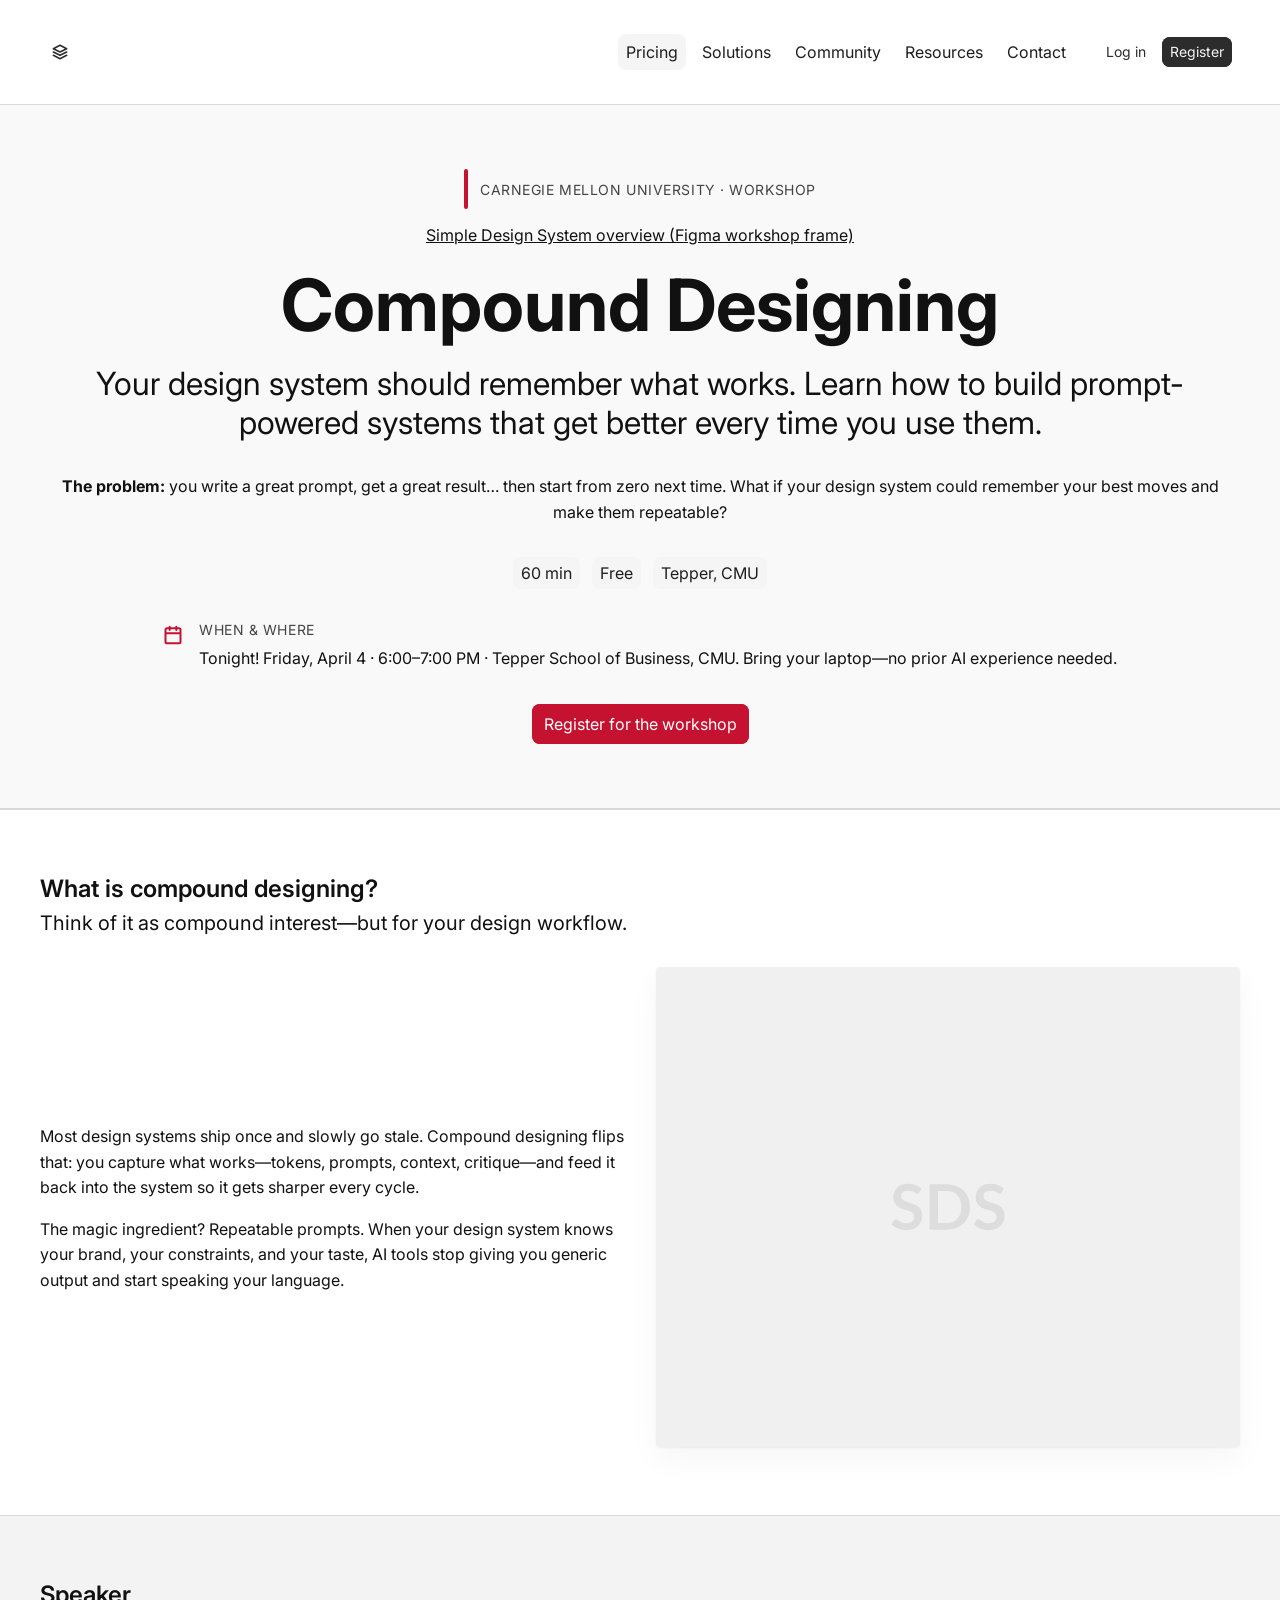
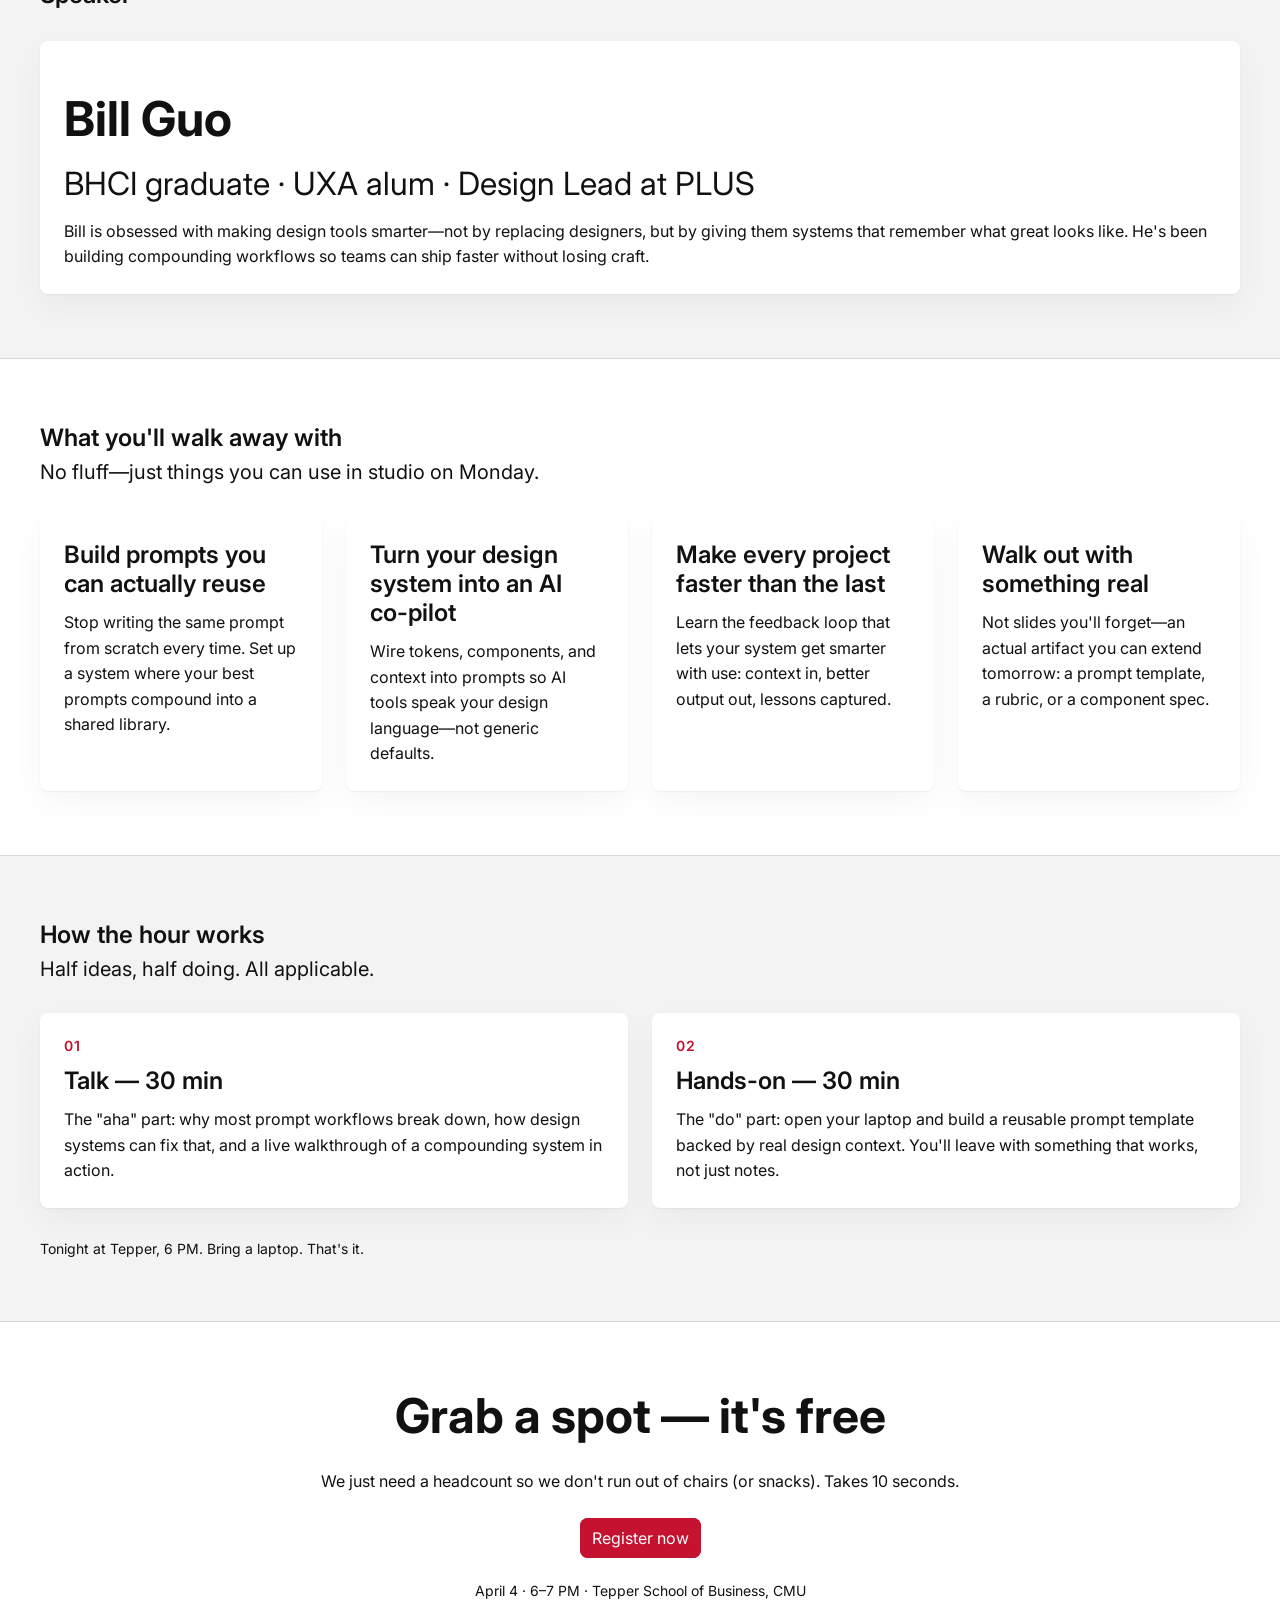
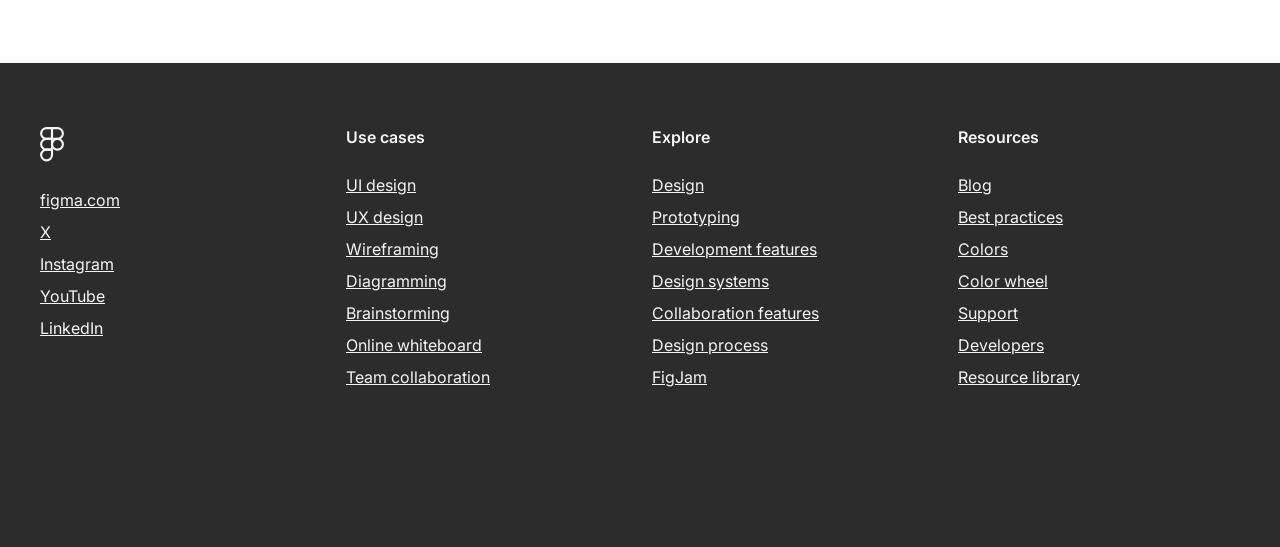
==== index.html @ cefb3abc "deploy: e1493a5af2d13c0c05afd12167829dee9ca23fb3" ====
<!doctype html>
<html lang="en">

<head>
  <meta charset="UTF-8" />
  <meta name="viewport" content="width=device-width, initial-scale=1.0" />
  <link rel="preconnect" href="https://fonts.googleapis.com">
  <link rel="preconnect" href="https://fonts.gstatic.com" crossorigin>
  <link
    href="https://fonts.googleapis.com/css2?family=Inter:wght@100..900&family=Noto+Serif:ital,wght@0,100..900;1,100..900&family=Roboto+Mono:ital,wght@0,100..700;1,100..700&display=swap"
    rel="stylesheet">
  <title>SDS</title>
  <script type="module" crossorigin src="./assets/index-C1PUJkPd.js"></script>
  <link rel="stylesheet" crossorigin href="./assets/index-gIJNWiWR.css">
</head>

<body>
  <div id="root"></div>
</body>

</html>
---- assets/index-gIJNWiWR.css ----
.accordion{display:flex;flex-direction:column;gap:var(--sds-size-space-400);width:100%}.accordion-item{--border-radius: var(--sds-size-radius-200);background:var(--sds-color-background-default-secondary);box-shadow:inset 0 0 0 var(--sds-size-stroke-border) var(--sds-color-border-default-default);border-radius:var(--border-radius);color:var(--sds-color-text-default-default);display:flex;flex-direction:column;line-height:var(--global-line-height-body);width:100%}.accordion-item:has(.accordion-item-title>button[data-hovered]){background:var(--sds-color-background-default-secondary-hover)}.accordion-item:has(.accordion-item-title>button[data-focus-visible]){outline:none;position:relative;--offset: calc(var(--sds-size-stroke-border) * 2)}.accordion-item:has(.accordion-item-title>button[data-focus-visible]):before{content:"";border-radius:calc(var(--border-radius) + var(--offset));bottom:calc(-1 * var(--offset));box-shadow:0 0 0 var(--global-focus-ring-size) var(--global-focus-ring-color);left:calc(-1 * var(--offset));position:absolute;right:calc(-1 * var(--offset));top:calc(-1 * var(--offset))}.accordion-item .accordion-item-title>button{align-items:center;color:var(--sds-color-text-default-default);cursor:pointer;display:flex;justify-content:space-between;padding:var(--sds-size-space-400);width:100%}.accordion-item .accordion-item-title,.accordion-item .accordion-item-title>button{font:var(--sds-font-body-strong)}.accordion-item .accordion-item-indicator{--icon-fill: var(--sds-color-icon-default-default)}.accordion-item .accordion-item-content{max-height:0;overflow-y:hidden}.accordion-item[data-expanded]{background:var(--sds-color-background-default-default)}.accordion-item[data-expanded]>.accordion-item-title>button{padding-bottom:var(--sds-size-space-200)}.accordion-item[data-expanded]>.accordion-item-title>button>.accordion-item-indicator{transform:scaleY(-1) translateY(2px)}.accordion-item[data-expanded]:has(.accordion-item-title>button[data-hovered]){background:var(--sds-color-background-default-default-hover)}.accordion-item[data-expanded]>.accordion-item-content{margin-left:auto;margin-right:auto;max-height:initial;padding-bottom:var(--sds-size-space-400);width:calc(100% - var(--sds-size-space-400) * 2)}.avatar-button{border-radius:var(--avatar-border-radius);cursor:pointer;height:var(--avatar-diameter);width:var(--avatar-diameter)}.avatar-button:focus-visible{outline:none;--offset: calc(var(--sds-size-stroke-border) * 2)}.avatar-button:focus-visible:before{content:"";border-radius:calc(var(--avatar-border-radius) + var(--offset));bottom:calc(-1 * var(--offset));box-shadow:0 0 0 var(--global-focus-ring-size) var(--global-focus-ring-color);left:calc(-1 * var(--offset));position:absolute;right:calc(-1 * var(--offset));top:calc(-1 * var(--offset))}.avatar{border-radius:var(--avatar-border-radius);position:relative;height:var(--avatar-diameter);width:var(--avatar-diameter)}.avatar>img,.avatar>svg{border-radius:var(--avatar-border-radius);height:auto;width:100%;position:absolute;top:0;left:0}.avatar>svg{background:var(--sds-color-background-brand-default)}.avatar>svg>text{fill:var(--sds-color-text-brand-on-brand);font-size:var(--sds-typography-scale-07)}.avatar-block{align-items:start;color:var(--sds-color-text-default-secondary);display:grid;grid-template-areas:"avatar title";grid-template-columns:auto 1fr;column-gap:var(--sds-size-space-200);row-gap:var(--sds-size-space-050)}.avatar-block:has(>.text-body-base){grid-template-areas:"avatar title" "avatar description"}.avatar-block>.avatar{grid-area:avatar}.avatar-block>.text-body-strong{grid-area:title}.avatar-block>.text-body-base{grid-area:description}.avatar-shape-circle{--avatar-border-radius: var(--sds-size-radius-full)}.avatar-shape-square{--avatar-border-radius: var(--sds-size-radius-200)}.avatar-size-small{--avatar-diameter: var(--sds-size-icon-small)}.avatar-size-medium{--avatar-diameter: var(--sds-size-icon-medium)}.avatar-size-large{--avatar-diameter: var(--sds-size-icon-large)}.avatar-group{align-items:center;display:flex;gap:var(--sds-size-space-300)}.avatar-group>.avatar+.avatar{margin-left:calc(var(--sds-size-space-300) * -1 + var(--avatar-group-gap))}.avatar-group>.avatar-group-overflow{align-items:center;background:var(--sds-color-background-default-secondary);border-radius:var(--sds-size-radius-200);color:var(--sds-color-text-default-secondary);display:flex;justify-content:center;font:var(--sds-font-body-small);font-weight:var(--sds-typography-body-weight-strong);height:var(--sds-typography-scale-05);width:var(--sds-typography-scale-05)}.avatar-group.avatar-group-spacing-100{--avatar-group-gap: var(--sds-size-space-100)}.avatar-group.avatar-group-spacing-200{--avatar-group-gap: var(--sds-size-space-200)}.avatar-group.avatar-group-spacing-300{--avatar-group-gap: var(--sds-size-space-300)}.avatar-group.avatar-group-spacing-negative-100>.avatar,.avatar-group.avatar-group-spacing-negative-200>.avatar,.avatar-group.avatar-group-spacing-negative-300>.avatar{box-shadow:var(--sds-effects-shadows-drop-shadow-200)}.avatar-group.avatar-group-spacing-negative-100{--avatar-group-gap: var(--sds-size-space-negative-100)}.avatar-group.avatar-group-spacing-negative-200{--avatar-group-gap: var(--sds-size-space-negative-200)}.avatar-group.avatar-group-spacing-negative-300{--avatar-group-gap: var(--sds-size-space-negative-300)}.button{--border-radius: var(--sds-size-radius-200);align-items:center;box-shadow:inset 0 0 0 var(--sds-size-stroke-border) var(--button-border-color);border-radius:var(--border-radius);background:var(--button-background-color);color:var(--button-color);cursor:pointer;display:inline-flex;font:var(--button-font);gap:var(--sds-size-space-200);justify-content:center;line-height:1;padding:var(--button-padding-y) var(--button-padding-x);position:relative;white-space:nowrap}.button>.icon{--icon-color: var(--button-color)}.button-size-small{--button-font: var(--sds-font-body-small);--button-padding-x: var(--sds-size-space-200);--button-padding-y: var(--sds-size-space-200)}.button-size-small>.icon{--icon-diameter: var(--sds-typography-scale-02)}.button-size-medium{--button-font: var(--sds-font-body-base);--button-padding-x: var(--sds-size-space-300);--button-padding-y: var(--sds-size-space-300)}.button-size-medium>.icon{--icon-diameter: var(--sds-typography-scale-03)}.button[data-focus-visible]{outline:none;--offset: calc(var(--sds-size-stroke-border) * 2)}.button[data-focus-visible]:before{content:"";border-radius:calc(var(--border-radius) + var(--offset));bottom:calc(-1 * var(--offset));box-shadow:0 0 0 var(--global-focus-ring-size) var(--global-focus-ring-color);left:calc(-1 * var(--offset));position:absolute;right:calc(-1 * var(--offset));top:calc(-1 * var(--offset))}.button-variant-primary{--button-background-color: var(--sds-color-background-brand-default);--button-border-color: var(--sds-color-border-brand-default);--button-color: var(--sds-color-text-brand-on-brand)}.button-variant-primary[data-hovered]:not([data-disabled]){--button-background-color: var(--sds-color-background-brand-hover);--button-border-color: var(--sds-color-border-brand-default)}.button-variant-neutral{--button-background-color: var(--sds-color-background-default-secondary);--button-border-color: var(--sds-color-border-default-default);--button-color: var(--sds-color-text-default-default)}.button-variant-neutral[data-hovered]:not([data-disabled]){--button-background-color: var( --sds-color-background-default-secondary-hover )}.button-variant-subtle{--button-background-color: transparent;--button-border-color: transparent;--button-color: var(--sds-color-text-brand-default)}.button-variant-subtle[data-hovered]:not([data-disabled]){--button-background-color: var( --sds-color-background-default-default-hover )}.button-variant-danger-primary{--button-background-color: var(--sds-color-background-danger-default);--button-border-color: var(--sds-color-border-danger-secondary);--button-color: var(--sds-color-text-danger-on-danger)}.button-variant-danger-primary[data-hovered]:not([data-disabled]){--button-background-color: var(--sds-color-background-danger-hover);--button-border-color: var(--sds-color-border-danger-default)}.button-variant-danger-subtle{--button-background-color: transparent;--button-border-color: transparent;--button-color: var(--sds-color-text-danger-default)}.button-variant-danger-subtle[data-hovered]:not([data-disabled]){--button-background-color: var( --sds-color-background-danger-tertiary-hover )}.button[data-disabled]{cursor:default;pointer-events:none;--button-background-color: var(--sds-color-background-disabled-default);--button-border-color: var(--sds-color-border-disabled-default);--button-color: var(--sds-color-text-disabled-default)}.button-group{align-items:center;display:flex;gap:var(--sds-size-space-300)}.button-group.button-group-align-start{justify-content:flex-start}.button-group.button-group-align-center{justify-content:center}.button-group.button-group-align-end{justify-content:flex-end}.button-group.button-group-align-justify>.button{flex:1}.button-group.button-group-align-stack{flex-direction:column}.button-group.button-group-align-stack>.button{width:100%}.checkbox{--checkbox-background: var(--sds-color-background-default-default);--checkbox-border: var(--sds-color-border-default-default);--checkbox-icon: var(--sds-color-icon-brand-on-brand);--checkbox-border-radius: var(--sds-size-radius-100);align-items:center;background:var(--checkbox-background);box-shadow:inset 0 0 0 var(--sds-size-stroke-border) var(--checkbox-border);box-sizing:border-box;border-radius:var(--checkbox-border-radius);display:flex;height:var(--sds-size-space-400);justify-content:center;position:relative;width:var(--sds-size-space-400)}.checkbox>.icon{--icon-color: var(--checkbox-icon);display:none}.checkbox[data-disabled],.checkbox[data-disabled][data-selected]{--checkbox-background: var(--sds-color-background-disabled-default);--checkbox-border: var(--sds-color-border-disabled-default)}.checkbox[data-selected],.checkbox-field[data-selected]>.checkbox{--checkbox-background: var(--sds-color-background-brand-default);--checkbox-border: var(--checkbox-background)}.checkbox-field[data-selected]:not([data-indeterminate])>.checkbox>.icon-selected,.checkbox[data-selected]:not([data-indeterminate])>.icon-selected{display:block}.checkbox-field[data-selected][data-indeterminate]>.checkbox>.icon-indeterminate,.checkbox[data-selected][data-indeterminate]>.icon-indeterminate{display:block}.checkbox[data-selected][data-disabled],.checkbox-field[data-selected][data-disabled]>.checkbox{--checkbox-icon: var(--sds-color-icon-disabled-default)}.checkbox-field[data-focus-visible] .checkbox:before{--offset: calc(var(--sds-size-stroke-border) * 2);content:"";border-radius:calc(var(--checkbox-border-radius) + var(--offset));bottom:calc(-1 * var(--offset));box-shadow:0 0 0 var(--global-focus-ring-size) var(--global-focus-ring-color);left:calc(-1 * var(--offset));position:absolute;right:calc(-1 * var(--offset));top:calc(-1 * var(--offset))}.checkbox-group{display:flex;flex-direction:column;gap:var(--sds-size-space-200)}.checkbox-field{--checkbox-field-label-color: var(--sds-color-text-default-default);--checkbox-field-description-color: var(--sds-color-text-default-secondary);align-items:center;column-gap:var(--sds-size-space-400);display:grid;grid-template-columns:var(--sds-size-space-300) 1fr;row-gap:var(--sds-size-space-100);width:100%}.checkbox-field>.checkbox{grid-row-start:1;grid-column-start:1}.checkbox-field>.label{color:var(--checkbox-field-label-color);grid-row-start:1;grid-column-start:2}.checkbox-field>.description{color:var(--checkbox-field-description-color);grid-row-start:2;grid-column-start:2}.checkbox-field[data-disabled]>.label{--checkbox-field-label-color: var(--sds-color-text-disabled-default)}.checkbox-field[data-disabled]>.description{--checkbox-field-description-color: var(--sds-color-text-disabled-default)}.checkbox-field[data-disabled] .checkbox,.checkbox-field[data-disabled][data-selected] .checkbox{--checkbox-background: var(--sds-color-background-disabled-default);--checkbox-border: var(--sds-color-border-disabled-default);--checkbox-icon: var(--sds-color-icon-disabled-on-disabled)}.dialog-container{align-items:center;bottom:0;display:flex;justify-content:center;left:0;position:fixed;right:0;top:0;z-index:var(--global-stack-dialog-container)}.dialog-backdrop{-webkit-backdrop-filter:var(--sds-effects-backdrop-filter-blur-overlay);backdrop-filter:var(--sds-effects-backdrop-filter-blur-overlay);background:var(--sds-color-background-utilities-scrim);bottom:0;left:0;position:fixed;right:0;top:0;z-index:var(--global-stack-dialog-backdrop)}.dialog{--dialog-padding-y: var(--sds-size-space-800);background:var(--sds-color-background-default-default);box-shadow:var(--sds-effects-shadows-drop-shadow-400);box-sizing:border-box;display:flex;flex-direction:column;padding-bottom:var(--dialog-padding-y);padding-top:var(--dialog-padding-y);position:relative}.dialog:focus{outline:none}.dialog .dialog-close{position:absolute;top:var(--sds-size-space-200);right:var(--sds-size-space-200)}.dialog-type-card{border-radius:var(--sds-size-radius-200);border:var(--sds-size-stroke-border) solid var(--sds-color-border-default-default);max-width:var(--global-dialog-max-width);width:calc(100% - var(--sds-size-space-400) * 2)}.dialog-type-sheet{align-self:flex-end;border-top:var(--sds-size-stroke-border) solid var(--sds-color-border-default-default);max-width:100%;width:100%;padding-left:calc((100% - min(var(--global-container-max-width),100%))/2);padding-right:calc((100% - min(var(--global-container-max-width),100%))/2)}.dialog-title,.dialog-description,.dialog .button-group,.dialog-body{padding-left:var(--sds-size-space-800);padding-right:var(--sds-size-space-800)}.dialog-body-bleed{margin-left:calc(-1 * var(--sds-size-space-800));margin-right:calc(-1 * var(--sds-size-space-800));--table-gutter-inset: var(--sds-size-space-800)}.dialog .button-group,.dialog-body{margin-top:var(--sds-size-space-600)}.dialog-description{margin-top:var(--sds-size-space-200)}.fieldset{border:none;display:flex;flex-direction:column;gap:var(--sds-size-space-600);width:100%}.fieldset.fieldset-disabled{--field-label-color: var(--sds-color-text-disabled-default);--field-description-color: var(--sds-color-text-disabled-default)}.fieldset.fieldset-disabled>*{color:var(--sds-color-text-disabled-default)}.field-group{display:flex;flex-direction:column;gap:var(--sds-size-space-600)}.field{--field-label-color: var(--sds-color-text-default-default);--field-description-color: var(--sds-color-text-default-secondary);--field-row-gap: var(--sds-size-space-200);display:grid;grid-template-areas:"field-label field-extra" "field-main field-main" "field-description field-description" "field-error field-error";width:100%}[data-disabled]>.field,.field[data-disabled]{--field-label-color: var(--sds-color-text-disabled-default);--field-description-color: var(--sds-color-text-disabled-default)}.field .select,.field .input,.field .text-area,.field .slider{grid-area:field-main}.field .label{grid-area:field-label;margin-bottom:var(--field-row-gap)}.field .description{grid-area:field-description;margin-top:var(--field-row-gap)}.field .error-message{grid-area:field-error;margin-top:var(--field-row-gap)}.form.form-single-line{align-items:center;display:flex;flex-direction:row;gap:var(--sds-size-space-300)}.legend{font:var(--sds-font-subheading)}.label{color:var(--field-label-color);font:var(--sds-font-body-base)}.description{color:var(--field-description-color);font:var(--sds-font-body-base)}.error-message{color:var(--sds-color-text-danger-default);font:var(--sds-font-body-base)}.icon-button{--border-radius: var(--sds-size-radius-full)}.image{max-width:100%;object-fit:cover;object-position:center;width:auto}.image-placeholder{background:var(--sds-color-background-default-secondary);display:block;width:100%}img.image-loading{display:none}.image-variant-rounded{border-radius:var(--sds-size-radius-100)}.image-aspect-ratio-1-1{aspect-ratio:1 / 1}.image-aspect-ratio-16-9{aspect-ratio:16 / 9}.image-aspect-ratio-4-3{aspect-ratio:4 / 3}.image-aspect-ratio-fill{width:100%}.image-aspect-ratio-natural{aspect-ratio:auto}.image-size-small{--image-size-height: 10rem;height:var(--image-size-height)}.image-size-medium{--image-size-height: 20rem;height:var(--image-size-height)}.image-size-large{--image-size-height: 30rem;height:var(--image-size-height)}.image-size-fill{--image-size-height: auto;height:var(--image-size-height);width:100%}.image-size-natural{--image-size-height: auto;height:var(--image-size-height)}.image-size .picture{display:flex;width:100%}.input{--input-background-color: var(--sds-color-background-default-default);--input-text-color: var(--sds-color-text-default-default);--input-border-color: var(--sds-color-border-default-default);--input-placeholder-color: var(--sds-color-text-default-tertiary);align-items:center;background-color:var(--input-background-color);box-shadow:inset 0 0 0 var(--sds-size-stroke-border) var(--input-border-color);border-radius:var(--sds-size-radius-200);color:var(--input-text-color);display:flex;line-height:1;padding:calc(var(--sds-size-space-300) - var(--sds-size-stroke-border) * 2) var(--sds-size-space-400);position:relative;width:100%}.input::placeholder{color:var(--input-placeholder-color)}.input[data-disabled]{--input-background-color: var(--sds-color-background-disabled-default);--input-text-color: var(--sds-color-text-disabled-default);--input-border-color: var(--sds-color-border-disabled-default)}.input[data-invalid]:not([data-disabled]){--input-border-color: var(--sds-color-border-danger-default)}.input[data-focus-visible]{--input-border-color: var(--sds-color-border-brand-secondary)}.link{text-decoration:none}.list-box{--list-box-item-template-areas: "label" "description";background:var(--sds-color-background-default-default);border-radius:var(--sds-size-radius-200);box-shadow:0 0 0 var(--sds-size-stroke-border) var(--sds-color-border-default-default),var(--sds-effects-shadows-drop-shadow-400);display:flex;flex-direction:column;outline:none;overflow-y:auto;padding:var(--sds-size-space-200)}.list-box[data-orientation=horizontal],.list-box[data-layout=grid]{align-items:center;flex-direction:row;width:fit-content;max-width:100%}.list-box .list-box-item:has([slot=image]):not(:has(:only-child)){--list-box-item-template-areas: "image ." "image label" "image description" "image ."}.list-box[data-layout=grid][data-orientation=vertical] .list-box-item:not(:has(:only-child)){--list-box-item-template-areas: "label" "description"}.list-box[data-layout=grid][data-orientation=vertical] .list-box-item:not(:has(:only-child)):has([slot=image]){--list-box-item-template-areas: "image" "label" "description"}.list-box .list-box-item:has(:only-child){--list-box-item-template-areas: "only-child"}.list-box .list-box-item:has(:only-child)>:only-child{grid-area:only-child}.list-box[data-layout=grid]{display:grid;grid-template-columns:auto auto;scrollbar-gutter:stable}.list-box[data-orientation=horizontal]{width:100%;max-width:none;grid-auto-flow:column;grid-template-rows:auto auto;grid-template-columns:none;grid-auto-columns:auto}.list-box-item{--list-box-label-color: var(--sds-color-text-default-default);--list-box-description-color: var(--sds-color-text-default-secondary);--list-box-icon-color: var(--sds-color-icon-default-default);align-items:center;background-color:transparent;border-radius:var(--sds-size-radius-200);color:var(--list-box-label-color);column-gap:var(--sds-size-space-200);cursor:pointer;display:grid;grid-template-areas:var(--list-box-item-template-areas);grid-template-columns:auto 1fr;padding:var(--sds-size-space-200) var(--sds-size-space-200)}.list-box-item>.icon{--icon-color: var(--list-box-icon-color);opacity:0}.list-box-item [slot=label]{grid-area:label;text-wrap:nowrap}.list-box-item [slot=description]{grid-area:description;text-wrap:nowrap}.list-box-item [slot=image]{grid-area:image;height:auto}.list-box-item[data-selected]>.icon{opacity:1}.list-box-item[data-disabled]{color:var(--sds-color-text-disabled-default)}.list-box-item[data-focused]{--list-box-label-color: var(--sds-color-text-brand-on-brand);--list-box-description-color: var(--sds-color-text-brand-on-brand);--list-box-icon-color: var(--sds-color-icon-brand-on-brand);background-color:var(--sds-color-background-brand-default);outline:none}.logo{--border-radius: var(--sds-size-radius-200);border-radius:var(--border-radius);position:relative}.logo[data-focus-visible]{outline:none;--offset: calc(var(--sds-size-stroke-border) * 2)}.logo[data-focus-visible]:before{content:"";border-radius:calc(var(--border-radius) + var(--offset));bottom:calc(-1 * var(--offset));box-shadow:0 0 0 var(--global-focus-ring-size) var(--global-focus-ring-color);left:calc(-1 * var(--offset));position:absolute;right:calc(-1 * var(--offset));top:calc(-1 * var(--offset))}.logo>svg{--logo-color: var(--sds-color-icon-default-default);height:auto;width:var(--sds-size-icon-small)}.menu{--menu-anchor-gap: var(--sds-size-space-300);--menu-anchor-offset: var(--sds-size-space-300);--menu-anchor-padding: var(--sds-size-space-300);background:var(--sds-color-background-default-default);border-radius:var(--sds-size-radius-200);box-shadow:inset 0 0 0 var(--sds-size-stroke-border) var(--sds-color-border-default-default),var(--sds-effects-shadows-drop-shadow-400);outline:none;overflow-y:auto;padding:var(--sds-size-space-200)}.menu-header{padding:var(--sds-size-space-200) var(--sds-size-space-400) var(--sds-size-space-100)}.menu-section{width:100%}.menu-heading{color:var(--sds-color-text-default-secondary);font:var(--sds-font-body-strong);padding:var(--sds-size-space-200) var(--sds-size-space-400) var(--sds-size-space-100)}.menu-separator{background-color:var(--sds-color-border-default-default);display:block;height:var(--sds-size-stroke-border);margin:var(--sds-size-space-100) var(--sds-size-space-400)}.menu-item{--menu-label-column-start: 1;--menu-label-column-span-a: 2;--menu-label-column-span-b: 1;--menu-description-column-start: 1;--menu-description-column-span: 3;--menu-item-background-color: transparent;--menu-item-icon-color: var(--sds-color-icon-default-default);--menu-item-label-color: var(--sds-color-text-default-default);--menu-item-description-color: var(--sds-color-text-default-secondary);background-color:var(--menu-item-background-color);border-radius:var(--sds-size-radius-200);color:var(--menu-item-label-color);column-gap:var(--sds-size-space-400);display:grid;font:var(--sds-font-body-base);grid-template-columns:1fr auto;padding:var(--sds-size-space-300) var(--sds-size-space-400);row-gap:var(--sds-size-space-100);width:100%}.menu-item[data-focused]{outline:none}.menu-item[data-focused],.menu-item[data-hovered]:not([data-disabled]){--menu-item-icon-color: var(--sds-color-icon-brand-on-brand);--menu-item-label-color: var(--sds-color-text-brand-on-brand);--menu-item-description-color: var(--sds-color-text-brand-on-brand);--menu-item-background-color: var(--sds-color-background-brand-default)}.menu-item[data-disabled]{--menu-item-icon-color: var(--sds-color-icon-disabled-default);--menu-item-label-color: var(--sds-color-text-disabled-default);--menu-item-description-color: var(--sds-color-text-disabled-default)}.menu-item:has(>.keyboard){--menu-label-column-span-b: 0}.menu-item:has(>.icon){--menu-label-column-start: 2;--menu-label-column-span-a: 1;--menu-description-column-start: 2;--menu-description-column-span: 2}.menu-item>.icon{--icon-color: var(--menu-item-icon-color)}.menu-label{color:var(--menu-item-label-color);grid-column:var(--menu-label-column-start) / span calc(var(--menu-label-column-span-a) + var(--menu-label-column-span-b));grid-row-start:1}.menu-description{color:var(--menu-item-description-color);grid-column:var(--menu-description-column-start) / span var(--menu-description-column-span);grid-row-start:2}.keyboard{align-items:center;color:var(--menu-item-description-color);display:flex;gap:var(--sds-size-space-100);text-transform:capitalize}.keyboard>kbd{display:flex;font:var(--sds-font-body-base);text-align:center}.navigation{display:flex;align-items:center;gap:var(--sds-size-space-200)}.navigation-direction-row{flex-direction:row}.navigation-direction-row>.navigation-button{height:100%;justify-content:center}.navigation-direction-column{flex-direction:column}.navigation-direction-column>.navigation-button{width:100%}.navigation-pill{--border-radius: var(--sds-size-radius-200);background:transparent;border-radius:var(--border-radius);color:var(--sds-color-text-default-default);cursor:pointer;padding:var(--sds-size-space-200);position:relative}.navigation-pill[data-hovered]{background:var(--sds-color-background-default-default-hover)}.navigation-pill[data-selected]{color:var(--sds-color-text-brand-on-brand-secondary);background:var(--sds-color-background-brand-tertiary)}.navigation-pill[data-focus-visible]{outline:none;--offset: calc(var(--sds-size-stroke-border) * 2)}.navigation-pill[data-focus-visible]:before{content:"";border-radius:calc(var(--border-radius) + var(--offset));bottom:calc(-1 * var(--offset));box-shadow:0 0 0 var(--global-focus-ring-size) var(--global-focus-ring-color);left:calc(-1 * var(--offset));position:absolute;right:calc(-1 * var(--offset));top:calc(-1 * var(--offset))}.navigation-button{--border-radius: 0px;align-items:center;background:transparent;border-radius:var(--border-radius);color:var(--sds-color-text-default-secondary);cursor:pointer;display:flex;gap:var(--sds-size-space-200);line-height:1;padding:var(--sds-size-space-200);position:relative}.navigation-button>.icon{--icon-color: var(--sds-color-icon-default-secondary)}.navigation-button[data-selected]{color:var(--sds-color-text-brand-default)}.navigation-button[data-selected]>.icon{--icon-color: var(--sds-color-icon-brand-default)}.navigation-button[data-hovered]{background:var(--sds-color-background-default-default-hover)}.navigation-button[data-focus-visible]{outline:none;--offset: calc(var(--sds-size-stroke-border) * 2)}.navigation-button[data-focus-visible]:before{content:"";border-radius:calc(var(--border-radius) + var(--offset));bottom:calc(-1 * var(--offset));box-shadow:0 0 0 var(--global-focus-ring-size) var(--global-focus-ring-color);left:calc(-1 * var(--offset));position:absolute;right:calc(-1 * var(--offset));top:calc(-1 * var(--offset))}.navigation-button.navigation-button-direction-column{flex-direction:column}.navigation-button.navigation-button-direction-row{flex-direction:row}.navigation-button.navigation-button-size-small{font:var(--sds-font-body-small-strong)}.navigation-button.navigation-button-size-medium{font:var(--sds-font-body-base)}.notification{--border-radius: var(--sds-size-radius-200);align-items:center;background-color:var(--notification-background-color);border-radius:var(--border-radius);box-shadow:inset 0 0 0 var(--sds-size-stroke-border) var(--notification-border-color);color:var(--notification-color);display:grid;grid-template-areas:"icon content" "icon content" "icon content";grid-template-columns:min-content 1fr;justify-content:center;padding:var(--sds-size-space-400) var(--sds-size-space-300) var(--sds-size-space-400) var(--sds-size-space-400);position:relative;width:100%}.notification>.notification-icon{align-self:flex-start;grid-area:icon}.notification>.notification-icon+.notification-content{margin-left:var(--sds-size-space-300)}.notification>.notification-content{grid-area:content}.notification>.notification-content>*+*{margin-top:var(--sds-size-space-100)}.notification>.notification-content>.button{margin-top:var(--sds-size-space-300)}.notification>.notification-icon>.icon{--icon-color: var(--notification-icon)}.notification>.icon-button{position:absolute;right:var(--sds-size-space-200);top:var(--sds-size-space-200)}.notification-variant-message{--notification-color: var(--sds-color-text-default-default);--notification-icon: var(--sds-color-icon-default-default);--notification-border-color: var(--sds-color-border-default-default);--notification-background-color: var(--sds-color-background-default-default)}.notification-variant-alert{--notification-color: var(--sds-color-text-danger-on-danger-tertiary);--notification-icon: var(--sds-color-icon-danger-on-danger-tertiary);--notification-border-color: var(--sds-color-border-danger-default);--notification-background-color: var(--sds-color-background-danger-tertiary)}.pagination{display:flex;align-items:center;justify-content:space-between;width:100%}.pagination-list{align-items:center;display:flex;gap:var(--sds-size-space-200)}.radio{--radio-background: var(--sds-color-background-default-default);--radio-border: var(--sds-color-border-default-default);--radio-icon: var(--sds-color-icon-brand-on-brand);--radio-border-radius: var(--sds-size-space-400);background:var(--radio-background);box-shadow:inset 0 0 0 var(--sds-size-stroke-border) var(--radio-border);border-radius:var(--radio-border-radius);height:var(--sds-size-space-400);position:relative;width:var(--sds-size-space-400)}.radio>.radio-check{background:var(--radio-icon);border-radius:var(--sds-size-space-200);display:none;left:50%;position:absolute;top:50%;transform:translate(-50%,-50%);height:var(--sds-size-space-200);width:var(--sds-size-space-200)}.radio-field[data-selected] .radio{--radio-background: var(--sds-color-background-brand-default);--radio-border: var(--radio-background)}.radio-field[data-selected] .radio>.radio-check{display:block}.radio-field[data-focus-visible] .radio:before{--offset: calc(var(--sds-size-stroke-border) * 2);content:"";border-radius:calc(var(--radio-border-radius) + var(--offset));bottom:calc(-1 * var(--offset));box-shadow:0 0 0 var(--global-focus-ring-size) var(--global-focus-ring-color);left:calc(-1 * var(--offset));position:absolute;right:calc(-1 * var(--offset));top:calc(-1 * var(--offset))}.radio-group{display:flex;flex-direction:column;gap:var(--sds-size-space-200)}.radio-field{--radio-field-label-color: var(--sds-color-text-default-default);--radio-field-description-color: var(--sds-color-text-default-secondary);align-items:center;column-gap:var(--sds-size-space-400);display:grid;grid-template-columns:var(--sds-size-space-300) 1fr;row-gap:var(--sds-size-space-100);width:100%}.radio-field>.radio{grid-row-start:1;grid-column-start:1}.radio-field>.label{color:var(--radio-field-label-color);grid-row-start:1;grid-column-start:2}.radio-field>.description{color:var(--radio-field-description-color);grid-row-start:2;grid-column-start:2}.radio-field[data-disabled]>.label{--radio-field-label-color: var(--sds-color-text-disabled-default)}.radio-field[data-disabled]>.description{--radio-field-description-color: var(--sds-color-text-disabled-default)}.radio-field[data-disabled] .radio,.radio-field[data-disabled][data-selected] .radio{--radio-background: var(--sds-color-background-disabled-default);--radio-border: var(--sds-color-border-disabled-default);--radio-icon: var(--sds-color-icon-disabled-on-disabled)}.search-input::-ms-clear{display:none;width:0;height:0}.search-input::-ms-reveal{display:none;width:0;height:0}.search-input::-webkit-search-decoration,.search-input::-webkit-search-cancel-button,.search-input::-webkit-search-results-button,.search-input::-webkit-search-results-decoration{display:none}.search-input-container{position:relative}.search-input{border-radius:var(--sds-size-radius-full);padding-right:calc(var(--sds-size-space-800) + var(--sds-size-space-100))}.search-icon{position:absolute;top:50%;right:var(--sds-size-space-100);transform:translateY(-50%)}.select-container{width:100%}.select{--select-background-color: var(--sds-color-background-default-default);--select-text-color: var(--sds-color-text-default-default);--select-border-color: var(--sds-color-border-default-default);align-items:center;background-color:var(--select-background-color);box-shadow:inset 0 0 0 var(--sds-size-stroke-border) var(--select-border-color);border-radius:var(--sds-size-radius-200);color:var(--select-text-color);display:flex;gap:var(--sds-size-space-200);padding:calc(var(--sds-size-space-300) - var(--sds-size-stroke-border) * 2) var(--sds-size-space-300) calc(var(--sds-size-space-300) - var(--sds-size-stroke-border) * 2) var(--sds-size-space-400);position:relative;justify-content:space-between;width:100%}.select>.icon{--icon-color: var(--sds-color-icon-default-default)}.select>.select-value{align-items:center;color:var(--select-text-color);display:flex;gap:var(--sds-size-space-200)}.select>.select-value[data-placeholder]{--select-text-color: var(--sds-color-text-default-tertiary)}.select>.select-value .select-item-check{display:none}.select[data-disabled]{--select-background-color: var(--sds-color-background-disabled-default);--select-text-color: var(--sds-color-text-disabled-default);--select-border-color: var(--sds-color-border-disabled-default)}.select[data-disabled]>.icon{--icon-color: var(--sds-color-icon-disabled-on-disabled)}.select:has(~.error-message):not([data-disabled]),.select[data-invalid]:not([data-disabled]){--select-border-color: var(--sds-color-border-danger-default)}.select[data-focus-visible]{--select-border-color: var(--sds-color-border-brand-secondary)}.select-item{gap:var(--sds-size-space-200);min-width:calc(var(--sds-size-space-400) * 10);padding-left:var(--sds-size-space-100)}.select-item .select-item-check{opacity:0}.select-item[data-selected] .select-item-check{opacity:1}.slider-field{--slider-thumb-background-color: var(--sds-color-background-brand-default);--slider-thumb-border-color: var(--sds-color-background-brand-default);--slider-track-background-color: var(--sds-color-background-brand-secondary);font:var(--sds-font-body-base);width:100%}.slider-field[data-disabled]{--slider-thumb-background-color: var( --sds-color-background-disabled-default );--slider-thumb-border-color: var(--sds-color-border-disabled-default);--slider-track-background-color: var( --sds-color-background-disabled-default )}.slider-field .slider{height:var(--sds-size-space-400);width:100%}.slider-field .slider:before{height:var(--sds-size-space-200);top:50%;width:100%;transform:translateY(-50%)}.slider-field .slider-thumb{top:50%}.slider-output{align-self:flex-end;justify-self:flex-end;font:var(--sds-font-body-small);grid-area:field-extra;margin-bottom:var(--sds-size-space-200)}.slider-thumb{--border-radius: var(--sds-size-radius-full);background:var(--slider-thumb-background-color);border-radius:var(--border-radius);box-shadow:inset 0 0 0 var(--sds-size-stroke-border) var(--slider-thumb-border-color);height:var(--sds-size-space-400);width:var(--sds-size-space-400);forced-color-adjust:none}.slider-thumb[data-focus-visible]{outline:none;--offset: calc(var(--sds-size-stroke-border) * 2)}.slider-thumb[data-focus-visible]:before{content:"";border-radius:calc(var(--border-radius) + var(--offset));bottom:calc(-1 * var(--offset));box-shadow:0 0 0 var(--global-focus-ring-size) var(--global-focus-ring-color);left:calc(-1 * var(--offset));position:absolute;right:calc(-1 * var(--offset));top:calc(-1 * var(--offset))}.slider{position:relative}.slider:before{content:"";background:var(--slider-track-background-color);border-radius:var(--sds-size-radius-full);display:block;position:absolute}.switch{--switch-background: var(--sds-color-background-default-secondary);--switch-border: var(--sds-color-border-default-default);--switch-icon: var(--sds-color-icon-default-secondary);--switch-padding: var(--sds-size-space-100);--switch-width: calc(var(--sds-size-space-400) + var(--sds-size-space-600));--switch-icon-diameter: var(--sds-size-space-400);--switch-icon-x: calc(var(--switch-padding));--switch-border-radius: var(--sds-size-space-600);background:var(--switch-background);box-shadow:inset 0 0 0 var(--sds-size-stroke-border) var(--switch-border);border-radius:var(--switch-border-radius);height:var(--sds-size-space-600);padding:var(--switch-padding);position:relative;width:var(--switch-width)}.switch>.switch-icon{background:var(--switch-icon);border-radius:var(--switch-icon-diameter);display:block;left:0;position:absolute;top:50%;transform:translateY(-50%) translate(var(--switch-icon-x));height:var(--switch-icon-diameter);width:var(--switch-icon-diameter)}.switch-group{display:flex;flex-direction:column;gap:var(--sds-size-space-300)}.switch-field[data-selected] .switch{--switch-background: var(--sds-color-background-brand-default);--switch-border: var(--switch-background);--switch-icon: var(--sds-color-icon-brand-on-brand);--switch-icon-x: calc( var(--switch-width) - var(--switch-padding) - var(--switch-icon-diameter) )}.switch-field[data-focus-visible] .switch:before{--offset: calc(var(--sds-size-stroke-border) * 2);content:"";border-radius:calc(var(--switch-border-radius) + var(--offset));bottom:calc(-1 * var(--offset));box-shadow:0 0 0 var(--global-focus-ring-size) var(--global-focus-ring-color);left:calc(-1 * var(--offset));position:absolute;right:calc(-1 * var(--offset));top:calc(-1 * var(--offset))}.switch-field{--switch-field-label-color: var(--sds-color-text-default-default);--switch-field-description-color: var(--sds-color-text-default-secondary);align-items:center;column-gap:var(--sds-size-space-300);display:grid;grid-template-columns:1fr auto;row-gap:var(--sds-size-space-100)}.switch-field>.switch{grid-row-start:1;grid-column-start:2}.switch-field>.label{color:var(--switch-field-label-color);grid-row-start:1;grid-column-start:1}.switch-field>.description{color:var(--switch-field-description-color);grid-row-start:2;grid-column-start:1}.switch-field[data-disabled]>.label{--switch-field-label-color: var(--sds-color-text-disabled-default)}.switch-field[data-disabled]>.description{--switch-field-description-color: var(--sds-color-text-disabled-default)}.switch-field[data-disabled] .switch,.switch-field[data-disabled][data-selected] .switch{--switch-background: var(--sds-color-background-disabled-default);--switch-border: var(--sds-color-border-disabled-default);--switch-icon: var(--sds-color-icon-disabled-default)}.tab{--color: var(--sds-color-text-default-secondary);--border-color: var(--sds-color-border-default-default);--border-radius: var(--sds-size-radius-100);padding:var(--sds-size-space-100) var(--sds-size-space-300);border-bottom:solid var(--sds-size-stroke-border) var(--border-color);border-radius:var(--border-radius) var(--border-radius) 0 0;box-sizing:border-box;color:var(--color);cursor:pointer;outline:none;position:relative}.tab[data-selected]{--color: var(--sds-color-text-default-default);--border-color: var(--sds-color-border-default-secondary);position:relative;z-index:1}.tab[data-hovered]:not([data-selected]){background:var(--sds-color-background-default-default-hover)}.tab[data-focus-visible]{--offset: calc(var(--sds-size-stroke-border) * 0)}.tab[data-focus-visible]:before{content:"";border-radius:calc(var(--border-radius) + var(--offset)) calc(var(--border-radius) + var(--offset)) 0 0;bottom:calc(-1 * var(--offset));box-shadow:0 0 0 var(--global-focus-ring-size) var(--global-focus-ring-color);left:calc(-1 * var(--offset));position:absolute;right:calc(-1 * var(--offset));top:calc(-1 * var(--offset))}.tab-list{display:flex}.tab-panel{outline:none;padding:var(--sds-size-space-300)}.table{--table-cell-border-right-thickness: 0;--table-cell-padding-x: var(--sds-size-space-200);--table-cell-padding-y: var(--sds-size-space-400);border-collapse:collapse;border-spacing:0;width:100%}.table-bleed{border-radius:0;border-right-width:0;border-left-width:0}.table-dense{--table-cell-padding-x: var(--sds-size-space-200);--table-cell-padding-y: var(--sds-size-space-200)}.table-grid{--table-cell-border-right-thickness: var(--sds-size-stroke-border)}.table-striped .table-row:nth-child(2n){--table-row-background: var(--sds-color-background-default-secondary)}.table-row{background-color:var(--table-row-background)}.table-row-interactive.table-row-interactive:hover{--table-row-background: var(--sds-color-background-default-hover)}.table-cell,.table-column{border-left-width:0;border-bottom:var(--sds-size-stroke-border) solid var(--sds-color-border-default-default);padding:var(--table-cell-padding-y) var(--table-cell-padding-x);text-align:var(--cell-text-align)}.table-cell:first-child,.table-column:first-child{padding-left:var(--table-gutter-inset, var(--table-cell-padding-x))}.table-cell:last-child,.table-column:last-child{padding-right:var(--table-gutter-inset, var(--table-cell-padding-x))}.table-striped .table-row>.table-cell:not(.table-column),.table-striped .table-row>.table-column:not(.table-column){border-bottom-width:0}.table-cell:not(:last-child),.table-column:not(:last-child){border-right:var(--table-cell-border-right-thickness) solid var(--sds-color-border-default-default)}.table-column{color:var(--sds-color-text-default-secondary);font:var(--sds-font-body-small);font-weight:var(--sds-typography-weight-bold)}.table-column-inner{align-items:center;display:flex;justify-content:space-between}.table-align-start{--cell-text-align: left}.table-align-end{--cell-text-align: right}.table-align-center{--cell-text-align: center}.table-cell{font:var(--sds-font-body-small);position:relative}.table-cell-link{bottom:0;left:0;position:absolute;right:0;top:0}.tag-button{cursor:pointer}.tag:has(.tag-remove-button[data-focus-visible]),.tag-toggle[data-focus-visible],.tag-button[data-focus-visible]{outline:none;position:relative;--offset: calc(var(--sds-size-stroke-border) * 2)}.tag:has(.tag-remove-button[data-focus-visible]):before,.tag-toggle[data-focus-visible]:before,.tag-button[data-focus-visible]:before{content:"";border-radius:calc(var(--border-radius) + var(--offset));bottom:calc(-1 * var(--offset));box-shadow:0 0 0 var(--global-focus-ring-size) var(--global-focus-ring-color);left:calc(-1 * var(--offset));position:absolute;right:calc(-1 * var(--offset));top:calc(-1 * var(--offset))}.tag-remove-button{border-radius:var(--border-radius);cursor:pointer;display:flex;padding:0}.tag{--border-radius: var(--sds-size-radius-200);align-items:center;background-color:var(--tag-background-color);border-radius:var(--border-radius);color:var(--tag-color);display:inline-flex;font:var(--sds-font-body-base);gap:var(--sds-size-space-300);justify-content:center;line-height:1;padding:var(--sds-size-space-200) var(--sds-size-space-200);white-space:nowrap}.tag .icon{--icon-color: var(--tag-icon)}.tag-scheme-brand.tag-variant-secondary{--tag-color: var(--sds-color-text-brand-on-brand-tertiary);--tag-icon: var(--sds-color-icon-brand-on-brand-tertiary);--tag-background-color: var(--sds-color-background-brand-tertiary)}.tag-scheme-brand.tag-variant-secondary[data-hovered],.tag-scheme-brand.tag-variant-secondary:has(.tag-remove-button[data-hovered]){--tag-background-color: var( --sds-color-background-default-tertiary-hover )}.tag-scheme-danger{--tag-color: var(--sds-color-text-danger-on-danger);--tag-icon: var(--sds-color-icon-danger-on-danger);--tag-background-color: var(--sds-color-background-danger-default)}.tag-scheme-danger[data-hovered],.tag-scheme-danger:has(.tag-remove-button[data-hovered]){--tag-background-color: var(--sds-color-background-danger-hover)}.tag-scheme-danger.tag-variant-secondary{--tag-color: var(--sds-color-text-danger-on-danger-secondary);--tag-icon: var(--sds-color-icon-danger-on-danger-secondary);--tag-background-color: var(--sds-color-background-danger-secondary)}.tag-scheme-danger.tag-variant-secondary[data-hovered],.tag-scheme-danger.tag-variant-secondary:has(.tag-remove-button[data-hovered]){--tag-background-color: var( --sds-color-background-danger-secondary-hover )}.tag-scheme-positive{--tag-color: var(--sds-color-text-positive-on-positive);--tag-icon: var(--sds-color-icon-positive-on-positive);--tag-background-color: var(--sds-color-background-positive-default)}.tag-scheme-positive[data-hovered],.tag-scheme-positive:has(.tag-remove-button[data-hovered]){--tag-background-color: var(--sds-color-background-positive-hover)}.tag-scheme-positive.tag-variant-secondary{--tag-color: var(--sds-color-text-positive-on-positive-secondary);--tag-icon: var(--sds-color-icon-positive-on-positive-secondary);--tag-background-color: var(--sds-color-background-positive-secondary)}.tag-scheme-positive.tag-variant-secondary[data-hovered],.tag-scheme-positive.tag-variant-secondary:has(.tag-remove-button[data-hovered]){--tag-background-color: var( --sds-color-background-positive-secondary-hover )}.tag-scheme-warning{--tag-color: var(--sds-color-text-warning-on-warning);--tag-icon: var(--sds-color-icon-warning-on-warning);--tag-background-color: var(--sds-color-background-warning-default)}.tag-scheme-warning[data-hovered],.tag-scheme-warning:has(.tag-remove-button[data-hovered]){--tag-background-color: var(--sds-color-background-warning-hover)}.tag-scheme-warning.tag-variant-secondary{--tag-color: var(--sds-color-text-warning-on-warning-secondary);--tag-icon: var(--sds-color-icon-warning-on-warning-secondary);--tag-background-color: var(--sds-color-background-warning-secondary)}.tag-scheme-warning.tag-variant-secondary[data-hovered],.tag-scheme-warning.tag-variant-secondary:has(.tag-remove-button[data-hovered]){--tag-background-color: var( --sds-color-background-warning-secondary-hover )}.tag-scheme-brand{--tag-color: var(--sds-color-text-brand-on-brand);--tag-icon: var(--sds-color-icon-brand-on-brand);--tag-background-color: var(--sds-color-background-brand-default)}.tag-scheme-brand[data-hovered],.tag-scheme-brand:has(.tag-remove-button[data-hovered]){--tag-background-color: var(--sds-color-background-brand-hover)}.tag-scheme-brand.tag-variant-secondary{--tag-color: var(--sds-color-text-brand-on-brand-secondary);--tag-icon: var(--sds-color-icon-brand-on-brand-secondary);--tag-background-color: var(--sds-color-background-brand-secondary)}.tag-scheme-brand.tag-variant-secondary[data-hovered],.tag-scheme-brand.tag-variant-secondary:has(.tag-remove-button[data-hovered]){--tag-background-color: var(--sds-color-background-brand-secondary-hover)}.tag-scheme-neutral{--tag-color: var(--sds-color-text-default-default);--tag-icon: var(--sds-color-icon-default-default);--tag-background-color: var(--sds-color-background-default-tertiary)}.tag-scheme-neutral[data-hovered],.tag-scheme-neutral:has(.tag-remove-button[data-hovered]){--tag-background-color: var(--sds-color-background-default-tertiary-hover)}.tag-scheme-neutral.tag-variant-secondary{--tag-background-color: var(--sds-color-background-default-secondary)}.tag-scheme-neutral.tag-variant-secondary[data-hovered],.tag-scheme-neutral.tag-variant-secondary:has(.tag-remove-button[data-hovered]){--tag-background-color: var( --sds-color-background-default-secondary-hover )}.tag-toggle{--tag-color: var(--sds-color-text-brand-tertiary);--tag-icon: var(--sds-color-icon-brand-tertiary);--tag-background-color: var(--sds-color-background-brand-tertiary);cursor:pointer;gap:var(--sds-size-space-200);outline:none}.tag-toggle[data-selected]{--tag-color: var(--sds-color-text-brand-on-brand);--tag-icon: var(--sds-color-icon-brand-on-brand);--tag-background-color: var(--sds-color-background-brand-default)}.tag-toggle-list{display:flex;gap:var(--sds-size-space-200)}.tag-toggle-group{display:flex;flex-direction:column;gap:var(--sds-size-space-200)}.flex-container{margin:0 auto;max-width:var(--global-container-max-width);width:100%}.flex{--flex-gap: 0px;align-items:var(--flex-align-secondary, "start");display:flex;flex-direction:var(--flex-direction, "row");gap:var(--flex-gap);justify-content:var(--flex-align-primary, "start")}.flex.flex-type-half{--column-major: calc(var(--sds-responsive-ratio-column-half) / 2);--column-minor: calc(var(--sds-responsive-ratio-column-half) / 2)}.flex.flex-type-quarter{--column-major: calc(var(--sds-responsive-ratio-column-quarter-major) / 4);--column-minor: calc(var(--sds-responsive-ratio-column-quarter-minor) / 4)}.flex.flex-type-third{--column-major: calc(var(--sds-responsive-ratio-column-third-major) / 3);--column-minor: calc(var(--sds-responsive-ratio-column-third-minor) / 3)}.flex.flex-direction-column.flex-align-secondary-stretch>*,.flex.flex-direction-column-reverse.flex-align-secondary-stretch>*{width:100%}.flex.flex-type-half>.flex-item-size-full,.flex.flex-type-quarter>.flex-item-size-full,.flex.flex-type-third>.flex-item-size-full{--column-ratio: calc(var(--sds-responsive-ratio-column-full) / 1)}.flex.flex-type-half>.flex-item-size-half,.flex.flex-type-quarter>.flex-item-size-half,.flex.flex-type-third>.flex-item-size-half{--column-ratio: calc(var(--sds-responsive-ratio-column-half) / 2)}.flex.flex-type-half>.flex-item-size-major,.flex.flex-type-quarter>.flex-item-size-major,.flex.flex-type-third>.flex-item-size-major{--column-ratio: var(--column-major)}.flex.flex-type-half>.flex-item-size-minor,.flex.flex-type-quarter>.flex-item-size-minor,.flex.flex-type-third>.flex-item-size-minor{--column-ratio: var(--column-minor)}.flex.flex-type-half>*,.flex.flex-type-quarter>*,.flex.flex-type-third>*{--column-count: calc(1 / var(--column-ratio));--base-width: calc( (100% / var(--column-count)) - (((var(--column-count) - 1) / var(--column-count)) * var(--flex-gap)) );--column-span: calc(var(--column-ratio) * var(--column-count));flex-basis:calc(var(--column-span) * var(--base-width));max-width:calc(var(--column-span) * var(--base-width))}.flex.flex-direction-row>:not(.flex-item),.flex.flex-direction-row-reverse>:not(.flex-item){--column-ratio: var(--column-minor)}.flex.flex-direction-row.flex-type-auto.flex-align-primary-stretch>*,.flex.flex-direction-row-reverse.flex-type-auto.flex-align-primary-stretch>*{flex:1}.flex .flex-item-size-fill{flex-grow:1}.flex.flex-wrap{flex-wrap:wrap}.flex.flex-gap-100{--flex-gap: var(--sds-size-space-100)}.flex.flex-gap-200{--flex-gap: var(--sds-size-space-200)}.flex.flex-gap-300{--flex-gap: var(--sds-size-space-300)}.flex.flex-gap-400{--flex-gap: var(--sds-size-space-400)}.flex.flex-gap-600{--flex-gap: var(--sds-size-space-600)}.flex.flex-gap-800{--flex-gap: var(--sds-size-space-800)}.flex.flex-gap-1200{--flex-gap: var(--sds-size-space-1200)}.flex.flex-gap-1600{--flex-gap: var(--sds-size-space-1600)}.section{box-sizing:border-box;padding:var(--padding-y-top) var(--sds-size-space-600) var(--padding-y-bottom);position:relative;width:100%}.section-padding-bottom-600{--padding-y-bottom: var(--sds-size-space-600)}.section-padding-top-600{--padding-y-top: var(--sds-size-space-600)}.section-padding-bottom-800{--padding-y-bottom: var(--sds-size-space-800)}.section-padding-top-800{--padding-y-top: var(--sds-size-space-800)}.section-padding-bottom-1200{--padding-y-bottom: var(--sds-size-space-1200)}.section-padding-top-1200{--padding-y-top: var(--sds-size-space-1200)}.section-padding-bottom-1600{--padding-y-bottom: var(--sds-size-space-1600)}.section-padding-top-1600{--padding-y-top: var(--sds-size-space-1600)}.section-padding-bottom-4000{--padding-y-bottom: var(--sds-size-space-4000)}.section-padding-top-4000{--padding-y-top: var(--sds-size-space-4000)}.section-variant-image{overflow:hidden}.section-variant-image:before{content:"";background-color:var(--sds-color-background-utilities-scrim);z-index:-1}.section-variant-image .section-image{height:100%;width:100%;object-position:center;z-index:-2}.section-variant-image:before,.section-variant-image .section-image{bottom:0;left:0;position:absolute;right:0;top:0}.section-variant-brand{background:var(--sds-color-background-brand-default);color:var(--sds-color-text-brand-on-brand)}.section-variant-brand .logo svg{--logo-color: var(--sds-color-icon-brand-on-brand)}.section-variant-brand .icon svg{--icon-color: var(--sds-color-icon-brand-on-brand)}.section-variant-neutral{background:var(--sds-color-background-default-tertiary)}.section-variant-stroke:not(:last-child){border-bottom:var(--sds-size-stroke-border) solid var(--sds-color-border-default-default)}.section-variant-stroke:not(:first-child){border-top:var(--sds-size-stroke-border) solid var(--sds-color-border-default-default)}.section-variant-stroke+.section-variant-stroke{border-top:none}.section-variant-subtle{background:transparent}.grid-container{margin:0 auto;max-width:var(--global-container-max-width);width:100%}.grid{--grid-gap: 0px;--grid-column-gap: var(--grid-gap);--grid-row-gap: var(--grid-gap);display:grid;column-gap:var(--grid-column-gap);row-gap:var(--grid-row-gap)}.grid.grid-template-columns-1{grid-template-columns:1fr}.grid.grid-template-columns-2{grid-template-columns:repeat(2,1fr)}.grid.grid-template-columns-3{grid-template-columns:repeat(3,1fr)}.grid.grid-template-columns-4{grid-template-columns:repeat(4,1fr)}.grid.grid-template-columns-5{grid-template-columns:repeat(5,1fr)}.grid.grid-template-columns-auto{grid-template-columns:auto}.grid.grid-template-rows-1{grid-template-rows:1fr}.grid.grid-template-rows-2{grid-template-rows:repeat(2,1fr)}.grid.grid-template-rows-3{grid-template-rows:repeat(3,1fr)}.grid.grid-template-rows-auto{grid-template-rows:auto}.grid.grid-flow-row{grid-auto-flow:row}.grid.grid-flow-column{grid-auto-flow:column}.grid.grid-flow-row-dense{grid-auto-flow:row dense}.grid.grid-flow-column-dense{grid-auto-flow:column dense}.grid.grid-justify-items-start{justify-items:start}.grid.grid-justify-items-end{justify-items:end}.grid.grid-justify-items-center{justify-items:center}.grid.grid-justify-items-stretch{justify-items:stretch}.grid.grid-align-items-start{align-items:start}.grid.grid-align-items-end{align-items:end}.grid.grid-align-items-center{align-items:center}.grid.grid-align-items-stretch{align-items:stretch}.grid.grid-gap-100{--grid-gap: var(--sds-size-space-100)}.grid.grid-gap-200{--grid-gap: var(--sds-size-space-200)}.grid.grid-gap-300{--grid-gap: var(--sds-size-space-300)}.grid.grid-gap-400{--grid-gap: var(--sds-size-space-400)}.grid.grid-gap-600{--grid-gap: var(--sds-size-space-600)}.grid.grid-gap-800{--grid-gap: var(--sds-size-space-800)}.grid.grid-gap-1200{--grid-gap: var(--sds-size-space-1200)}.grid.grid-gap-1600{--grid-gap: var(--sds-size-space-1600)}.grid.grid-column-gap-100{--grid-column-gap: var(--sds-size-space-100)}.grid.grid-column-gap-200{--grid-column-gap: var(--sds-size-space-200)}.grid.grid-column-gap-300{--grid-column-gap: var(--sds-size-space-300)}.grid.grid-column-gap-400{--grid-column-gap: var(--sds-size-space-400)}.grid.grid-column-gap-600{--grid-column-gap: var(--sds-size-space-600)}.grid.grid-column-gap-800{--grid-column-gap: var(--sds-size-space-800)}.grid.grid-column-gap-1200{--grid-column-gap: var(--sds-size-space-1200)}.grid.grid-column-gap-1600{--grid-column-gap: var(--sds-size-space-1600)}.grid.grid-row-gap-100{--grid-row-gap: var(--sds-size-space-100)}.grid.grid-row-gap-200{--grid-row-gap: var(--sds-size-space-200)}.grid.grid-row-gap-300{--grid-row-gap: var(--sds-size-space-300)}.grid.grid-row-gap-400{--grid-row-gap: var(--sds-size-space-400)}.grid.grid-row-gap-600{--grid-row-gap: var(--sds-size-space-600)}.grid.grid-row-gap-800{--grid-row-gap: var(--sds-size-space-800)}.grid.grid-row-gap-1200{--grid-row-gap: var(--sds-size-space-1200)}.grid.grid-row-gap-1600{--grid-row-gap: var(--sds-size-space-1600)}.text-body-base{font:var(--sds-font-body-base)}.text-line-height-single{line-height:1}.text-line-height-body{line-height:var(--global-line-height-body)}.text-body-small{font:var(--sds-font-body-small)}.text-body-small-strong{font:var(--sds-font-body-small-strong)}.text-body-strong{font:var(--sds-font-body-strong)}.text-body-emphasis{font:var(--sds-font-body-emphasis)}.text-body-link{--border-radius: var(--sds-size-radius-100);color:inherit;cursor:pointer;font:var(--sds-font-body-link);position:relative}.text-body-link.link{text-decoration:underline}.text-body-link:focus-visible{outline:none;--offset: calc(var(--sds-size-stroke-border) * 2)}.text-body-link:focus-visible:before{content:"";border-radius:calc(var(--border-radius) + var(--offset));bottom:calc(-1 * var(--offset));box-shadow:0 0 0 var(--global-focus-ring-size) var(--global-focus-ring-color);left:calc(-1 * var(--offset));position:absolute;right:calc(-1 * var(--offset));top:calc(-1 * var(--offset));z-index:var(--global-stack-focus)}.text-input{font:var(--sds-font-input)}.text-body-code{font:var(--sds-font-body-code)}.text-subtitle{font:var(--sds-font-subtitle)}.text-subheading{font:var(--sds-font-subheading)}.text-heading{font:var(--sds-font-heading)}.text-title-hero{font:var(--sds-font-title-hero)}.text-title-page{font:var(--sds-font-title-page)}.text-list{display:flex;flex-direction:column;margin:0}.text-list.text-list-density-default{gap:var(--sds-size-space-300)}.text-list.text-list-density-default .text-list-title{margin-bottom:var(--sds-size-space-400)}.text-list.text-list-density-tight{gap:var(--sds-size-space-200)}.text-list.text-list-density-tight .text-list-title{margin-bottom:var(--sds-size-space-100)}.text-list.text-link-list{list-style:none;padding:0}.text-list:not(.text-link-list){color:var(--sds-color-text-default-secondary);padding-left:1rem}.text-list-item{font:var(--sds-font-body)}.text-price{align-items:end;display:flex}.text-price.text-price-size-small{gap:var(--sds-size-space-100)}.text-price.text-price-size-small>.text-body-small{margin-bottom:var(--sds-size-space-100)}.text-price.text-price-size-large{gap:var(--sds-size-space-200)}.text-price.text-price-size-large>.text-body-small{margin-bottom:var(--sds-size-space-300)}.text-price .text-price-currency{font-size:.6em;margin-right:var(--sds-size-space-050)}.text-align-center{text-align:center}.text-align-start{text-align:left}.text-align-end{text-align:right}.text-content-title>*,.text-content-heading>*{width:100%}.text-truncate{overflow:hidden;text-overflow:ellipsis;display:-webkit-box;-webkit-box-orient:vertical;-webkit-line-clamp:var(--text-truncate-line-clamp, 9999);line-clamp:var(--text-truncate-line-clamp, 9999)}.text-area{--text-area-background-color: var(--sds-color-background-default-default);--text-area-text-color: var(--sds-color-text-default-default);--text-area-border-color: var(--sds-color-border-default-default);--text-area-placeholder-color: var(--sds-color-text-default-tertiary);align-items:center;background-color:var(--text-area-background-color);border-radius:var(--sds-size-radius-200);box-shadow:inset 0 0 0 var(--sds-size-stroke-border) var(--text-area-border-color);color:var(--text-area-text-color);display:flex;line-height:var(--global-line-height-paragraph);padding:var(--sds-size-space-300) var(--sds-size-space-400);position:relative;width:100%}.text-area::placeholder{color:var(--text-area-placeholder-color)}.text-area.text-area-resizable{resize:vertical}.text-area[data-disabled]{--text-area-background-color: var(--sds-color-background-disabled-default);--text-area-text-color: var(--sds-color-text-disabled-default);--text-area-border-color: var(--sds-color-border-disabled-default);resize:none}.text-area[data-invalid]:not([data-disabled]){--text-area-border-color: var(--sds-color-border-danger-default)}.text-area[data-focus-visible]{--text-area-border-color: var(--sds-color-border-brand-secondary)}.tooltip .tooltip-overlay-arrow{--offset-x: 0px;--offset-y: 0px;--offset-border-x: 0px;--offset-border-y: 0px;display:flex;position:relative;width:var(--sds-typography-scale-04);z-index:9}.tooltip .tooltip-overlay-arrow svg{--rotation: 0deg;--width: var(--sds-typography-scale-04);display:block;height:calc(.5 * var(--sds-typography-scale-04));width:var(--width)}.tooltip .tooltip-overlay-arrow svg:first-child{fill:var(--sds-color-border-default-default);left:0;position:absolute;transform:translate(var(--offset-x),var(--offset-y)) rotate(var(--rotation))}.tooltip .tooltip-overlay-arrow svg:last-child{fill:var(--sds-color-background-default-default);transform:translate(calc(var(--offset-x) + var(--offset-border-x)),calc(var(--offset-y) + var(--offset-border-y))) rotate(var(--rotation))}.tooltip[data-placement=top],.tooltip[data-placement=bottom]{text-align:center}.tooltip[data-placement=top] .tooltip-overlay-arrow svg{--offset-border-y: calc(-1.5 * var(--sds-size-stroke-border))}.tooltip[data-placement=bottom] .tooltip-overlay-arrow svg{--offset-border-y: calc(1.5 * var(--sds-size-stroke-border));--rotation: 180deg}.tooltip[data-placement=right] .tooltip-overlay-arrow svg{--offset-x: calc(.25 * var(--width));--offset-border-x: calc(1.5 * var(--sds-size-stroke-border));--rotation: 90deg}.tooltip[data-placement=left] .tooltip-overlay-arrow svg{--offset-x: calc(-.25 * var(--width));--offset-border-x: calc(-1.5 * var(--sds-size-stroke-border));--rotation: -90deg}.tooltip>.dialog{--dialog-padding-y: var(--sds-size-space-200);box-shadow:var(--sds-effects-shadows-drop-shadow-200);gap:var(--sds-size-space-100);padding-left:var(--sds-size-space-300);padding-right:var(--sds-size-space-300);max-width:var(--global-tooltip-max-width);width:100%}.card{--border-radius: var(--sds-size-radius-200);background:var(--sds-color-background-default-default);border-radius:var(--border-radius);gap:var(--sds-size-space-600);display:flex;position:relative}.card.card-direction-vertical{flex-direction:column}.card.card-direction-horizontal{flex-direction:row}.card.card-variant-stroke{box-shadow:inset 0 0 0 var(--sds-size-stroke-border) var(--sds-color-border-default-default),var(--sds-effects-shadows-drop-shadow-300)}.card.card-variant-brand{background:var(--sds-color-background-brand-default);box-shadow:inset 0 0 0 var(--sds-size-stroke-brand) var(--sds-color-border-default-default),var(--sds-effects-shadows-drop-shadow-300);color:var(--sds-color-text-brand-on-brand)}.card.card-variant-brand .text-list{color:inherit}.card.card-padding-600{padding:var(--sds-size-space-600)}.card.card-padding-800{padding:var(--sds-size-space-800)}.card:has(.card-interaction[data-hovered]:not([data-focus-visible])){background:var(--sds-color-background-default-default-hover)}.card .card-asset{display:flex;grid-area:asset}.card .card-asset .icon{--icon-color: var(--sds-color-icon-default-default)}.card.card-align-start{--content-align: start}.card.card-align-center{--content-align: center}.card.card-align-end{--content-align: end}.card .card-content{align-items:var(--content-align, start);display:flex;flex-direction:column;gap:var(--sds-size-space-600);grid-area:content}.card .card-content>*{width:100%}.card-interaction{border-radius:var(--border-radius);bottom:0;cursor:pointer;left:0;position:absolute;right:0;top:0;z-index:1}.card-interaction[data-focus-visible]{outline:none;--offset: calc(var(--sds-size-stroke-border) * 2)}.card-interaction[data-focus-visible]:before{content:"";border-radius:calc(var(--border-radius) + var(--offset));bottom:calc(-1 * var(--offset));box-shadow:0 0 0 var(--global-focus-ring-size) var(--global-focus-ring-color);left:calc(-1 * var(--offset));position:absolute;right:calc(-1 * var(--offset));top:calc(-1 * var(--offset))}.form-box{align-items:flex-start;background:var(--sds-color-bg-default-default);border:var(--sds-size-stroke-border) solid var(--sds-color-border-default-default);border-radius:var(--sds-size-radius-200);display:flex;flex-direction:column;gap:var(--sds-size-space-600);padding:var(--sds-size-space-600)}.form-box>*{width:100%}.header{background:var(--sds-color-background-default-default);left:0;position:sticky;top:0;z-index:var(--global-stack-top)}.header-auth-avatar-button{--border-radius: var(--sds-size-radius-200);align-items:center;border-radius:var(--border-radius);cursor:pointer;display:flex;gap:var(--sds-size-space-200);padding:var(--sds-size-space-100) var(--sds-size-space-200);position:relative}.header-auth-avatar-button[data-hovered]{background-color:var(--sds-color-background-default-default-hover)}.header-auth-avatar-button[data-focus-visible]{outline:none;--offset: calc(var(--sds-size-stroke-border) * 2)}.header-auth-avatar-button[data-focus-visible]:before{content:"";border-radius:calc(var(--border-radius) + var(--offset));bottom:calc(-1 * var(--offset));box-shadow:0 0 0 var(--global-focus-ring-size) var(--global-focus-ring-color);left:calc(-1 * var(--offset));position:absolute;right:calc(-1 * var(--offset));top:calc(-1 * var(--offset))}.header-auth-avatar-button>.logo{--icon-color: var(--sds-color-icon-default-default)}.navigation-dialog{border:none;border-radius:0;display:flex;flex-direction:column;height:100%;padding-left:var(--sds-size-space-400);padding-right:var(--sds-size-space-400);max-width:100%;width:100%}.navigation-dialog>.flex{flex:1}.navigation-dialog .navigation{flex:1;justify-content:center}.navigation-dialog-close{position:absolute;right:var(--sds-size-space-300);top:var(--sds-size-space-300)}.claim-annotation-card{--sds-color-text-default-default: #050500;--sds-color-text-default-secondary: #666661;--sds-color-icon-danger-default: #ae0d00;--sds-color-icon-positive-default: #00803e;--sds-color-background-default-default: #ffffff;--sds-color-background-default-secondary: #fafaf7;--sds-color-border-default-default: #d8d9d4;background:#fafaf7;border:1px solid #d8d9d4;border-radius:16px;box-shadow:0 0 15px #05050029;max-width:520px;width:100%;padding:var(--sds-size-space-600, 24px);display:flex;flex-direction:column;gap:var(--sds-size-space-400, 16px)}.cac-icon--danger{--icon-color: #ae0d00}.cac-icon--positive{--icon-color: #00803e}.cac-icon--secondary{--icon-color: #666661}.cac-verdict-title{font-size:18px;font-weight:600;line-height:22px;letter-spacing:-.25px;color:var(--sds-color-text-default-default, #050500);margin:0}.cac-subtitle{font-size:14px!important;font-weight:400!important;line-height:20px!important;color:var(--sds-color-text-default-secondary, #666661)}.cac-evidence-card{background:var(--sds-color-background-default-default, #ffffff);border:1px solid var(--sds-color-border-default-default, #d8d9d4);border-radius:8px;padding:var(--sds-size-space-400, 16px);display:flex;flex-direction:column;gap:var(--sds-size-space-200, 8px)}.cac-source-eyebrow{font-size:12px!important;font-weight:600!important;line-height:16px!important;letter-spacing:.04em;text-transform:uppercase;color:var(--sds-color-text-default-secondary, #666661)}.cac-quote{font-size:14px!important;line-height:20px!important;color:var(--sds-color-text-default-default, #050500)}.cac-source-chip{align-self:flex-start;display:inline-flex!important;align-items:center;gap:4px;font-size:12px!important}.cac-close-btn{flex-shrink:0}.cac-add-sources-btn{border-radius:48px!important;align-self:flex-start}@media(max-width:600px){.claim-annotation-card{max-width:100%}.cac-evidence-grid{grid-template-columns:1fr!important}}.compound-designing-workshop{--cdw-cardinal: #c41230;--cdw-cardinal-hover: #9a0021;--cdw-surface-page: #f9f9f9;--cdw-surface-muted: #f3f3f3;--cdw-surface-raised: #ffffff;--cdw-text: var(--sds-color-gray-1000);--cdw-text-muted: var(--sds-color-gray-600);--cdw-shadow-card: 0 1px 2px rgba(26, 28, 28, .06), 0 12px 32px rgba(26, 28, 28, .04);color:var(--cdw-text)}.compound-designing-workshop .cdw-hero{background:var(--cdw-surface-page);border-bottom:var(--sds-size-stroke-border) solid var(--sds-color-border-default-default)}.compound-designing-workshop .cdw-inline-illustration{box-shadow:var(--cdw-shadow-card);width:100%}.compound-designing-workshop .cdw-hero-kicker-row{align-items:center}.compound-designing-workshop .cdw-accent-bar{background:var(--cdw-cardinal);border-radius:var(--sds-size-radius-100);flex-shrink:0;height:2.5rem;width:var(--sds-size-space-100)}.compound-designing-workshop .cdw-when-icon.icon{--icon-color: var(--cdw-cardinal);flex-shrink:0;margin-top:var(--sds-size-space-100)}.compound-designing-workshop .cdw-kicker{color:var(--cdw-text-muted);letter-spacing:.04em;text-transform:uppercase}.compound-designing-workshop .cdw-section-muted{background:var(--cdw-surface-muted)}.compound-designing-workshop .cdw-card{background:var(--cdw-surface-raised);border-radius:var(--sds-size-radius-200);box-shadow:var(--cdw-shadow-card);padding:var(--sds-size-space-600)}.compound-designing-workshop .cdw-step-label{color:var(--cdw-cardinal);font-weight:600;letter-spacing:.06em}.compound-designing-workshop .cdw-cta{background:var(--cdw-surface-raised);border-top:var(--sds-size-stroke-border) solid var(--sds-color-border-default-default)}.compound-designing-workshop .cdw-btn-primary.button-variant-primary{--button-background-color: var(--cdw-cardinal);--button-border-color: var(--cdw-cardinal);--button-color: var(--sds-color-white-1000)}.compound-designing-workshop .cdw-btn-primary.button-variant-primary[data-hovered]:not([data-disabled]){--button-background-color: var(--cdw-cardinal-hover);--button-border-color: var(--cdw-cardinal-hover)}.compound-designing-workshop .cdw-tag-cardinal.tag-scheme-neutral.tag-variant-secondary{--tag-background-color: rgba(196, 18, 48, .1);--tag-color: var(--cdw-cardinal);--tag-icon: var(--cdw-cardinal)}.connie-stage-wrapper{display:flex;justify-content:center;align-items:center;background:#f0f0ed;width:100vw;height:100vh;overflow:hidden;padding:0}.connie-stage{position:relative;width:1440px;height:900px;flex-shrink:0;overflow:hidden;background:#fff;border:1px solid #a7a7a7}.cs-bg{position:absolute;top:0;right:0;bottom:0;left:0;pointer-events:none}.cs-bg-img{position:absolute;top:-1px;left:-1px;width:109.38%;height:calc(100% + 2px);object-fit:cover;display:block}.cs-bg-scrim{position:absolute;top:0;right:0;bottom:0;left:0;background:#0000001a}.cs-highlight{position:absolute;height:21px;border-radius:4px;border:none;padding:0}.cs-highlight--green{left:530px;top:173px;width:521px;background:#00803e;opacity:.2;cursor:pointer;transition:opacity .15s ease}.cs-highlight--green:hover{opacity:.35}.cs-highlight--green:focus-visible{outline:2px solid #00803e;outline-offset:2px;opacity:.35}.cs-highlight--red{left:536px;top:315px;width:325px;background:#ae0d00;opacity:.3;cursor:pointer;transition:opacity .15s ease}.cs-highlight--red:hover{opacity:.45}.cs-highlight--red:focus-visible{outline:2px solid #ae0d00;outline-offset:2px;opacity:.45}.cs-navibar{position:absolute;left:34px;top:316px;background:#fff;border:.5px solid #d8d9d4;border-radius:8px;box-shadow:0 0 7.5px #05050029;padding:10px;display:flex;flex-direction:column;gap:16px;align-items:flex-start}.cs-navibar-group{display:flex;flex-direction:column;gap:16px}.cs-navibar-divider{width:40px;height:1px;opacity:.3}.cs-c-button{position:absolute;left:34px;top:584px;width:60px;height:60px}.cs-c-bg{position:absolute;top:0;right:0;bottom:0;left:0;width:60px;height:60px}.cs-c-letter{position:absolute;left:15px;top:0;font-family:Besley,Georgia,serif;font-weight:800;font-size:36px;line-height:60px;color:#16120f;pointer-events:none;-webkit-user-select:none;user-select:none}.cs-c-star{position:absolute;left:11px;top:15px;width:16px;height:16px}.cs-c-dot{position:absolute;left:46px;top:1px;width:14px;height:14px}.cs-card-anchor{position:absolute;left:647px;top:361px;width:520px}.cs-card-anchor--verified{left:862px;top:215px}.cs-card{background:#fafaf7;border:.5px solid #c5c5c5;border-radius:16px;box-shadow:0 0 15px #05050029;padding:24px;display:flex;flex-direction:column;gap:12px;position:relative;overflow:hidden}.cs-card-header{display:flex;align-items:flex-start;justify-content:space-between;gap:8px}.cs-card-verdict-row{display:flex;align-items:center;gap:6px}.cs-verdict-icon{flex-shrink:0;display:block}.cs-verdict-title{font-family:CR-Averta,system-ui,-apple-system,sans-serif;font-size:18px;font-weight:600;line-height:22px;letter-spacing:-.25px;color:#050500;white-space:nowrap}.cs-close-btn{flex-shrink:0;width:36px;height:36px;display:flex;align-items:center;justify-content:center;background:none;border:none;border-radius:4px;cursor:pointer;padding:0;margin-top:-8px;margin-right:-8px;color:inherit}.cs-close-btn:hover{background:#0505000f}.cs-close-btn:focus-visible{outline:2px solid var(--sds-color-border-brand-default, #111);outline-offset:1px}.cs-subtitle{font-family:CR-Averta,system-ui,-apple-system,sans-serif;font-size:14px;font-weight:400;line-height:20px;color:#050500;margin:0}.cs-evidence-row{display:flex;gap:12px;padding:8px;border-radius:8px}.cs-evidence-card{width:220px;flex-shrink:0;background:#fff;border:.5px solid #d8d9d4;border-radius:8px;padding:17px 16px 20px;display:flex;flex-direction:column;gap:12px}.cs-source-row{display:flex;align-items:center;gap:6px}.cs-source-avatar{width:16px;height:16px;border-radius:50%;border:.5px solid white;object-fit:cover;flex-shrink:0}.cs-source-name{font-family:CR-Averta,system-ui,-apple-system,sans-serif;font-size:12px;font-weight:600;line-height:16px;color:#050500;white-space:nowrap}.cs-quote{font-family:CR-Averta,system-ui,-apple-system,sans-serif;font-size:12px;font-weight:400;line-height:17px;color:#050500;margin:0}.cs-disclaimer{position:absolute;bottom:0;left:0;right:0;padding:6px 16px;background:#ffffffb8;font-family:CR-Averta,system-ui,-apple-system,sans-serif;font-size:11px;font-weight:400;line-height:16px;color:#666661;text-align:center;pointer-events:none}.cs-source-chip{display:inline-flex;align-items:center;gap:4px;background:#fff;border:.5px solid #d8d9d4;border-radius:80px;padding:2px 12px 2px 8px;text-decoration:none;color:#222;font-family:CR-Averta,system-ui,-apple-system,sans-serif;font-size:10px;font-weight:400;line-height:20px;letter-spacing:.1px;white-space:nowrap;align-self:flex-start}.cs-source-chip:hover{background:#f5f5f3}.cs-source-chip:focus-visible{outline:2px solid var(--sds-color-border-brand-default, #111);outline-offset:1px}a,button,legend,fieldset,select,input,textarea{all:unset;line-height:1}div,button,select,input,textarea,span{box-sizing:border-box}:root{--sds-responsive-display-flex-to-none: flex;--sds-responsive-display-none-to-flex: none;--sds-responsive-ratio-column-full: 1;--sds-responsive-ratio-column-half: 2;--sds-responsive-ratio-column-quarter-major: 4;--sds-responsive-ratio-column-quarter-minor: 4;--sds-responsive-ratio-column-third-major: 3;--sds-responsive-ratio-column-third-minor: 3}@media(min-width:600px){:root{--sds-responsive-display-flex-to-none: flex;--sds-responsive-display-none-to-flex: none;--sds-responsive-ratio-column-full: 1;--sds-responsive-ratio-column-half: 1;--sds-responsive-ratio-column-quarter-major: 2;--sds-responsive-ratio-column-quarter-minor: 2;--sds-responsive-ratio-column-third-major: 3;--sds-responsive-ratio-column-third-minor: 3}}@media(min-width:1024px){:root{--sds-responsive-display-flex-to-none: none;--sds-responsive-display-none-to-flex: flex;--sds-responsive-ratio-column-full: 1;--sds-responsive-ratio-column-half: 1;--sds-responsive-ratio-column-quarter-major: 3;--sds-responsive-ratio-column-quarter-minor: 1;--sds-responsive-ratio-column-third-major: 2;--sds-responsive-ratio-column-third-minor: 1}}:root{--sds-color-black-100: #0c0c0d0d;--sds-color-black-1000: #0c0c0d;--sds-color-black-200: #0c0c0d1a;--sds-color-black-300: #0c0c0d33;--sds-color-black-400: #0c0c0d66;--sds-color-black-500: #0c0c0db2;--sds-color-black-600: #0c0c0dcc;--sds-color-black-700: #0c0c0dd9;--sds-color-black-800: #0c0c0de5;--sds-color-black-900: #0c0c0df2;--sds-color-brand-100: #f5f5f5;--sds-color-brand-1000: #111111;--sds-color-brand-200: #e6e6e6;--sds-color-brand-300: #d9d9d9;--sds-color-brand-400: #b3b3b3;--sds-color-brand-500: #757575;--sds-color-brand-600: #444444;--sds-color-brand-700: #383838;--sds-color-brand-800: #2c2c2c;--sds-color-brand-900: #1e1e1e;--sds-color-gray-100: #f5f5f5;--sds-color-gray-1000: #111111;--sds-color-gray-200: #e6e6e6;--sds-color-gray-300: #d9d9d9;--sds-color-gray-400: #b3b3b3;--sds-color-gray-500: #757575;--sds-color-gray-600: #444444;--sds-color-gray-700: #383838;--sds-color-gray-800: #2c2c2c;--sds-color-gray-900: #1e1e1e;--sds-color-green-100: #ebffee;--sds-color-green-1000: #062d1b;--sds-color-green-200: #cff7d3;--sds-color-green-300: #aff4c6;--sds-color-green-400: #85e0a3;--sds-color-green-500: #14ae5c;--sds-color-green-600: #009951;--sds-color-green-700: #008043;--sds-color-green-800: #02542d;--sds-color-green-900: #024023;--sds-color-pink-100: #fcf1fd;--sds-color-pink-1000: #3f1536;--sds-color-pink-200: #fae1fa;--sds-color-pink-300: #f5c0ef;--sds-color-pink-400: #f19edc;--sds-color-pink-500: #ea3fb8;--sds-color-pink-600: #d732a8;--sds-color-pink-700: #ba2a92;--sds-color-pink-800: #8a226f;--sds-color-pink-900: #57184a;--sds-color-red-100: #fee9e7;--sds-color-red-1000: #300603;--sds-color-red-200: #fdd3d0;--sds-color-red-300: #fcb3ad;--sds-color-red-400: #f4776a;--sds-color-red-500: #ec221f;--sds-color-red-600: #c00f0c;--sds-color-red-700: #900b09;--sds-color-red-800: #690807;--sds-color-red-900: #4d0b0a;--sds-color-slate-100: #f3f3f3;--sds-color-slate-1000: #242424;--sds-color-slate-200: #e3e3e3;--sds-color-slate-300: #cdcdcd;--sds-color-slate-400: #b2b2b2;--sds-color-slate-500: #949494;--sds-color-slate-600: #767676;--sds-color-slate-700: #5a5a5a;--sds-color-slate-800: #434343;--sds-color-slate-900: #303030;--sds-color-white-100: #ffffff0d;--sds-color-white-1000: #ffffff;--sds-color-white-200: #ffffff1a;--sds-color-white-300: #ffffff33;--sds-color-white-400: #ffffff66;--sds-color-white-500: #ffffffb2;--sds-color-white-600: #ffffffcc;--sds-color-white-700: #ffffffd9;--sds-color-white-800: #ffffffe5;--sds-color-white-900: #fffffff2;--sds-color-yellow-100: #fffbeb;--sds-color-yellow-1000: #401b01;--sds-color-yellow-200: #fff1c2;--sds-color-yellow-300: #ffe8a3;--sds-color-yellow-400: #e8b931;--sds-color-yellow-500: #e5a000;--sds-color-yellow-600: #bf6a02;--sds-color-yellow-700: #975102;--sds-color-yellow-800: #682d03;--sds-color-yellow-900: #522504}:root{--sds-color-background-brand-default: var(--sds-color-brand-800);--sds-color-background-brand-hover: var(--sds-color-brand-900);--sds-color-background-brand-secondary: var(--sds-color-brand-200);--sds-color-background-brand-secondary-hover: var(--sds-color-brand-300);--sds-color-background-brand-tertiary: var(--sds-color-brand-100);--sds-color-background-brand-tertiary-hover: var(--sds-color-brand-200);--sds-color-background-danger-default: var(--sds-color-red-500);--sds-color-background-danger-hover: var(--sds-color-red-600);--sds-color-background-danger-secondary: var(--sds-color-red-200);--sds-color-background-danger-secondary-hover: var(--sds-color-red-300);--sds-color-background-danger-tertiary: var(--sds-color-red-100);--sds-color-background-danger-tertiary-hover: var(--sds-color-red-200);--sds-color-background-default-default: var(--sds-color-white-1000);--sds-color-background-default-default-hover: var(--sds-color-gray-100);--sds-color-background-default-secondary: var(--sds-color-gray-100);--sds-color-background-default-secondary-hover: var(--sds-color-gray-200);--sds-color-background-default-tertiary: var(--sds-color-gray-300);--sds-color-background-default-tertiary-hover: var(--sds-color-gray-400);--sds-color-background-disabled-default: var(--sds-color-brand-300);--sds-color-background-neutral-default: var(--sds-color-slate-700);--sds-color-background-neutral-hover: var(--sds-color-slate-800);--sds-color-background-neutral-secondary: var(--sds-color-slate-300);--sds-color-background-neutral-secondary-hover: var(--sds-color-slate-400);--sds-color-background-neutral-tertiary: var(--sds-color-slate-200);--sds-color-background-neutral-tertiary-hover: var(--sds-color-slate-300);--sds-color-background-positive-default: var(--sds-color-green-500);--sds-color-background-positive-hover: var(--sds-color-green-600);--sds-color-background-positive-secondary: var(--sds-color-green-200);--sds-color-background-positive-secondary-hover: var(--sds-color-green-300);--sds-color-background-positive-tertiary: var(--sds-color-green-100);--sds-color-background-positive-tertiary-hover: var(--sds-color-green-200);--sds-color-background-utilities-blanket: #000000b2;--sds-color-background-utilities-measurement: var(--sds-color-pink-200);--sds-color-background-utilities-overlay: #00000080;--sds-color-background-utilities-scrim: #ffffffcc;--sds-color-background-warning-default: var(--sds-color-yellow-400);--sds-color-background-warning-hover: var(--sds-color-yellow-500);--sds-color-background-warning-secondary: var(--sds-color-yellow-200);--sds-color-background-warning-secondary-hover: var(--sds-color-yellow-300);--sds-color-background-warning-tertiary: var(--sds-color-yellow-100);--sds-color-background-warning-tertiary-hover: var(--sds-color-yellow-200);--sds-color-border-brand-default: var(--sds-color-brand-800);--sds-color-border-brand-secondary: var(--sds-color-brand-600);--sds-color-border-brand-tertiary: var(--sds-color-brand-500);--sds-color-border-danger-default: var(--sds-color-red-700);--sds-color-border-danger-secondary: var(--sds-color-red-600);--sds-color-border-danger-tertiary: var(--sds-color-red-500);--sds-color-border-default-default: var(--sds-color-gray-300);--sds-color-border-default-secondary: var(--sds-color-gray-500);--sds-color-border-default-tertiary: var(--sds-color-gray-700);--sds-color-border-disabled-default: var(--sds-color-brand-400);--sds-color-border-neutral-default: var(--sds-color-slate-900);--sds-color-border-neutral-secondary: var(--sds-color-slate-600);--sds-color-border-neutral-tertiary: var(--sds-color-slate-400);--sds-color-border-positive-default: var(--sds-color-green-800);--sds-color-border-positive-secondary: var(--sds-color-green-600);--sds-color-border-positive-tertiary: var(--sds-color-green-500);--sds-color-border-utilities-measurement: var(--sds-color-pink-400);--sds-color-border-utilities-swatch: #0000003d;--sds-color-border-warning-default: var(--sds-color-yellow-900);--sds-color-border-warning-secondary: var(--sds-color-yellow-700);--sds-color-border-warning-tertiary: var(--sds-color-yellow-600);--sds-color-icon-brand-default: var(--sds-color-brand-800);--sds-color-icon-brand-on-brand: var(--sds-color-brand-100);--sds-color-icon-brand-on-brand-secondary: var(--sds-color-brand-900);--sds-color-icon-brand-on-brand-tertiary: var(--sds-color-brand-800);--sds-color-icon-brand-secondary: var(--sds-color-brand-600);--sds-color-icon-brand-tertiary: var(--sds-color-brand-500);--sds-color-icon-danger-default: var(--sds-color-red-700);--sds-color-icon-danger-on-danger: var(--sds-color-red-100);--sds-color-icon-danger-on-danger-secondary: var(--sds-color-red-700);--sds-color-icon-danger-on-danger-tertiary: var(--sds-color-red-700);--sds-color-icon-danger-secondary: var(--sds-color-red-600);--sds-color-icon-danger-tertiary: var(--sds-color-red-500);--sds-color-icon-default-default: var(--sds-color-gray-900);--sds-color-icon-default-secondary: var(--sds-color-gray-500);--sds-color-icon-default-tertiary: var(--sds-color-gray-400);--sds-color-icon-disabled-default: var(--sds-color-brand-400);--sds-color-icon-disabled-on-disabled: var(--sds-color-brand-400);--sds-color-icon-neutral-default: var(--sds-color-slate-900);--sds-color-icon-neutral-on-neutral: var(--sds-color-slate-100);--sds-color-icon-neutral-on-neutral-secondary: var(--sds-color-slate-900);--sds-color-icon-neutral-on-neutral-tertiary: var(--sds-color-slate-800);--sds-color-icon-neutral-secondary: var(--sds-color-slate-700);--sds-color-icon-neutral-tertiary: var(--sds-color-slate-600);--sds-color-icon-positive-default: var(--sds-color-green-800);--sds-color-icon-positive-on-positive: var(--sds-color-green-100);--sds-color-icon-positive-on-positive-secondary: var(--sds-color-green-800);--sds-color-icon-positive-on-positive-tertiary: var(--sds-color-green-900);--sds-color-icon-positive-secondary: var(--sds-color-green-600);--sds-color-icon-positive-tertiary: var(--sds-color-green-500);--sds-color-icon-utilities-icon: var(--sds-color-pink-600);--sds-color-icon-utilities-icon-on-measurement: var(--sds-color-pink-800);--sds-color-icon-warning-default: var(--sds-color-yellow-900);--sds-color-icon-warning-on-warning: var(--sds-color-yellow-1000);--sds-color-icon-warning-on-warning-secondary: var(--sds-color-yellow-800);--sds-color-icon-warning-on-warning-tertiary: var(--sds-color-yellow-900);--sds-color-icon-warning-secondary: var(--sds-color-yellow-700);--sds-color-icon-warning-tertiary: var(--sds-color-yellow-600);--sds-color-text-brand-default: var(--sds-color-brand-800);--sds-color-text-brand-on-brand: var(--sds-color-brand-100);--sds-color-text-brand-on-brand-secondary: var(--sds-color-brand-900);--sds-color-text-brand-on-brand-tertiary: var(--sds-color-brand-800);--sds-color-text-brand-secondary: var(--sds-color-brand-600);--sds-color-text-brand-tertiary: var(--sds-color-brand-500);--sds-color-text-danger-default: var(--sds-color-red-700);--sds-color-text-danger-on-danger: var(--sds-color-red-100);--sds-color-text-danger-on-danger-secondary: var(--sds-color-red-700);--sds-color-text-danger-on-danger-tertiary: var(--sds-color-red-700);--sds-color-text-danger-secondary: var(--sds-color-red-600);--sds-color-text-danger-tertiary: var(--sds-color-red-500);--sds-color-text-default-default: var(--sds-color-gray-900);--sds-color-text-default-secondary: var(--sds-color-gray-500);--sds-color-text-default-tertiary: var(--sds-color-gray-400);--sds-color-text-disabled-default: var(--sds-color-brand-400);--sds-color-text-disabled-on-disabled: var(--sds-color-brand-400);--sds-color-text-neutral-default: var(--sds-color-slate-900);--sds-color-text-neutral-on-neutral: var(--sds-color-slate-100);--sds-color-text-neutral-on-neutral-secondary: var(--sds-color-slate-900);--sds-color-text-neutral-on-neutral-tertiary: var(--sds-color-slate-800);--sds-color-text-neutral-secondary: var(--sds-color-slate-700);--sds-color-text-neutral-tertiary: var(--sds-color-slate-600);--sds-color-text-positive-default: var(--sds-color-green-800);--sds-color-text-positive-on-positive: var(--sds-color-green-100);--sds-color-text-positive-on-positive-secondary: var(--sds-color-green-800);--sds-color-text-positive-on-positive-tertiary: var(--sds-color-green-800);--sds-color-text-positive-secondary: var(--sds-color-green-600);--sds-color-text-positive-tertiary: var(--sds-color-green-500);--sds-color-text-utilities-text-on-measurement: var(--sds-color-pink-800);--sds-color-text-utilities-text-on-overlay: var(--sds-color-black-1000);--sds-color-text-warning-default: var(--sds-color-yellow-900);--sds-color-text-warning-on-warning: var(--sds-color-yellow-1000);--sds-color-text-warning-on-warning-secondary: var(--sds-color-yellow-800);--sds-color-text-warning-on-warning-tertiary: var(--sds-color-yellow-900);--sds-color-text-warning-secondary: var(--sds-color-yellow-700);--sds-color-text-warning-tertiary: var(--sds-color-yellow-600)}@media(prefers-color-scheme:dark){:root{--sds-color-background-brand-default: var(--sds-color-brand-100);--sds-color-background-brand-hover: var(--sds-color-brand-300);--sds-color-background-brand-secondary: var(--sds-color-brand-600);--sds-color-background-brand-secondary-hover: var(--sds-color-brand-500);--sds-color-background-brand-tertiary: var(--sds-color-brand-600);--sds-color-background-brand-tertiary-hover: var(--sds-color-brand-800);--sds-color-background-danger-default: var(--sds-color-red-600);--sds-color-background-danger-hover: var(--sds-color-red-700);--sds-color-background-danger-secondary: var(--sds-color-red-800);--sds-color-background-danger-secondary-hover: var(--sds-color-red-900);--sds-color-background-danger-tertiary: var(--sds-color-red-900);--sds-color-background-danger-tertiary-hover: var(--sds-color-red-1000);--sds-color-background-default-default: var(--sds-color-gray-900);--sds-color-background-default-default-hover: var(--sds-color-gray-700);--sds-color-background-default-secondary: var(--sds-color-gray-800);--sds-color-background-default-secondary-hover: var(--sds-color-gray-900);--sds-color-background-default-tertiary: var(--sds-color-gray-600);--sds-color-background-default-tertiary-hover: var(--sds-color-gray-700);--sds-color-background-disabled-default: var(--sds-color-brand-700);--sds-color-background-neutral-default: var(--sds-color-slate-400);--sds-color-background-neutral-hover: var(--sds-color-slate-500);--sds-color-background-neutral-secondary: var(--sds-color-slate-900);--sds-color-background-neutral-secondary-hover: var(--sds-color-slate-1000);--sds-color-background-neutral-tertiary: var(--sds-color-slate-900);--sds-color-background-neutral-tertiary-hover: var(--sds-color-slate-1000);--sds-color-background-positive-default: var(--sds-color-green-700);--sds-color-background-positive-hover: var(--sds-color-green-800);--sds-color-background-positive-secondary: var(--sds-color-green-800);--sds-color-background-positive-secondary-hover: var(--sds-color-green-900);--sds-color-background-positive-tertiary: var(--sds-color-green-900);--sds-color-background-positive-tertiary-hover: var(--sds-color-green-1000);--sds-color-background-utilities-blanket: #000000b2;--sds-color-background-utilities-measurement: var(--sds-color-pink-800);--sds-color-background-utilities-overlay: #00000080;--sds-color-background-utilities-scrim: #000000cc;--sds-color-background-warning-default: var(--sds-color-yellow-400);--sds-color-background-warning-hover: var(--sds-color-yellow-500);--sds-color-background-warning-secondary: var(--sds-color-yellow-800);--sds-color-background-warning-secondary-hover: var(--sds-color-yellow-900);--sds-color-background-warning-tertiary: var(--sds-color-yellow-900);--sds-color-background-warning-tertiary-hover: var(--sds-color-yellow-1000);--sds-color-border-brand-default: var(--sds-color-brand-100);--sds-color-border-brand-secondary: var(--sds-color-brand-300);--sds-color-border-brand-tertiary: var(--sds-color-brand-400);--sds-color-border-danger-default: var(--sds-color-red-200);--sds-color-border-danger-secondary: var(--sds-color-red-400);--sds-color-border-danger-tertiary: var(--sds-color-red-500);--sds-color-border-default-default: var(--sds-color-gray-600);--sds-color-border-default-secondary: var(--sds-color-gray-500);--sds-color-border-default-tertiary: var(--sds-color-gray-400);--sds-color-border-disabled-default: var(--sds-color-brand-600);--sds-color-border-neutral-default: var(--sds-color-slate-100);--sds-color-border-neutral-secondary: var(--sds-color-slate-500);--sds-color-border-neutral-tertiary: var(--sds-color-slate-600);--sds-color-border-positive-default: var(--sds-color-green-200);--sds-color-border-positive-secondary: var(--sds-color-green-400);--sds-color-border-positive-tertiary: var(--sds-color-green-600);--sds-color-border-utilities-measurement: var(--sds-color-pink-600);--sds-color-border-utilities-swatch: #ffffff3d;--sds-color-border-warning-default: var(--sds-color-yellow-200);--sds-color-border-warning-secondary: var(--sds-color-yellow-400);--sds-color-border-warning-tertiary: var(--sds-color-yellow-600);--sds-color-icon-brand-default: var(--sds-color-brand-100);--sds-color-icon-brand-on-brand: var(--sds-color-brand-900);--sds-color-icon-brand-on-brand-secondary: var(--sds-color-brand-100);--sds-color-icon-brand-on-brand-tertiary: var(--sds-color-brand-100);--sds-color-icon-brand-secondary: var(--sds-color-brand-300);--sds-color-icon-brand-tertiary: var(--sds-color-brand-400);--sds-color-icon-danger-default: var(--sds-color-red-200);--sds-color-icon-danger-on-danger: var(--sds-color-red-100);--sds-color-icon-danger-on-danger-secondary: var(--sds-color-red-100);--sds-color-icon-danger-on-danger-tertiary: var(--sds-color-red-100);--sds-color-icon-danger-secondary: var(--sds-color-red-400);--sds-color-icon-danger-tertiary: var(--sds-color-red-500);--sds-color-icon-default-default: var(--sds-color-white-1000);--sds-color-icon-default-secondary: var(--sds-color-white-500);--sds-color-icon-default-tertiary: var(--sds-color-white-400);--sds-color-icon-disabled-default: var(--sds-color-brand-500);--sds-color-icon-disabled-on-disabled: var(--sds-color-brand-400);--sds-color-icon-neutral-default: var(--sds-color-slate-200);--sds-color-icon-neutral-on-neutral: var(--sds-color-slate-1000);--sds-color-icon-neutral-on-neutral-secondary: var(--sds-color-slate-100);--sds-color-icon-neutral-on-neutral-tertiary: var(--sds-color-slate-100);--sds-color-icon-neutral-secondary: var(--sds-color-slate-300);--sds-color-icon-neutral-tertiary: var(--sds-color-slate-400);--sds-color-icon-positive-default: var(--sds-color-green-200);--sds-color-icon-positive-on-positive: var(--sds-color-green-100);--sds-color-icon-positive-on-positive-secondary: var(--sds-color-green-100);--sds-color-icon-positive-on-positive-tertiary: var(--sds-color-green-100);--sds-color-icon-positive-secondary: var(--sds-color-green-400);--sds-color-icon-positive-tertiary: var(--sds-color-green-600);--sds-color-icon-utilities-icon: var(--sds-color-pink-400);--sds-color-icon-utilities-icon-on-measurement: var(--sds-color-pink-200);--sds-color-icon-warning-default: var(--sds-color-yellow-200);--sds-color-icon-warning-on-warning: var(--sds-color-yellow-1000);--sds-color-icon-warning-on-warning-secondary: var(--sds-color-yellow-100);--sds-color-icon-warning-on-warning-tertiary: var(--sds-color-yellow-100);--sds-color-icon-warning-secondary: var(--sds-color-yellow-400);--sds-color-icon-warning-tertiary: var(--sds-color-yellow-600);--sds-color-text-brand-default: var(--sds-color-brand-100);--sds-color-text-brand-on-brand: var(--sds-color-brand-900);--sds-color-text-brand-on-brand-secondary: var(--sds-color-brand-100);--sds-color-text-brand-on-brand-tertiary: var(--sds-color-brand-100);--sds-color-text-brand-secondary: var(--sds-color-brand-300);--sds-color-text-brand-tertiary: var(--sds-color-brand-400);--sds-color-text-danger-default: var(--sds-color-red-200);--sds-color-text-danger-on-danger: var(--sds-color-red-100);--sds-color-text-danger-on-danger-secondary: var(--sds-color-red-100);--sds-color-text-danger-on-danger-tertiary: var(--sds-color-red-100);--sds-color-text-danger-secondary: var(--sds-color-red-400);--sds-color-text-danger-tertiary: var(--sds-color-red-500);--sds-color-text-default-default: var(--sds-color-white-1000);--sds-color-text-default-secondary: var(--sds-color-white-500);--sds-color-text-default-tertiary: var(--sds-color-white-400);--sds-color-text-disabled-default: var(--sds-color-brand-500);--sds-color-text-disabled-on-disabled: var(--sds-color-brand-400);--sds-color-text-neutral-default: var(--sds-color-slate-200);--sds-color-text-neutral-on-neutral: var(--sds-color-slate-1000);--sds-color-text-neutral-on-neutral-secondary: var(--sds-color-slate-100);--sds-color-text-neutral-on-neutral-tertiary: var(--sds-color-slate-100);--sds-color-text-neutral-secondary: var(--sds-color-slate-300);--sds-color-text-neutral-tertiary: var(--sds-color-slate-400);--sds-color-text-positive-default: var(--sds-color-green-200);--sds-color-text-positive-on-positive: var(--sds-color-green-100);--sds-color-text-positive-on-positive-secondary: var(--sds-color-green-100);--sds-color-text-positive-on-positive-tertiary: var(--sds-color-green-100);--sds-color-text-positive-secondary: var(--sds-color-green-400);--sds-color-text-positive-tertiary: var(--sds-color-green-600);--sds-color-text-utilities-text-on-measurement: var(--sds-color-pink-200);--sds-color-text-utilities-text-on-overlay: var(--sds-color-white-1000);--sds-color-text-warning-default: var(--sds-color-yellow-200);--sds-color-text-warning-on-warning: var(--sds-color-yellow-1000);--sds-color-text-warning-on-warning-secondary: var(--sds-color-yellow-100);--sds-color-text-warning-on-warning-tertiary: var(--sds-color-yellow-100);--sds-color-text-warning-secondary: var(--sds-color-yellow-400);--sds-color-text-warning-tertiary: var(--sds-color-yellow-600)}}:root{--sds-size-blur-100: .25rem;--sds-size-depth-0: 0rem;--sds-size-depth-025: .0625rem;--sds-size-depth-100: .25rem;--sds-size-depth-1200: 3rem;--sds-size-depth-200: .5rem;--sds-size-depth-400: 1rem;--sds-size-depth-800: 2rem;--sds-size-depth-negative-025: -.0625rem;--sds-size-depth-negative-100: -.25rem;--sds-size-depth-negative-1200: -3rem;--sds-size-depth-negative-200: -.5rem;--sds-size-depth-negative-400: -1rem;--sds-size-depth-negative-800: -2rem;--sds-size-icon-large: 2.5rem;--sds-size-icon-medium: 2rem;--sds-size-icon-small: 1.5rem;--sds-size-radius-100: .25rem;--sds-size-radius-200: .5rem;--sds-size-radius-400: 1rem;--sds-size-radius-full: 624.9375rem;--sds-size-space-0: 0rem;--sds-size-space-050: .125rem;--sds-size-space-100: .25rem;--sds-size-space-1200: 3rem;--sds-size-space-150: .375rem;--sds-size-space-1600: 4rem;--sds-size-space-200: .5rem;--sds-size-space-2400: 6rem;--sds-size-space-300: .75rem;--sds-size-space-400: 1rem;--sds-size-space-4000: 10rem;--sds-size-space-600: 1.5rem;--sds-size-space-800: 2rem;--sds-size-space-negative-100: -.25rem;--sds-size-space-negative-200: -.5rem;--sds-size-space-negative-300: -.75rem;--sds-size-space-negative-400: -1rem;--sds-size-space-negative-600: -1.5rem;--sds-size-stroke-border: .0625rem;--sds-size-stroke-focus-ring: .125rem}:root{--sds-typography-family-mono: "roboto mono", monospace;--sds-typography-family-sans: "inter", sans-serif;--sds-typography-family-serif: "noto serif", serif;--sds-typography-scale-01: .75rem;--sds-typography-scale-02: .875rem;--sds-typography-scale-03: 1rem;--sds-typography-scale-04: 1.25rem;--sds-typography-scale-05: 1.5rem;--sds-typography-scale-06: 2rem;--sds-typography-scale-07: 2.5rem;--sds-typography-scale-08: 3rem;--sds-typography-scale-09: 4rem;--sds-typography-scale-10: 4.5rem;--sds-typography-weight-black: 900;--sds-typography-weight-black-italic: 900 italic;--sds-typography-weight-bold: 700;--sds-typography-weight-bold-italic: 700 italic;--sds-typography-weight-extra-bold: 800;--sds-typography-weight-extra-bold-italic: 800 italic;--sds-typography-weight-extra-light: 200;--sds-typography-weight-extralight-italic: 200 italic;--sds-typography-weight-light: 300;--sds-typography-weight-light-italic: 300 italic;--sds-typography-weight-medium: 500;--sds-typography-weight-medium-italic: 500 italic;--sds-typography-weight-regular: 400;--sds-typography-weight-regular-italic: italic;--sds-typography-weight-semibold: 600;--sds-typography-weight-semibold-italic: 600 italic;--sds-typography-weight-thin: 100;--sds-typography-weight-thin-italic: 100 italic}:root{--sds-typography-body-font-family: var(--sds-typography-family-sans);--sds-typography-body-font-style-italic: var(--sds-typography-weight-regular-italic);--sds-typography-body-font-weight-regular: var(--sds-typography-weight-regular);--sds-typography-body-font-weight-strong: var(--sds-typography-weight-semibold);--sds-typography-body-size-large: var(--sds-typography-scale-04);--sds-typography-body-size-medium: var(--sds-typography-scale-03);--sds-typography-body-size-small: var(--sds-typography-scale-02);--sds-typography-code-font-family: var(--sds-typography-family-mono);--sds-typography-code-font-weight: var(--sds-typography-body-font-weight-regular);--sds-typography-code-size-base: var(--sds-typography-body-size-medium);--sds-typography-code-size-large: var(--sds-typography-body-size-large);--sds-typography-code-size-small: var(--sds-typography-body-size-small);--sds-typography-heading-font-family: var(--sds-typography-family-sans);--sds-typography-heading-font-weight: var(--sds-typography-weight-semibold);--sds-typography-heading-size-base: var(--sds-typography-scale-05);--sds-typography-heading-size-large: var(--sds-typography-scale-06);--sds-typography-heading-size-small: var(--sds-typography-scale-04);--sds-typography-subheading-font-family: var(--sds-typography-family-sans);--sds-typography-subheading-font-weight: var(--sds-typography-weight-regular);--sds-typography-subheading-size-large: var(--sds-typography-scale-05);--sds-typography-subheading-size-medium: var(--sds-typography-scale-04);--sds-typography-subheading-size-small: var(--sds-typography-scale-03);--sds-typography-subtitle-font-family: var(--sds-typography-family-sans);--sds-typography-subtitle-font-weight: var(--sds-typography-weight-regular);--sds-typography-subtitle-size-base: var(--sds-typography-scale-06);--sds-typography-subtitle-size-large: var(--sds-typography-scale-07);--sds-typography-subtitle-size-small: var(--sds-typography-scale-05);--sds-typography-title-hero-font-family: var(--sds-typography-family-sans);--sds-typography-title-hero-font-weight: var(--sds-typography-weight-bold);--sds-typography-title-hero-size: var(--sds-typography-scale-10);--sds-typography-title-page-font-family: var(--sds-typography-family-sans);--sds-typography-title-page-font-weight: var(--sds-typography-weight-bold);--sds-typography-title-page-size-base: var(--sds-typography-scale-08);--sds-typography-title-page-size-large: var(--sds-typography-scale-09);--sds-typography-title-page-size-small: var(--sds-typography-scale-07)}:root{--sds-font-title-hero: normal var(--sds-typography-title-hero-font-weight) var(--sds-typography-title-hero-size) var(--sds-typography-title-hero-font-family);--sds-font-title-page: normal var(--sds-typography-title-page-font-weight) var(--sds-typography-title-page-size-base) var(--sds-typography-title-page-font-family);--sds-font-subtitle: normal var(--sds-typography-subtitle-font-weight) var(--sds-typography-subtitle-size-base) var(--sds-typography-subtitle-font-family);--sds-font-heading: normal var(--sds-typography-heading-font-weight) var(--sds-typography-heading-size-base) var(--sds-typography-heading-font-family);--sds-font-subheading: normal var(--sds-typography-subheading-font-weight) var(--sds-typography-subheading-size-medium) var(--sds-typography-subheading-font-family);--sds-font-body-base: normal var(--sds-typography-body-font-weight-regular) var(--sds-typography-body-size-medium) var(--sds-typography-body-font-family);--sds-font-body-strong: normal var(--sds-typography-body-font-weight-strong) var(--sds-typography-body-size-medium) var(--sds-typography-body-font-family);--sds-font-body-emphasis: var(--sds-typography-body-font-style-italic) var(--sds-typography-body-size-medium) var(--sds-typography-body-font-family);--sds-font-body-link: normal var(--sds-typography-body-font-weight-regular) var(--sds-typography-body-size-medium) var(--sds-typography-body-font-family);--sds-font-body-small: normal var(--sds-typography-body-font-weight-regular) var(--sds-typography-body-size-small) var(--sds-typography-body-font-family);--sds-font-body-small-strong: normal var(--sds-typography-body-font-weight-strong) var(--sds-typography-body-size-small) var(--sds-typography-body-font-family);--sds-font-single-line-body-base: normal var(--sds-typography-body-font-weight-regular) var(--sds-typography-body-size-medium) var(--sds-typography-body-font-family);--sds-font-body-code: normal var(--sds-typography-code-font-weight) var(--sds-typography-code-size-base) var(--sds-typography-code-font-family);--sds-font-single-line-body-small-strong: normal var(--sds-typography-body-font-weight-strong) var(--sds-typography-body-size-small) var(--sds-typography-body-font-family);--sds-font-utilities-component-notes-regular: normal var(--sds-typography-weight-regular) var(--sds-typography-scale-03) var(--sds-typography-family-mono);--sds-font-utilities-component-notes-bold: normal var(--sds-typography-weight-bold) var(--sds-typography-scale-03) var(--sds-typography-family-mono);--sds-effects-shadows-drop-shadow-300: var(--sds-size-depth-0) var(--sds-size-depth-100) var(--sds-size-depth-100) var(--sds-size-depth-negative-025) var(--sds-color-black-100), var(--sds-size-depth-0) var(--sds-size-depth-100) var(--sds-size-depth-100) var(--sds-size-depth-negative-025) var(--sds-color-black-200);--sds-effects-shadows-drop-shadow-200: var(--sds-size-depth-0) var(--sds-size-depth-025) var(--sds-size-depth-100) var(--sds-size-depth-0) var(--sds-color-black-100), var(--sds-size-depth-0) var(--sds-size-depth-025) var(--sds-size-depth-100) var(--sds-size-depth-0) var(--sds-color-black-200);--sds-effects-shadows-drop-shadow-100: var(--sds-size-depth-0) var(--sds-size-depth-025) var(--sds-size-depth-100) var(--sds-size-depth-0) var(--sds-color-black-100);--sds-effects-shadows-drop-shadow-400: var(--sds-size-depth-0) var(--sds-size-depth-100) var(--sds-size-depth-100) var(--sds-size-depth-negative-100) var(--sds-color-black-100), var(--sds-size-depth-0) var(--sds-size-depth-400) var(--sds-size-depth-800) var(--sds-size-depth-negative-100) var(--sds-color-black-200);--sds-effects-shadows-drop-shadow-500: var(--sds-size-depth-0) var(--sds-size-depth-100) var(--sds-size-depth-100) var(--sds-size-depth-negative-100) var(--sds-color-black-100), var(--sds-size-depth-0) var(--sds-size-depth-400) var(--sds-size-depth-400) var(--sds-size-depth-negative-200) var(--sds-color-black-200);--sds-effects-shadows-drop-shadow-600: var(--sds-size-depth-0) var(--sds-size-depth-400) var(--sds-size-depth-800) var(--sds-size-depth-negative-200) var(--sds-color-black-400);--sds-effects-shadows-inner-shadow-100: inset var(--sds-size-depth-0) var(--sds-size-depth-025) var(--sds-size-blur-100) var(--sds-size-depth-0) var(--sds-color-black-100);--sds-effects-shadows-inner-shadow-200: inset var(--sds-size-depth-0) var(--sds-size-depth-025) var(--sds-size-depth-100) var(--sds-size-depth-0) var(--sds-color-black-100);--sds-effects-shadows-inner-shadow-300: inset var(--sds-size-depth-0) var(--sds-size-depth-100) var(--sds-size-depth-100) var(--sds-size-depth-negative-025) var(--sds-color-black-100);--sds-effects-shadows-inner-shadow-400: inset var(--sds-size-depth-0) var(--sds-size-depth-400) var(--sds-size-depth-800) var(--sds-size-depth-negative-100) var(--sds-color-black-200);--sds-effects-shadows-inner-shadow-500: inset var(--sds-size-depth-0) var(--sds-size-depth-400) var(--sds-size-depth-400) var(--sds-size-depth-negative-200) var(--sds-color-black-200);--sds-effects-shadows-inner-shadow-600: inset var(--sds-size-depth-0) var(--sds-size-depth-400) var(--sds-size-depth-800) var(--sds-size-depth-negative-200) var(--sds-color-black-400);--sds-effects-backdrop-filter-blur-overlay: blur(var(--sds-size-blur-100));--sds-effects-filter-blur-layer: blur(var(--sds-size-blur-100));--sds-effects-backdrop-filter-blur-glass: blur(var(--sds-size-blur-100))}.icon{--icon-color: var(--sds-color-icon-brand-default);--svg-stroke-color: var(--icon-color);--svg-fill-color: var(--icon-color);height:var(--icon-diameter);width:var(--icon-diameter)}.icon-size-14{--icon-diameter: var(--sds-typography-scale-02)}.icon-size-16{--icon-diameter: var(--sds-typography-scale-03)}.icon-size-20{--icon-diameter: var(--sds-typography-scale-04)}.icon-size-24{--icon-diameter: var(--sds-size-icon-small)}.icon-size-32{--icon-diameter: var(--sds-size-icon-medium)}.icon-size-40{--icon-diameter: var(--sds-size-icon-large)}.icon-size-48{--icon-diameter: var(--sds-typography-scale-08)}:root{--global-focus-ring-size: var(--sds-size-stroke-focus-ring);--global-focus-ring-color: rgb(0, 106, 255);--global-line-height-paragraph: 1.4;--global-stack-top: 999;--global-stack-focus: 999;--global-stack-dialog-backdrop: 9999;--global-stack-dialog-container: 99999;--global-container-max-width: 75rem;--global-dialog-max-width: 32rem;--global-tooltip-max-width: calc(var(--global-dialog-max-width) / 2);--global-line-height-body: 1.6}.display-none-to-flex{display:var(--sds-responsive-display-none-to-flex)!important}.display-flex-to-none{display:var(--sds-responsive-display-flex-to-none)!important}@media(prefers-color-scheme:dark){:root{--global-focus-ring-color: rgb(0, 106, 255)}}html{font-size:16px}body{background:var(--sds-color-background-default-default);color:var(--sds-color-text-default-default);margin:0}html,body{height:100%}#root{min-height:100%;width:100%}body,button,textarea,input,select{font:var(--sds-font-body-base)}pre,code{font:var(--sds-font-body-code)}h1,h2,h3,h4,h5,h6{font:var(--sds-font-heading)}h1,h2,h3,h4,h5,h6,p{margin:0}
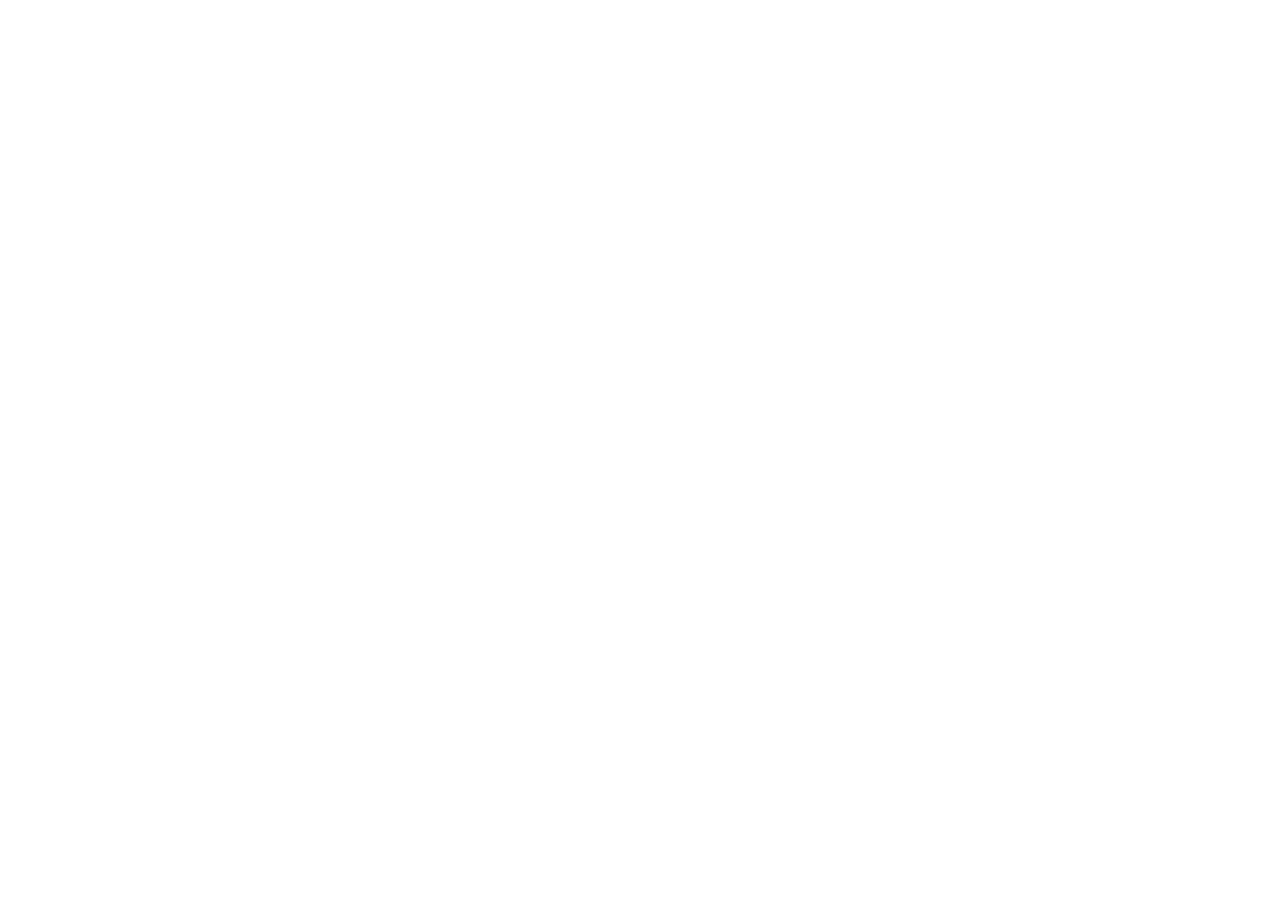
==== commit bb1554e1: "feat: make ConnieStage the default page - Default route (no hash or #connie) → ConnieStage, no Heade" ====
--- a/index.html
+++ b/index.html
@@ -9,13 +9,12 @@
   <link
     href="https://fonts.googleapis.com/css2?family=Inter:wght@100..900&family=Noto+Serif:ital,wght@0,100..900;1,100..900&family=Roboto+Mono:ital,wght@0,100..700;1,100..700&display=swap"
     rel="stylesheet">
-  <title>SDS</title>
-  <script type="module" crossorigin src="./assets/index-C1PUJkPd.js"></script>
-  <link rel="stylesheet" crossorigin href="./assets/index-gIJNWiWR.css">
+  <title>Connie Claim Checks</title>
 </head>
 
 <body>
   <div id="root"></div>
+  <script type="module" src="/src/main.tsx"></script>
 </body>
 
 </html>
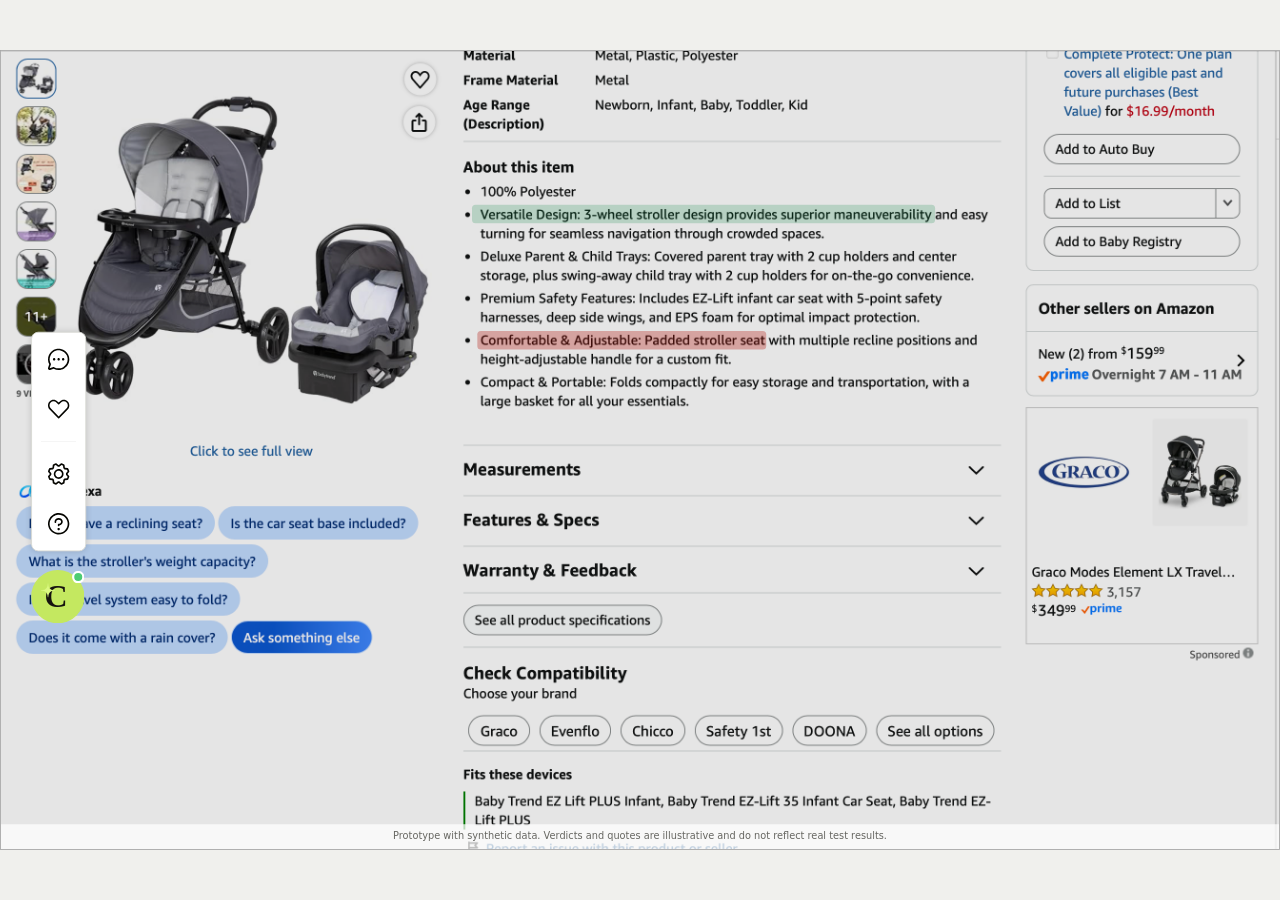
==== commit 2e10e78b: "deploy: bb1554e12c0da0b21ed3a32ed6ede49840ef1dd8" ====
--- a/index.html
+++ b/index.html
@@ -10,11 +10,12 @@
     href="https://fonts.googleapis.com/css2?family=Inter:wght@100..900&family=Noto+Serif:ital,wght@0,100..900;1,100..900&family=Roboto+Mono:ital,wght@0,100..700;1,100..700&display=swap"
     rel="stylesheet">
   <title>Connie Claim Checks</title>
+  <script type="module" crossorigin src="./assets/index-DvTKghMW.js"></script>
+  <link rel="stylesheet" crossorigin href="./assets/index-DNU2w5Lz.css">
 </head>
 
 <body>
   <div id="root"></div>
-  <script type="module" src="/src/main.tsx"></script>
 </body>
 
 </html>
--- a/assets/index-DNU2w5Lz.css
+++ b/assets/index-DNU2w5Lz.css
@@ -0,0 +1 @@
+.accordion{display:flex;flex-direction:column;gap:var(--sds-size-space-400);width:100%}.accordion-item{--border-radius: var(--sds-size-radius-200);background:var(--sds-color-background-default-secondary);box-shadow:inset 0 0 0 var(--sds-size-stroke-border) var(--sds-color-border-default-default);border-radius:var(--border-radius);color:var(--sds-color-text-default-default);display:flex;flex-direction:column;line-height:var(--global-line-height-body);width:100%}.accordion-item:has(.accordion-item-title>button[data-hovered]){background:var(--sds-color-background-default-secondary-hover)}.accordion-item:has(.accordion-item-title>button[data-focus-visible]){outline:none;position:relative;--offset: calc(var(--sds-size-stroke-border) * 2)}.accordion-item:has(.accordion-item-title>button[data-focus-visible]):before{content:"";border-radius:calc(var(--border-radius) + var(--offset));bottom:calc(-1 * var(--offset));box-shadow:0 0 0 var(--global-focus-ring-size) var(--global-focus-ring-color);left:calc(-1 * var(--offset));position:absolute;right:calc(-1 * var(--offset));top:calc(-1 * var(--offset))}.accordion-item .accordion-item-title>button{align-items:center;color:var(--sds-color-text-default-default);cursor:pointer;display:flex;justify-content:space-between;padding:var(--sds-size-space-400);width:100%}.accordion-item .accordion-item-title,.accordion-item .accordion-item-title>button{font:var(--sds-font-body-strong)}.accordion-item .accordion-item-indicator{--icon-fill: var(--sds-color-icon-default-default)}.accordion-item .accordion-item-content{max-height:0;overflow-y:hidden}.accordion-item[data-expanded]{background:var(--sds-color-background-default-default)}.accordion-item[data-expanded]>.accordion-item-title>button{padding-bottom:var(--sds-size-space-200)}.accordion-item[data-expanded]>.accordion-item-title>button>.accordion-item-indicator{transform:scaleY(-1) translateY(2px)}.accordion-item[data-expanded]:has(.accordion-item-title>button[data-hovered]){background:var(--sds-color-background-default-default-hover)}.accordion-item[data-expanded]>.accordion-item-content{margin-left:auto;margin-right:auto;max-height:initial;padding-bottom:var(--sds-size-space-400);width:calc(100% - var(--sds-size-space-400) * 2)}.avatar-button{border-radius:var(--avatar-border-radius);cursor:pointer;height:var(--avatar-diameter);width:var(--avatar-diameter)}.avatar-button:focus-visible{outline:none;--offset: calc(var(--sds-size-stroke-border) * 2)}.avatar-button:focus-visible:before{content:"";border-radius:calc(var(--avatar-border-radius) + var(--offset));bottom:calc(-1 * var(--offset));box-shadow:0 0 0 var(--global-focus-ring-size) var(--global-focus-ring-color);left:calc(-1 * var(--offset));position:absolute;right:calc(-1 * var(--offset));top:calc(-1 * var(--offset))}.avatar{border-radius:var(--avatar-border-radius);position:relative;height:var(--avatar-diameter);width:var(--avatar-diameter)}.avatar>img,.avatar>svg{border-radius:var(--avatar-border-radius);height:auto;width:100%;position:absolute;top:0;left:0}.avatar>svg{background:var(--sds-color-background-brand-default)}.avatar>svg>text{fill:var(--sds-color-text-brand-on-brand);font-size:var(--sds-typography-scale-07)}.avatar-block{align-items:start;color:var(--sds-color-text-default-secondary);display:grid;grid-template-areas:"avatar title";grid-template-columns:auto 1fr;column-gap:var(--sds-size-space-200);row-gap:var(--sds-size-space-050)}.avatar-block:has(>.text-body-base){grid-template-areas:"avatar title" "avatar description"}.avatar-block>.avatar{grid-area:avatar}.avatar-block>.text-body-strong{grid-area:title}.avatar-block>.text-body-base{grid-area:description}.avatar-shape-circle{--avatar-border-radius: var(--sds-size-radius-full)}.avatar-shape-square{--avatar-border-radius: var(--sds-size-radius-200)}.avatar-size-small{--avatar-diameter: var(--sds-size-icon-small)}.avatar-size-medium{--avatar-diameter: var(--sds-size-icon-medium)}.avatar-size-large{--avatar-diameter: var(--sds-size-icon-large)}.avatar-group{align-items:center;display:flex;gap:var(--sds-size-space-300)}.avatar-group>.avatar+.avatar{margin-left:calc(var(--sds-size-space-300) * -1 + var(--avatar-group-gap))}.avatar-group>.avatar-group-overflow{align-items:center;background:var(--sds-color-background-default-secondary);border-radius:var(--sds-size-radius-200);color:var(--sds-color-text-default-secondary);display:flex;justify-content:center;font:var(--sds-font-body-small);font-weight:var(--sds-typography-body-weight-strong);height:var(--sds-typography-scale-05);width:var(--sds-typography-scale-05)}.avatar-group.avatar-group-spacing-100{--avatar-group-gap: var(--sds-size-space-100)}.avatar-group.avatar-group-spacing-200{--avatar-group-gap: var(--sds-size-space-200)}.avatar-group.avatar-group-spacing-300{--avatar-group-gap: var(--sds-size-space-300)}.avatar-group.avatar-group-spacing-negative-100>.avatar,.avatar-group.avatar-group-spacing-negative-200>.avatar,.avatar-group.avatar-group-spacing-negative-300>.avatar{box-shadow:var(--sds-effects-shadows-drop-shadow-200)}.avatar-group.avatar-group-spacing-negative-100{--avatar-group-gap: var(--sds-size-space-negative-100)}.avatar-group.avatar-group-spacing-negative-200{--avatar-group-gap: var(--sds-size-space-negative-200)}.avatar-group.avatar-group-spacing-negative-300{--avatar-group-gap: var(--sds-size-space-negative-300)}.button{--border-radius: var(--sds-size-radius-200);align-items:center;box-shadow:inset 0 0 0 var(--sds-size-stroke-border) var(--button-border-color);border-radius:var(--border-radius);background:var(--button-background-color);color:var(--button-color);cursor:pointer;display:inline-flex;font:var(--button-font);gap:var(--sds-size-space-200);justify-content:center;line-height:1;padding:var(--button-padding-y) var(--button-padding-x);position:relative;white-space:nowrap}.button>.icon{--icon-color: var(--button-color)}.button-size-small{--button-font: var(--sds-font-body-small);--button-padding-x: var(--sds-size-space-200);--button-padding-y: var(--sds-size-space-200)}.button-size-small>.icon{--icon-diameter: var(--sds-typography-scale-02)}.button-size-medium{--button-font: var(--sds-font-body-base);--button-padding-x: var(--sds-size-space-300);--button-padding-y: var(--sds-size-space-300)}.button-size-medium>.icon{--icon-diameter: var(--sds-typography-scale-03)}.button[data-focus-visible]{outline:none;--offset: calc(var(--sds-size-stroke-border) * 2)}.button[data-focus-visible]:before{content:"";border-radius:calc(var(--border-radius) + var(--offset));bottom:calc(-1 * var(--offset));box-shadow:0 0 0 var(--global-focus-ring-size) var(--global-focus-ring-color);left:calc(-1 * var(--offset));position:absolute;right:calc(-1 * var(--offset));top:calc(-1 * var(--offset))}.button-variant-primary{--button-background-color: var(--sds-color-background-brand-default);--button-border-color: var(--sds-color-border-brand-default);--button-color: var(--sds-color-text-brand-on-brand)}.button-variant-primary[data-hovered]:not([data-disabled]){--button-background-color: var(--sds-color-background-brand-hover);--button-border-color: var(--sds-color-border-brand-default)}.button-variant-neutral{--button-background-color: var(--sds-color-background-default-secondary);--button-border-color: var(--sds-color-border-default-default);--button-color: var(--sds-color-text-default-default)}.button-variant-neutral[data-hovered]:not([data-disabled]){--button-background-color: var( --sds-color-background-default-secondary-hover )}.button-variant-subtle{--button-background-color: transparent;--button-border-color: transparent;--button-color: var(--sds-color-text-brand-default)}.button-variant-subtle[data-hovered]:not([data-disabled]){--button-background-color: var( --sds-color-background-default-default-hover )}.button-variant-danger-primary{--button-background-color: var(--sds-color-background-danger-default);--button-border-color: var(--sds-color-border-danger-secondary);--button-color: var(--sds-color-text-danger-on-danger)}.button-variant-danger-primary[data-hovered]:not([data-disabled]){--button-background-color: var(--sds-color-background-danger-hover);--button-border-color: var(--sds-color-border-danger-default)}.button-variant-danger-subtle{--button-background-color: transparent;--button-border-color: transparent;--button-color: var(--sds-color-text-danger-default)}.button-variant-danger-subtle[data-hovered]:not([data-disabled]){--button-background-color: var( --sds-color-background-danger-tertiary-hover )}.button[data-disabled]{cursor:default;pointer-events:none;--button-background-color: var(--sds-color-background-disabled-default);--button-border-color: var(--sds-color-border-disabled-default);--button-color: var(--sds-color-text-disabled-default)}.button-group{align-items:center;display:flex;gap:var(--sds-size-space-300)}.button-group.button-group-align-start{justify-content:flex-start}.button-group.button-group-align-center{justify-content:center}.button-group.button-group-align-end{justify-content:flex-end}.button-group.button-group-align-justify>.button{flex:1}.button-group.button-group-align-stack{flex-direction:column}.button-group.button-group-align-stack>.button{width:100%}.checkbox{--checkbox-background: var(--sds-color-background-default-default);--checkbox-border: var(--sds-color-border-default-default);--checkbox-icon: var(--sds-color-icon-brand-on-brand);--checkbox-border-radius: var(--sds-size-radius-100);align-items:center;background:var(--checkbox-background);box-shadow:inset 0 0 0 var(--sds-size-stroke-border) var(--checkbox-border);box-sizing:border-box;border-radius:var(--checkbox-border-radius);display:flex;height:var(--sds-size-space-400);justify-content:center;position:relative;width:var(--sds-size-space-400)}.checkbox>.icon{--icon-color: var(--checkbox-icon);display:none}.checkbox[data-disabled],.checkbox[data-disabled][data-selected]{--checkbox-background: var(--sds-color-background-disabled-default);--checkbox-border: var(--sds-color-border-disabled-default)}.checkbox[data-selected],.checkbox-field[data-selected]>.checkbox{--checkbox-background: var(--sds-color-background-brand-default);--checkbox-border: var(--checkbox-background)}.checkbox-field[data-selected]:not([data-indeterminate])>.checkbox>.icon-selected,.checkbox[data-selected]:not([data-indeterminate])>.icon-selected{display:block}.checkbox-field[data-selected][data-indeterminate]>.checkbox>.icon-indeterminate,.checkbox[data-selected][data-indeterminate]>.icon-indeterminate{display:block}.checkbox[data-selected][data-disabled],.checkbox-field[data-selected][data-disabled]>.checkbox{--checkbox-icon: var(--sds-color-icon-disabled-default)}.checkbox-field[data-focus-visible] .checkbox:before{--offset: calc(var(--sds-size-stroke-border) * 2);content:"";border-radius:calc(var(--checkbox-border-radius) + var(--offset));bottom:calc(-1 * var(--offset));box-shadow:0 0 0 var(--global-focus-ring-size) var(--global-focus-ring-color);left:calc(-1 * var(--offset));position:absolute;right:calc(-1 * var(--offset));top:calc(-1 * var(--offset))}.checkbox-group{display:flex;flex-direction:column;gap:var(--sds-size-space-200)}.checkbox-field{--checkbox-field-label-color: var(--sds-color-text-default-default);--checkbox-field-description-color: var(--sds-color-text-default-secondary);align-items:center;column-gap:var(--sds-size-space-400);display:grid;grid-template-columns:var(--sds-size-space-300) 1fr;row-gap:var(--sds-size-space-100);width:100%}.checkbox-field>.checkbox{grid-row-start:1;grid-column-start:1}.checkbox-field>.label{color:var(--checkbox-field-label-color);grid-row-start:1;grid-column-start:2}.checkbox-field>.description{color:var(--checkbox-field-description-color);grid-row-start:2;grid-column-start:2}.checkbox-field[data-disabled]>.label{--checkbox-field-label-color: var(--sds-color-text-disabled-default)}.checkbox-field[data-disabled]>.description{--checkbox-field-description-color: var(--sds-color-text-disabled-default)}.checkbox-field[data-disabled] .checkbox,.checkbox-field[data-disabled][data-selected] .checkbox{--checkbox-background: var(--sds-color-background-disabled-default);--checkbox-border: var(--sds-color-border-disabled-default);--checkbox-icon: var(--sds-color-icon-disabled-on-disabled)}.dialog-container{align-items:center;bottom:0;display:flex;justify-content:center;left:0;position:fixed;right:0;top:0;z-index:var(--global-stack-dialog-container)}.dialog-backdrop{-webkit-backdrop-filter:var(--sds-effects-backdrop-filter-blur-overlay);backdrop-filter:var(--sds-effects-backdrop-filter-blur-overlay);background:var(--sds-color-background-utilities-scrim);bottom:0;left:0;position:fixed;right:0;top:0;z-index:var(--global-stack-dialog-backdrop)}.dialog{--dialog-padding-y: var(--sds-size-space-800);background:var(--sds-color-background-default-default);box-shadow:var(--sds-effects-shadows-drop-shadow-400);box-sizing:border-box;display:flex;flex-direction:column;padding-bottom:var(--dialog-padding-y);padding-top:var(--dialog-padding-y);position:relative}.dialog:focus{outline:none}.dialog .dialog-close{position:absolute;top:var(--sds-size-space-200);right:var(--sds-size-space-200)}.dialog-type-card{border-radius:var(--sds-size-radius-200);border:var(--sds-size-stroke-border) solid var(--sds-color-border-default-default);max-width:var(--global-dialog-max-width);width:calc(100% - var(--sds-size-space-400) * 2)}.dialog-type-sheet{align-self:flex-end;border-top:var(--sds-size-stroke-border) solid var(--sds-color-border-default-default);max-width:100%;width:100%;padding-left:calc((100% - min(var(--global-container-max-width),100%))/2);padding-right:calc((100% - min(var(--global-container-max-width),100%))/2)}.dialog-title,.dialog-description,.dialog .button-group,.dialog-body{padding-left:var(--sds-size-space-800);padding-right:var(--sds-size-space-800)}.dialog-body-bleed{margin-left:calc(-1 * var(--sds-size-space-800));margin-right:calc(-1 * var(--sds-size-space-800));--table-gutter-inset: var(--sds-size-space-800)}.dialog .button-group,.dialog-body{margin-top:var(--sds-size-space-600)}.dialog-description{margin-top:var(--sds-size-space-200)}.fieldset{border:none;display:flex;flex-direction:column;gap:var(--sds-size-space-600);width:100%}.fieldset.fieldset-disabled{--field-label-color: var(--sds-color-text-disabled-default);--field-description-color: var(--sds-color-text-disabled-default)}.fieldset.fieldset-disabled>*{color:var(--sds-color-text-disabled-default)}.field-group{display:flex;flex-direction:column;gap:var(--sds-size-space-600)}.field{--field-label-color: var(--sds-color-text-default-default);--field-description-color: var(--sds-color-text-default-secondary);--field-row-gap: var(--sds-size-space-200);display:grid;grid-template-areas:"field-label field-extra" "field-main field-main" "field-description field-description" "field-error field-error";width:100%}[data-disabled]>.field,.field[data-disabled]{--field-label-color: var(--sds-color-text-disabled-default);--field-description-color: var(--sds-color-text-disabled-default)}.field .select,.field .input,.field .text-area,.field .slider{grid-area:field-main}.field .label{grid-area:field-label;margin-bottom:var(--field-row-gap)}.field .description{grid-area:field-description;margin-top:var(--field-row-gap)}.field .error-message{grid-area:field-error;margin-top:var(--field-row-gap)}.form.form-single-line{align-items:center;display:flex;flex-direction:row;gap:var(--sds-size-space-300)}.legend{font:var(--sds-font-subheading)}.label{color:var(--field-label-color);font:var(--sds-font-body-base)}.description{color:var(--field-description-color);font:var(--sds-font-body-base)}.error-message{color:var(--sds-color-text-danger-default);font:var(--sds-font-body-base)}.icon-button{--border-radius: var(--sds-size-radius-full)}.image{max-width:100%;object-fit:cover;object-position:center;width:auto}.image-placeholder{background:var(--sds-color-background-default-secondary);display:block;width:100%}img.image-loading{display:none}.image-variant-rounded{border-radius:var(--sds-size-radius-100)}.image-aspect-ratio-1-1{aspect-ratio:1 / 1}.image-aspect-ratio-16-9{aspect-ratio:16 / 9}.image-aspect-ratio-4-3{aspect-ratio:4 / 3}.image-aspect-ratio-fill{width:100%}.image-aspect-ratio-natural{aspect-ratio:auto}.image-size-small{--image-size-height: 10rem;height:var(--image-size-height)}.image-size-medium{--image-size-height: 20rem;height:var(--image-size-height)}.image-size-large{--image-size-height: 30rem;height:var(--image-size-height)}.image-size-fill{--image-size-height: auto;height:var(--image-size-height);width:100%}.image-size-natural{--image-size-height: auto;height:var(--image-size-height)}.image-size .picture{display:flex;width:100%}.input{--input-background-color: var(--sds-color-background-default-default);--input-text-color: var(--sds-color-text-default-default);--input-border-color: var(--sds-color-border-default-default);--input-placeholder-color: var(--sds-color-text-default-tertiary);align-items:center;background-color:var(--input-background-color);box-shadow:inset 0 0 0 var(--sds-size-stroke-border) var(--input-border-color);border-radius:var(--sds-size-radius-200);color:var(--input-text-color);display:flex;line-height:1;padding:calc(var(--sds-size-space-300) - var(--sds-size-stroke-border) * 2) var(--sds-size-space-400);position:relative;width:100%}.input::placeholder{color:var(--input-placeholder-color)}.input[data-disabled]{--input-background-color: var(--sds-color-background-disabled-default);--input-text-color: var(--sds-color-text-disabled-default);--input-border-color: var(--sds-color-border-disabled-default)}.input[data-invalid]:not([data-disabled]){--input-border-color: var(--sds-color-border-danger-default)}.input[data-focus-visible]{--input-border-color: var(--sds-color-border-brand-secondary)}.link{text-decoration:none}.list-box{--list-box-item-template-areas: "label" "description";background:var(--sds-color-background-default-default);border-radius:var(--sds-size-radius-200);box-shadow:0 0 0 var(--sds-size-stroke-border) var(--sds-color-border-default-default),var(--sds-effects-shadows-drop-shadow-400);display:flex;flex-direction:column;outline:none;overflow-y:auto;padding:var(--sds-size-space-200)}.list-box[data-orientation=horizontal],.list-box[data-layout=grid]{align-items:center;flex-direction:row;width:fit-content;max-width:100%}.list-box .list-box-item:has([slot=image]):not(:has(:only-child)){--list-box-item-template-areas: "image ." "image label" "image description" "image ."}.list-box[data-layout=grid][data-orientation=vertical] .list-box-item:not(:has(:only-child)){--list-box-item-template-areas: "label" "description"}.list-box[data-layout=grid][data-orientation=vertical] .list-box-item:not(:has(:only-child)):has([slot=image]){--list-box-item-template-areas: "image" "label" "description"}.list-box .list-box-item:has(:only-child){--list-box-item-template-areas: "only-child"}.list-box .list-box-item:has(:only-child)>:only-child{grid-area:only-child}.list-box[data-layout=grid]{display:grid;grid-template-columns:auto auto;scrollbar-gutter:stable}.list-box[data-orientation=horizontal]{width:100%;max-width:none;grid-auto-flow:column;grid-template-rows:auto auto;grid-template-columns:none;grid-auto-columns:auto}.list-box-item{--list-box-label-color: var(--sds-color-text-default-default);--list-box-description-color: var(--sds-color-text-default-secondary);--list-box-icon-color: var(--sds-color-icon-default-default);align-items:center;background-color:transparent;border-radius:var(--sds-size-radius-200);color:var(--list-box-label-color);column-gap:var(--sds-size-space-200);cursor:pointer;display:grid;grid-template-areas:var(--list-box-item-template-areas);grid-template-columns:auto 1fr;padding:var(--sds-size-space-200) var(--sds-size-space-200)}.list-box-item>.icon{--icon-color: var(--list-box-icon-color);opacity:0}.list-box-item [slot=label]{grid-area:label;text-wrap:nowrap}.list-box-item [slot=description]{grid-area:description;text-wrap:nowrap}.list-box-item [slot=image]{grid-area:image;height:auto}.list-box-item[data-selected]>.icon{opacity:1}.list-box-item[data-disabled]{color:var(--sds-color-text-disabled-default)}.list-box-item[data-focused]{--list-box-label-color: var(--sds-color-text-brand-on-brand);--list-box-description-color: var(--sds-color-text-brand-on-brand);--list-box-icon-color: var(--sds-color-icon-brand-on-brand);background-color:var(--sds-color-background-brand-default);outline:none}.logo{--border-radius: var(--sds-size-radius-200);border-radius:var(--border-radius);position:relative}.logo[data-focus-visible]{outline:none;--offset: calc(var(--sds-size-stroke-border) * 2)}.logo[data-focus-visible]:before{content:"";border-radius:calc(var(--border-radius) + var(--offset));bottom:calc(-1 * var(--offset));box-shadow:0 0 0 var(--global-focus-ring-size) var(--global-focus-ring-color);left:calc(-1 * var(--offset));position:absolute;right:calc(-1 * var(--offset));top:calc(-1 * var(--offset))}.logo>svg{--logo-color: var(--sds-color-icon-default-default);height:auto;width:var(--sds-size-icon-small)}.menu{--menu-anchor-gap: var(--sds-size-space-300);--menu-anchor-offset: var(--sds-size-space-300);--menu-anchor-padding: var(--sds-size-space-300);background:var(--sds-color-background-default-default);border-radius:var(--sds-size-radius-200);box-shadow:inset 0 0 0 var(--sds-size-stroke-border) var(--sds-color-border-default-default),var(--sds-effects-shadows-drop-shadow-400);outline:none;overflow-y:auto;padding:var(--sds-size-space-200)}.menu-header{padding:var(--sds-size-space-200) var(--sds-size-space-400) var(--sds-size-space-100)}.menu-section{width:100%}.menu-heading{color:var(--sds-color-text-default-secondary);font:var(--sds-font-body-strong);padding:var(--sds-size-space-200) var(--sds-size-space-400) var(--sds-size-space-100)}.menu-separator{background-color:var(--sds-color-border-default-default);display:block;height:var(--sds-size-stroke-border);margin:var(--sds-size-space-100) var(--sds-size-space-400)}.menu-item{--menu-label-column-start: 1;--menu-label-column-span-a: 2;--menu-label-column-span-b: 1;--menu-description-column-start: 1;--menu-description-column-span: 3;--menu-item-background-color: transparent;--menu-item-icon-color: var(--sds-color-icon-default-default);--menu-item-label-color: var(--sds-color-text-default-default);--menu-item-description-color: var(--sds-color-text-default-secondary);background-color:var(--menu-item-background-color);border-radius:var(--sds-size-radius-200);color:var(--menu-item-label-color);column-gap:var(--sds-size-space-400);display:grid;font:var(--sds-font-body-base);grid-template-columns:1fr auto;padding:var(--sds-size-space-300) var(--sds-size-space-400);row-gap:var(--sds-size-space-100);width:100%}.menu-item[data-focused]{outline:none}.menu-item[data-focused],.menu-item[data-hovered]:not([data-disabled]){--menu-item-icon-color: var(--sds-color-icon-brand-on-brand);--menu-item-label-color: var(--sds-color-text-brand-on-brand);--menu-item-description-color: var(--sds-color-text-brand-on-brand);--menu-item-background-color: var(--sds-color-background-brand-default)}.menu-item[data-disabled]{--menu-item-icon-color: var(--sds-color-icon-disabled-default);--menu-item-label-color: var(--sds-color-text-disabled-default);--menu-item-description-color: var(--sds-color-text-disabled-default)}.menu-item:has(>.keyboard){--menu-label-column-span-b: 0}.menu-item:has(>.icon){--menu-label-column-start: 2;--menu-label-column-span-a: 1;--menu-description-column-start: 2;--menu-description-column-span: 2}.menu-item>.icon{--icon-color: var(--menu-item-icon-color)}.menu-label{color:var(--menu-item-label-color);grid-column:var(--menu-label-column-start) / span calc(var(--menu-label-column-span-a) + var(--menu-label-column-span-b));grid-row-start:1}.menu-description{color:var(--menu-item-description-color);grid-column:var(--menu-description-column-start) / span var(--menu-description-column-span);grid-row-start:2}.keyboard{align-items:center;color:var(--menu-item-description-color);display:flex;gap:var(--sds-size-space-100);text-transform:capitalize}.keyboard>kbd{display:flex;font:var(--sds-font-body-base);text-align:center}.navigation{display:flex;align-items:center;gap:var(--sds-size-space-200)}.navigation-direction-row{flex-direction:row}.navigation-direction-row>.navigation-button{height:100%;justify-content:center}.navigation-direction-column{flex-direction:column}.navigation-direction-column>.navigation-button{width:100%}.navigation-pill{--border-radius: var(--sds-size-radius-200);background:transparent;border-radius:var(--border-radius);color:var(--sds-color-text-default-default);cursor:pointer;padding:var(--sds-size-space-200);position:relative}.navigation-pill[data-hovered]{background:var(--sds-color-background-default-default-hover)}.navigation-pill[data-selected]{color:var(--sds-color-text-brand-on-brand-secondary);background:var(--sds-color-background-brand-tertiary)}.navigation-pill[data-focus-visible]{outline:none;--offset: calc(var(--sds-size-stroke-border) * 2)}.navigation-pill[data-focus-visible]:before{content:"";border-radius:calc(var(--border-radius) + var(--offset));bottom:calc(-1 * var(--offset));box-shadow:0 0 0 var(--global-focus-ring-size) var(--global-focus-ring-color);left:calc(-1 * var(--offset));position:absolute;right:calc(-1 * var(--offset));top:calc(-1 * var(--offset))}.navigation-button{--border-radius: 0px;align-items:center;background:transparent;border-radius:var(--border-radius);color:var(--sds-color-text-default-secondary);cursor:pointer;display:flex;gap:var(--sds-size-space-200);line-height:1;padding:var(--sds-size-space-200);position:relative}.navigation-button>.icon{--icon-color: var(--sds-color-icon-default-secondary)}.navigation-button[data-selected]{color:var(--sds-color-text-brand-default)}.navigation-button[data-selected]>.icon{--icon-color: var(--sds-color-icon-brand-default)}.navigation-button[data-hovered]{background:var(--sds-color-background-default-default-hover)}.navigation-button[data-focus-visible]{outline:none;--offset: calc(var(--sds-size-stroke-border) * 2)}.navigation-button[data-focus-visible]:before{content:"";border-radius:calc(var(--border-radius) + var(--offset));bottom:calc(-1 * var(--offset));box-shadow:0 0 0 var(--global-focus-ring-size) var(--global-focus-ring-color);left:calc(-1 * var(--offset));position:absolute;right:calc(-1 * var(--offset));top:calc(-1 * var(--offset))}.navigation-button.navigation-button-direction-column{flex-direction:column}.navigation-button.navigation-button-direction-row{flex-direction:row}.navigation-button.navigation-button-size-small{font:var(--sds-font-body-small-strong)}.navigation-button.navigation-button-size-medium{font:var(--sds-font-body-base)}.notification{--border-radius: var(--sds-size-radius-200);align-items:center;background-color:var(--notification-background-color);border-radius:var(--border-radius);box-shadow:inset 0 0 0 var(--sds-size-stroke-border) var(--notification-border-color);color:var(--notification-color);display:grid;grid-template-areas:"icon content" "icon content" "icon content";grid-template-columns:min-content 1fr;justify-content:center;padding:var(--sds-size-space-400) var(--sds-size-space-300) var(--sds-size-space-400) var(--sds-size-space-400);position:relative;width:100%}.notification>.notification-icon{align-self:flex-start;grid-area:icon}.notification>.notification-icon+.notification-content{margin-left:var(--sds-size-space-300)}.notification>.notification-content{grid-area:content}.notification>.notification-content>*+*{margin-top:var(--sds-size-space-100)}.notification>.notification-content>.button{margin-top:var(--sds-size-space-300)}.notification>.notification-icon>.icon{--icon-color: var(--notification-icon)}.notification>.icon-button{position:absolute;right:var(--sds-size-space-200);top:var(--sds-size-space-200)}.notification-variant-message{--notification-color: var(--sds-color-text-default-default);--notification-icon: var(--sds-color-icon-default-default);--notification-border-color: var(--sds-color-border-default-default);--notification-background-color: var(--sds-color-background-default-default)}.notification-variant-alert{--notification-color: var(--sds-color-text-danger-on-danger-tertiary);--notification-icon: var(--sds-color-icon-danger-on-danger-tertiary);--notification-border-color: var(--sds-color-border-danger-default);--notification-background-color: var(--sds-color-background-danger-tertiary)}.pagination{display:flex;align-items:center;justify-content:space-between;width:100%}.pagination-list{align-items:center;display:flex;gap:var(--sds-size-space-200)}.radio{--radio-background: var(--sds-color-background-default-default);--radio-border: var(--sds-color-border-default-default);--radio-icon: var(--sds-color-icon-brand-on-brand);--radio-border-radius: var(--sds-size-space-400);background:var(--radio-background);box-shadow:inset 0 0 0 var(--sds-size-stroke-border) var(--radio-border);border-radius:var(--radio-border-radius);height:var(--sds-size-space-400);position:relative;width:var(--sds-size-space-400)}.radio>.radio-check{background:var(--radio-icon);border-radius:var(--sds-size-space-200);display:none;left:50%;position:absolute;top:50%;transform:translate(-50%,-50%);height:var(--sds-size-space-200);width:var(--sds-size-space-200)}.radio-field[data-selected] .radio{--radio-background: var(--sds-color-background-brand-default);--radio-border: var(--radio-background)}.radio-field[data-selected] .radio>.radio-check{display:block}.radio-field[data-focus-visible] .radio:before{--offset: calc(var(--sds-size-stroke-border) * 2);content:"";border-radius:calc(var(--radio-border-radius) + var(--offset));bottom:calc(-1 * var(--offset));box-shadow:0 0 0 var(--global-focus-ring-size) var(--global-focus-ring-color);left:calc(-1 * var(--offset));position:absolute;right:calc(-1 * var(--offset));top:calc(-1 * var(--offset))}.radio-group{display:flex;flex-direction:column;gap:var(--sds-size-space-200)}.radio-field{--radio-field-label-color: var(--sds-color-text-default-default);--radio-field-description-color: var(--sds-color-text-default-secondary);align-items:center;column-gap:var(--sds-size-space-400);display:grid;grid-template-columns:var(--sds-size-space-300) 1fr;row-gap:var(--sds-size-space-100);width:100%}.radio-field>.radio{grid-row-start:1;grid-column-start:1}.radio-field>.label{color:var(--radio-field-label-color);grid-row-start:1;grid-column-start:2}.radio-field>.description{color:var(--radio-field-description-color);grid-row-start:2;grid-column-start:2}.radio-field[data-disabled]>.label{--radio-field-label-color: var(--sds-color-text-disabled-default)}.radio-field[data-disabled]>.description{--radio-field-description-color: var(--sds-color-text-disabled-default)}.radio-field[data-disabled] .radio,.radio-field[data-disabled][data-selected] .radio{--radio-background: var(--sds-color-background-disabled-default);--radio-border: var(--sds-color-border-disabled-default);--radio-icon: var(--sds-color-icon-disabled-on-disabled)}.search-input::-ms-clear{display:none;width:0;height:0}.search-input::-ms-reveal{display:none;width:0;height:0}.search-input::-webkit-search-decoration,.search-input::-webkit-search-cancel-button,.search-input::-webkit-search-results-button,.search-input::-webkit-search-results-decoration{display:none}.search-input-container{position:relative}.search-input{border-radius:var(--sds-size-radius-full);padding-right:calc(var(--sds-size-space-800) + var(--sds-size-space-100))}.search-icon{position:absolute;top:50%;right:var(--sds-size-space-100);transform:translateY(-50%)}.select-container{width:100%}.select{--select-background-color: var(--sds-color-background-default-default);--select-text-color: var(--sds-color-text-default-default);--select-border-color: var(--sds-color-border-default-default);align-items:center;background-color:var(--select-background-color);box-shadow:inset 0 0 0 var(--sds-size-stroke-border) var(--select-border-color);border-radius:var(--sds-size-radius-200);color:var(--select-text-color);display:flex;gap:var(--sds-size-space-200);padding:calc(var(--sds-size-space-300) - var(--sds-size-stroke-border) * 2) var(--sds-size-space-300) calc(var(--sds-size-space-300) - var(--sds-size-stroke-border) * 2) var(--sds-size-space-400);position:relative;justify-content:space-between;width:100%}.select>.icon{--icon-color: var(--sds-color-icon-default-default)}.select>.select-value{align-items:center;color:var(--select-text-color);display:flex;gap:var(--sds-size-space-200)}.select>.select-value[data-placeholder]{--select-text-color: var(--sds-color-text-default-tertiary)}.select>.select-value .select-item-check{display:none}.select[data-disabled]{--select-background-color: var(--sds-color-background-disabled-default);--select-text-color: var(--sds-color-text-disabled-default);--select-border-color: var(--sds-color-border-disabled-default)}.select[data-disabled]>.icon{--icon-color: var(--sds-color-icon-disabled-on-disabled)}.select:has(~.error-message):not([data-disabled]),.select[data-invalid]:not([data-disabled]){--select-border-color: var(--sds-color-border-danger-default)}.select[data-focus-visible]{--select-border-color: var(--sds-color-border-brand-secondary)}.select-item{gap:var(--sds-size-space-200);min-width:calc(var(--sds-size-space-400) * 10);padding-left:var(--sds-size-space-100)}.select-item .select-item-check{opacity:0}.select-item[data-selected] .select-item-check{opacity:1}.slider-field{--slider-thumb-background-color: var(--sds-color-background-brand-default);--slider-thumb-border-color: var(--sds-color-background-brand-default);--slider-track-background-color: var(--sds-color-background-brand-secondary);font:var(--sds-font-body-base);width:100%}.slider-field[data-disabled]{--slider-thumb-background-color: var( --sds-color-background-disabled-default );--slider-thumb-border-color: var(--sds-color-border-disabled-default);--slider-track-background-color: var( --sds-color-background-disabled-default )}.slider-field .slider{height:var(--sds-size-space-400);width:100%}.slider-field .slider:before{height:var(--sds-size-space-200);top:50%;width:100%;transform:translateY(-50%)}.slider-field .slider-thumb{top:50%}.slider-output{align-self:flex-end;justify-self:flex-end;font:var(--sds-font-body-small);grid-area:field-extra;margin-bottom:var(--sds-size-space-200)}.slider-thumb{--border-radius: var(--sds-size-radius-full);background:var(--slider-thumb-background-color);border-radius:var(--border-radius);box-shadow:inset 0 0 0 var(--sds-size-stroke-border) var(--slider-thumb-border-color);height:var(--sds-size-space-400);width:var(--sds-size-space-400);forced-color-adjust:none}.slider-thumb[data-focus-visible]{outline:none;--offset: calc(var(--sds-size-stroke-border) * 2)}.slider-thumb[data-focus-visible]:before{content:"";border-radius:calc(var(--border-radius) + var(--offset));bottom:calc(-1 * var(--offset));box-shadow:0 0 0 var(--global-focus-ring-size) var(--global-focus-ring-color);left:calc(-1 * var(--offset));position:absolute;right:calc(-1 * var(--offset));top:calc(-1 * var(--offset))}.slider{position:relative}.slider:before{content:"";background:var(--slider-track-background-color);border-radius:var(--sds-size-radius-full);display:block;position:absolute}.switch{--switch-background: var(--sds-color-background-default-secondary);--switch-border: var(--sds-color-border-default-default);--switch-icon: var(--sds-color-icon-default-secondary);--switch-padding: var(--sds-size-space-100);--switch-width: calc(var(--sds-size-space-400) + var(--sds-size-space-600));--switch-icon-diameter: var(--sds-size-space-400);--switch-icon-x: calc(var(--switch-padding));--switch-border-radius: var(--sds-size-space-600);background:var(--switch-background);box-shadow:inset 0 0 0 var(--sds-size-stroke-border) var(--switch-border);border-radius:var(--switch-border-radius);height:var(--sds-size-space-600);padding:var(--switch-padding);position:relative;width:var(--switch-width)}.switch>.switch-icon{background:var(--switch-icon);border-radius:var(--switch-icon-diameter);display:block;left:0;position:absolute;top:50%;transform:translateY(-50%) translate(var(--switch-icon-x));height:var(--switch-icon-diameter);width:var(--switch-icon-diameter)}.switch-group{display:flex;flex-direction:column;gap:var(--sds-size-space-300)}.switch-field[data-selected] .switch{--switch-background: var(--sds-color-background-brand-default);--switch-border: var(--switch-background);--switch-icon: var(--sds-color-icon-brand-on-brand);--switch-icon-x: calc( var(--switch-width) - var(--switch-padding) - var(--switch-icon-diameter) )}.switch-field[data-focus-visible] .switch:before{--offset: calc(var(--sds-size-stroke-border) * 2);content:"";border-radius:calc(var(--switch-border-radius) + var(--offset));bottom:calc(-1 * var(--offset));box-shadow:0 0 0 var(--global-focus-ring-size) var(--global-focus-ring-color);left:calc(-1 * var(--offset));position:absolute;right:calc(-1 * var(--offset));top:calc(-1 * var(--offset))}.switch-field{--switch-field-label-color: var(--sds-color-text-default-default);--switch-field-description-color: var(--sds-color-text-default-secondary);align-items:center;column-gap:var(--sds-size-space-300);display:grid;grid-template-columns:1fr auto;row-gap:var(--sds-size-space-100)}.switch-field>.switch{grid-row-start:1;grid-column-start:2}.switch-field>.label{color:var(--switch-field-label-color);grid-row-start:1;grid-column-start:1}.switch-field>.description{color:var(--switch-field-description-color);grid-row-start:2;grid-column-start:1}.switch-field[data-disabled]>.label{--switch-field-label-color: var(--sds-color-text-disabled-default)}.switch-field[data-disabled]>.description{--switch-field-description-color: var(--sds-color-text-disabled-default)}.switch-field[data-disabled] .switch,.switch-field[data-disabled][data-selected] .switch{--switch-background: var(--sds-color-background-disabled-default);--switch-border: var(--sds-color-border-disabled-default);--switch-icon: var(--sds-color-icon-disabled-default)}.tab{--color: var(--sds-color-text-default-secondary);--border-color: var(--sds-color-border-default-default);--border-radius: var(--sds-size-radius-100);padding:var(--sds-size-space-100) var(--sds-size-space-300);border-bottom:solid var(--sds-size-stroke-border) var(--border-color);border-radius:var(--border-radius) var(--border-radius) 0 0;box-sizing:border-box;color:var(--color);cursor:pointer;outline:none;position:relative}.tab[data-selected]{--color: var(--sds-color-text-default-default);--border-color: var(--sds-color-border-default-secondary);position:relative;z-index:1}.tab[data-hovered]:not([data-selected]){background:var(--sds-color-background-default-default-hover)}.tab[data-focus-visible]{--offset: calc(var(--sds-size-stroke-border) * 0)}.tab[data-focus-visible]:before{content:"";border-radius:calc(var(--border-radius) + var(--offset)) calc(var(--border-radius) + var(--offset)) 0 0;bottom:calc(-1 * var(--offset));box-shadow:0 0 0 var(--global-focus-ring-size) var(--global-focus-ring-color);left:calc(-1 * var(--offset));position:absolute;right:calc(-1 * var(--offset));top:calc(-1 * var(--offset))}.tab-list{display:flex}.tab-panel{outline:none;padding:var(--sds-size-space-300)}.table{--table-cell-border-right-thickness: 0;--table-cell-padding-x: var(--sds-size-space-200);--table-cell-padding-y: var(--sds-size-space-400);border-collapse:collapse;border-spacing:0;width:100%}.table-bleed{border-radius:0;border-right-width:0;border-left-width:0}.table-dense{--table-cell-padding-x: var(--sds-size-space-200);--table-cell-padding-y: var(--sds-size-space-200)}.table-grid{--table-cell-border-right-thickness: var(--sds-size-stroke-border)}.table-striped .table-row:nth-child(2n){--table-row-background: var(--sds-color-background-default-secondary)}.table-row{background-color:var(--table-row-background)}.table-row-interactive.table-row-interactive:hover{--table-row-background: var(--sds-color-background-default-hover)}.table-cell,.table-column{border-left-width:0;border-bottom:var(--sds-size-stroke-border) solid var(--sds-color-border-default-default);padding:var(--table-cell-padding-y) var(--table-cell-padding-x);text-align:var(--cell-text-align)}.table-cell:first-child,.table-column:first-child{padding-left:var(--table-gutter-inset, var(--table-cell-padding-x))}.table-cell:last-child,.table-column:last-child{padding-right:var(--table-gutter-inset, var(--table-cell-padding-x))}.table-striped .table-row>.table-cell:not(.table-column),.table-striped .table-row>.table-column:not(.table-column){border-bottom-width:0}.table-cell:not(:last-child),.table-column:not(:last-child){border-right:var(--table-cell-border-right-thickness) solid var(--sds-color-border-default-default)}.table-column{color:var(--sds-color-text-default-secondary);font:var(--sds-font-body-small);font-weight:var(--sds-typography-weight-bold)}.table-column-inner{align-items:center;display:flex;justify-content:space-between}.table-align-start{--cell-text-align: left}.table-align-end{--cell-text-align: right}.table-align-center{--cell-text-align: center}.table-cell{font:var(--sds-font-body-small);position:relative}.table-cell-link{bottom:0;left:0;position:absolute;right:0;top:0}.tag-button{cursor:pointer}.tag:has(.tag-remove-button[data-focus-visible]),.tag-toggle[data-focus-visible],.tag-button[data-focus-visible]{outline:none;position:relative;--offset: calc(var(--sds-size-stroke-border) * 2)}.tag:has(.tag-remove-button[data-focus-visible]):before,.tag-toggle[data-focus-visible]:before,.tag-button[data-focus-visible]:before{content:"";border-radius:calc(var(--border-radius) + var(--offset));bottom:calc(-1 * var(--offset));box-shadow:0 0 0 var(--global-focus-ring-size) var(--global-focus-ring-color);left:calc(-1 * var(--offset));position:absolute;right:calc(-1 * var(--offset));top:calc(-1 * var(--offset))}.tag-remove-button{border-radius:var(--border-radius);cursor:pointer;display:flex;padding:0}.tag{--border-radius: var(--sds-size-radius-200);align-items:center;background-color:var(--tag-background-color);border-radius:var(--border-radius);color:var(--tag-color);display:inline-flex;font:var(--sds-font-body-base);gap:var(--sds-size-space-300);justify-content:center;line-height:1;padding:var(--sds-size-space-200) var(--sds-size-space-200);white-space:nowrap}.tag .icon{--icon-color: var(--tag-icon)}.tag-scheme-brand.tag-variant-secondary{--tag-color: var(--sds-color-text-brand-on-brand-tertiary);--tag-icon: var(--sds-color-icon-brand-on-brand-tertiary);--tag-background-color: var(--sds-color-background-brand-tertiary)}.tag-scheme-brand.tag-variant-secondary[data-hovered],.tag-scheme-brand.tag-variant-secondary:has(.tag-remove-button[data-hovered]){--tag-background-color: var( --sds-color-background-default-tertiary-hover )}.tag-scheme-danger{--tag-color: var(--sds-color-text-danger-on-danger);--tag-icon: var(--sds-color-icon-danger-on-danger);--tag-background-color: var(--sds-color-background-danger-default)}.tag-scheme-danger[data-hovered],.tag-scheme-danger:has(.tag-remove-button[data-hovered]){--tag-background-color: var(--sds-color-background-danger-hover)}.tag-scheme-danger.tag-variant-secondary{--tag-color: var(--sds-color-text-danger-on-danger-secondary);--tag-icon: var(--sds-color-icon-danger-on-danger-secondary);--tag-background-color: var(--sds-color-background-danger-secondary)}.tag-scheme-danger.tag-variant-secondary[data-hovered],.tag-scheme-danger.tag-variant-secondary:has(.tag-remove-button[data-hovered]){--tag-background-color: var( --sds-color-background-danger-secondary-hover )}.tag-scheme-positive{--tag-color: var(--sds-color-text-positive-on-positive);--tag-icon: var(--sds-color-icon-positive-on-positive);--tag-background-color: var(--sds-color-background-positive-default)}.tag-scheme-positive[data-hovered],.tag-scheme-positive:has(.tag-remove-button[data-hovered]){--tag-background-color: var(--sds-color-background-positive-hover)}.tag-scheme-positive.tag-variant-secondary{--tag-color: var(--sds-color-text-positive-on-positive-secondary);--tag-icon: var(--sds-color-icon-positive-on-positive-secondary);--tag-background-color: var(--sds-color-background-positive-secondary)}.tag-scheme-positive.tag-variant-secondary[data-hovered],.tag-scheme-positive.tag-variant-secondary:has(.tag-remove-button[data-hovered]){--tag-background-color: var( --sds-color-background-positive-secondary-hover )}.tag-scheme-warning{--tag-color: var(--sds-color-text-warning-on-warning);--tag-icon: var(--sds-color-icon-warning-on-warning);--tag-background-color: var(--sds-color-background-warning-default)}.tag-scheme-warning[data-hovered],.tag-scheme-warning:has(.tag-remove-button[data-hovered]){--tag-background-color: var(--sds-color-background-warning-hover)}.tag-scheme-warning.tag-variant-secondary{--tag-color: var(--sds-color-text-warning-on-warning-secondary);--tag-icon: var(--sds-color-icon-warning-on-warning-secondary);--tag-background-color: var(--sds-color-background-warning-secondary)}.tag-scheme-warning.tag-variant-secondary[data-hovered],.tag-scheme-warning.tag-variant-secondary:has(.tag-remove-button[data-hovered]){--tag-background-color: var( --sds-color-background-warning-secondary-hover )}.tag-scheme-brand{--tag-color: var(--sds-color-text-brand-on-brand);--tag-icon: var(--sds-color-icon-brand-on-brand);--tag-background-color: var(--sds-color-background-brand-default)}.tag-scheme-brand[data-hovered],.tag-scheme-brand:has(.tag-remove-button[data-hovered]){--tag-background-color: var(--sds-color-background-brand-hover)}.tag-scheme-brand.tag-variant-secondary{--tag-color: var(--sds-color-text-brand-on-brand-secondary);--tag-icon: var(--sds-color-icon-brand-on-brand-secondary);--tag-background-color: var(--sds-color-background-brand-secondary)}.tag-scheme-brand.tag-variant-secondary[data-hovered],.tag-scheme-brand.tag-variant-secondary:has(.tag-remove-button[data-hovered]){--tag-background-color: var(--sds-color-background-brand-secondary-hover)}.tag-scheme-neutral{--tag-color: var(--sds-color-text-default-default);--tag-icon: var(--sds-color-icon-default-default);--tag-background-color: var(--sds-color-background-default-tertiary)}.tag-scheme-neutral[data-hovered],.tag-scheme-neutral:has(.tag-remove-button[data-hovered]){--tag-background-color: var(--sds-color-background-default-tertiary-hover)}.tag-scheme-neutral.tag-variant-secondary{--tag-background-color: var(--sds-color-background-default-secondary)}.tag-scheme-neutral.tag-variant-secondary[data-hovered],.tag-scheme-neutral.tag-variant-secondary:has(.tag-remove-button[data-hovered]){--tag-background-color: var( --sds-color-background-default-secondary-hover )}.tag-toggle{--tag-color: var(--sds-color-text-brand-tertiary);--tag-icon: var(--sds-color-icon-brand-tertiary);--tag-background-color: var(--sds-color-background-brand-tertiary);cursor:pointer;gap:var(--sds-size-space-200);outline:none}.tag-toggle[data-selected]{--tag-color: var(--sds-color-text-brand-on-brand);--tag-icon: var(--sds-color-icon-brand-on-brand);--tag-background-color: var(--sds-color-background-brand-default)}.tag-toggle-list{display:flex;gap:var(--sds-size-space-200)}.tag-toggle-group{display:flex;flex-direction:column;gap:var(--sds-size-space-200)}.flex-container{margin:0 auto;max-width:var(--global-container-max-width);width:100%}.flex{--flex-gap: 0px;align-items:var(--flex-align-secondary, "start");display:flex;flex-direction:var(--flex-direction, "row");gap:var(--flex-gap);justify-content:var(--flex-align-primary, "start")}.flex.flex-type-half{--column-major: calc(var(--sds-responsive-ratio-column-half) / 2);--column-minor: calc(var(--sds-responsive-ratio-column-half) / 2)}.flex.flex-type-quarter{--column-major: calc(var(--sds-responsive-ratio-column-quarter-major) / 4);--column-minor: calc(var(--sds-responsive-ratio-column-quarter-minor) / 4)}.flex.flex-type-third{--column-major: calc(var(--sds-responsive-ratio-column-third-major) / 3);--column-minor: calc(var(--sds-responsive-ratio-column-third-minor) / 3)}.flex.flex-direction-column.flex-align-secondary-stretch>*,.flex.flex-direction-column-reverse.flex-align-secondary-stretch>*{width:100%}.flex.flex-type-half>.flex-item-size-full,.flex.flex-type-quarter>.flex-item-size-full,.flex.flex-type-third>.flex-item-size-full{--column-ratio: calc(var(--sds-responsive-ratio-column-full) / 1)}.flex.flex-type-half>.flex-item-size-half,.flex.flex-type-quarter>.flex-item-size-half,.flex.flex-type-third>.flex-item-size-half{--column-ratio: calc(var(--sds-responsive-ratio-column-half) / 2)}.flex.flex-type-half>.flex-item-size-major,.flex.flex-type-quarter>.flex-item-size-major,.flex.flex-type-third>.flex-item-size-major{--column-ratio: var(--column-major)}.flex.flex-type-half>.flex-item-size-minor,.flex.flex-type-quarter>.flex-item-size-minor,.flex.flex-type-third>.flex-item-size-minor{--column-ratio: var(--column-minor)}.flex.flex-type-half>*,.flex.flex-type-quarter>*,.flex.flex-type-third>*{--column-count: calc(1 / var(--column-ratio));--base-width: calc( (100% / var(--column-count)) - (((var(--column-count) - 1) / var(--column-count)) * var(--flex-gap)) );--column-span: calc(var(--column-ratio) * var(--column-count));flex-basis:calc(var(--column-span) * var(--base-width));max-width:calc(var(--column-span) * var(--base-width))}.flex.flex-direction-row>:not(.flex-item),.flex.flex-direction-row-reverse>:not(.flex-item){--column-ratio: var(--column-minor)}.flex.flex-direction-row.flex-type-auto.flex-align-primary-stretch>*,.flex.flex-direction-row-reverse.flex-type-auto.flex-align-primary-stretch>*{flex:1}.flex .flex-item-size-fill{flex-grow:1}.flex.flex-wrap{flex-wrap:wrap}.flex.flex-gap-100{--flex-gap: var(--sds-size-space-100)}.flex.flex-gap-200{--flex-gap: var(--sds-size-space-200)}.flex.flex-gap-300{--flex-gap: var(--sds-size-space-300)}.flex.flex-gap-400{--flex-gap: var(--sds-size-space-400)}.flex.flex-gap-600{--flex-gap: var(--sds-size-space-600)}.flex.flex-gap-800{--flex-gap: var(--sds-size-space-800)}.flex.flex-gap-1200{--flex-gap: var(--sds-size-space-1200)}.flex.flex-gap-1600{--flex-gap: var(--sds-size-space-1600)}.section{box-sizing:border-box;padding:var(--padding-y-top) var(--sds-size-space-600) var(--padding-y-bottom);position:relative;width:100%}.section-padding-bottom-600{--padding-y-bottom: var(--sds-size-space-600)}.section-padding-top-600{--padding-y-top: var(--sds-size-space-600)}.section-padding-bottom-800{--padding-y-bottom: var(--sds-size-space-800)}.section-padding-top-800{--padding-y-top: var(--sds-size-space-800)}.section-padding-bottom-1200{--padding-y-bottom: var(--sds-size-space-1200)}.section-padding-top-1200{--padding-y-top: var(--sds-size-space-1200)}.section-padding-bottom-1600{--padding-y-bottom: var(--sds-size-space-1600)}.section-padding-top-1600{--padding-y-top: var(--sds-size-space-1600)}.section-padding-bottom-4000{--padding-y-bottom: var(--sds-size-space-4000)}.section-padding-top-4000{--padding-y-top: var(--sds-size-space-4000)}.section-variant-image{overflow:hidden}.section-variant-image:before{content:"";background-color:var(--sds-color-background-utilities-scrim);z-index:-1}.section-variant-image .section-image{height:100%;width:100%;object-position:center;z-index:-2}.section-variant-image:before,.section-variant-image .section-image{bottom:0;left:0;position:absolute;right:0;top:0}.section-variant-brand{background:var(--sds-color-background-brand-default);color:var(--sds-color-text-brand-on-brand)}.section-variant-brand .logo svg{--logo-color: var(--sds-color-icon-brand-on-brand)}.section-variant-brand .icon svg{--icon-color: var(--sds-color-icon-brand-on-brand)}.section-variant-neutral{background:var(--sds-color-background-default-tertiary)}.section-variant-stroke:not(:last-child){border-bottom:var(--sds-size-stroke-border) solid var(--sds-color-border-default-default)}.section-variant-stroke:not(:first-child){border-top:var(--sds-size-stroke-border) solid var(--sds-color-border-default-default)}.section-variant-stroke+.section-variant-stroke{border-top:none}.section-variant-subtle{background:transparent}.grid-container{margin:0 auto;max-width:var(--global-container-max-width);width:100%}.grid{--grid-gap: 0px;--grid-column-gap: var(--grid-gap);--grid-row-gap: var(--grid-gap);display:grid;column-gap:var(--grid-column-gap);row-gap:var(--grid-row-gap)}.grid.grid-template-columns-1{grid-template-columns:1fr}.grid.grid-template-columns-2{grid-template-columns:repeat(2,1fr)}.grid.grid-template-columns-3{grid-template-columns:repeat(3,1fr)}.grid.grid-template-columns-4{grid-template-columns:repeat(4,1fr)}.grid.grid-template-columns-5{grid-template-columns:repeat(5,1fr)}.grid.grid-template-columns-auto{grid-template-columns:auto}.grid.grid-template-rows-1{grid-template-rows:1fr}.grid.grid-template-rows-2{grid-template-rows:repeat(2,1fr)}.grid.grid-template-rows-3{grid-template-rows:repeat(3,1fr)}.grid.grid-template-rows-auto{grid-template-rows:auto}.grid.grid-flow-row{grid-auto-flow:row}.grid.grid-flow-column{grid-auto-flow:column}.grid.grid-flow-row-dense{grid-auto-flow:row dense}.grid.grid-flow-column-dense{grid-auto-flow:column dense}.grid.grid-justify-items-start{justify-items:start}.grid.grid-justify-items-end{justify-items:end}.grid.grid-justify-items-center{justify-items:center}.grid.grid-justify-items-stretch{justify-items:stretch}.grid.grid-align-items-start{align-items:start}.grid.grid-align-items-end{align-items:end}.grid.grid-align-items-center{align-items:center}.grid.grid-align-items-stretch{align-items:stretch}.grid.grid-gap-100{--grid-gap: var(--sds-size-space-100)}.grid.grid-gap-200{--grid-gap: var(--sds-size-space-200)}.grid.grid-gap-300{--grid-gap: var(--sds-size-space-300)}.grid.grid-gap-400{--grid-gap: var(--sds-size-space-400)}.grid.grid-gap-600{--grid-gap: var(--sds-size-space-600)}.grid.grid-gap-800{--grid-gap: var(--sds-size-space-800)}.grid.grid-gap-1200{--grid-gap: var(--sds-size-space-1200)}.grid.grid-gap-1600{--grid-gap: var(--sds-size-space-1600)}.grid.grid-column-gap-100{--grid-column-gap: var(--sds-size-space-100)}.grid.grid-column-gap-200{--grid-column-gap: var(--sds-size-space-200)}.grid.grid-column-gap-300{--grid-column-gap: var(--sds-size-space-300)}.grid.grid-column-gap-400{--grid-column-gap: var(--sds-size-space-400)}.grid.grid-column-gap-600{--grid-column-gap: var(--sds-size-space-600)}.grid.grid-column-gap-800{--grid-column-gap: var(--sds-size-space-800)}.grid.grid-column-gap-1200{--grid-column-gap: var(--sds-size-space-1200)}.grid.grid-column-gap-1600{--grid-column-gap: var(--sds-size-space-1600)}.grid.grid-row-gap-100{--grid-row-gap: var(--sds-size-space-100)}.grid.grid-row-gap-200{--grid-row-gap: var(--sds-size-space-200)}.grid.grid-row-gap-300{--grid-row-gap: var(--sds-size-space-300)}.grid.grid-row-gap-400{--grid-row-gap: var(--sds-size-space-400)}.grid.grid-row-gap-600{--grid-row-gap: var(--sds-size-space-600)}.grid.grid-row-gap-800{--grid-row-gap: var(--sds-size-space-800)}.grid.grid-row-gap-1200{--grid-row-gap: var(--sds-size-space-1200)}.grid.grid-row-gap-1600{--grid-row-gap: var(--sds-size-space-1600)}.text-body-base{font:var(--sds-font-body-base)}.text-line-height-single{line-height:1}.text-line-height-body{line-height:var(--global-line-height-body)}.text-body-small{font:var(--sds-font-body-small)}.text-body-small-strong{font:var(--sds-font-body-small-strong)}.text-body-strong{font:var(--sds-font-body-strong)}.text-body-emphasis{font:var(--sds-font-body-emphasis)}.text-body-link{--border-radius: var(--sds-size-radius-100);color:inherit;cursor:pointer;font:var(--sds-font-body-link);position:relative}.text-body-link.link{text-decoration:underline}.text-body-link:focus-visible{outline:none;--offset: calc(var(--sds-size-stroke-border) * 2)}.text-body-link:focus-visible:before{content:"";border-radius:calc(var(--border-radius) + var(--offset));bottom:calc(-1 * var(--offset));box-shadow:0 0 0 var(--global-focus-ring-size) var(--global-focus-ring-color);left:calc(-1 * var(--offset));position:absolute;right:calc(-1 * var(--offset));top:calc(-1 * var(--offset));z-index:var(--global-stack-focus)}.text-input{font:var(--sds-font-input)}.text-body-code{font:var(--sds-font-body-code)}.text-subtitle{font:var(--sds-font-subtitle)}.text-subheading{font:var(--sds-font-subheading)}.text-heading{font:var(--sds-font-heading)}.text-title-hero{font:var(--sds-font-title-hero)}.text-title-page{font:var(--sds-font-title-page)}.text-list{display:flex;flex-direction:column;margin:0}.text-list.text-list-density-default{gap:var(--sds-size-space-300)}.text-list.text-list-density-default .text-list-title{margin-bottom:var(--sds-size-space-400)}.text-list.text-list-density-tight{gap:var(--sds-size-space-200)}.text-list.text-list-density-tight .text-list-title{margin-bottom:var(--sds-size-space-100)}.text-list.text-link-list{list-style:none;padding:0}.text-list:not(.text-link-list){color:var(--sds-color-text-default-secondary);padding-left:1rem}.text-list-item{font:var(--sds-font-body)}.text-price{align-items:end;display:flex}.text-price.text-price-size-small{gap:var(--sds-size-space-100)}.text-price.text-price-size-small>.text-body-small{margin-bottom:var(--sds-size-space-100)}.text-price.text-price-size-large{gap:var(--sds-size-space-200)}.text-price.text-price-size-large>.text-body-small{margin-bottom:var(--sds-size-space-300)}.text-price .text-price-currency{font-size:.6em;margin-right:var(--sds-size-space-050)}.text-align-center{text-align:center}.text-align-start{text-align:left}.text-align-end{text-align:right}.text-content-title>*,.text-content-heading>*{width:100%}.text-truncate{overflow:hidden;text-overflow:ellipsis;display:-webkit-box;-webkit-box-orient:vertical;-webkit-line-clamp:var(--text-truncate-line-clamp, 9999);line-clamp:var(--text-truncate-line-clamp, 9999)}.text-area{--text-area-background-color: var(--sds-color-background-default-default);--text-area-text-color: var(--sds-color-text-default-default);--text-area-border-color: var(--sds-color-border-default-default);--text-area-placeholder-color: var(--sds-color-text-default-tertiary);align-items:center;background-color:var(--text-area-background-color);border-radius:var(--sds-size-radius-200);box-shadow:inset 0 0 0 var(--sds-size-stroke-border) var(--text-area-border-color);color:var(--text-area-text-color);display:flex;line-height:var(--global-line-height-paragraph);padding:var(--sds-size-space-300) var(--sds-size-space-400);position:relative;width:100%}.text-area::placeholder{color:var(--text-area-placeholder-color)}.text-area.text-area-resizable{resize:vertical}.text-area[data-disabled]{--text-area-background-color: var(--sds-color-background-disabled-default);--text-area-text-color: var(--sds-color-text-disabled-default);--text-area-border-color: var(--sds-color-border-disabled-default);resize:none}.text-area[data-invalid]:not([data-disabled]){--text-area-border-color: var(--sds-color-border-danger-default)}.text-area[data-focus-visible]{--text-area-border-color: var(--sds-color-border-brand-secondary)}.tooltip .tooltip-overlay-arrow{--offset-x: 0px;--offset-y: 0px;--offset-border-x: 0px;--offset-border-y: 0px;display:flex;position:relative;width:var(--sds-typography-scale-04);z-index:9}.tooltip .tooltip-overlay-arrow svg{--rotation: 0deg;--width: var(--sds-typography-scale-04);display:block;height:calc(.5 * var(--sds-typography-scale-04));width:var(--width)}.tooltip .tooltip-overlay-arrow svg:first-child{fill:var(--sds-color-border-default-default);left:0;position:absolute;transform:translate(var(--offset-x),var(--offset-y)) rotate(var(--rotation))}.tooltip .tooltip-overlay-arrow svg:last-child{fill:var(--sds-color-background-default-default);transform:translate(calc(var(--offset-x) + var(--offset-border-x)),calc(var(--offset-y) + var(--offset-border-y))) rotate(var(--rotation))}.tooltip[data-placement=top],.tooltip[data-placement=bottom]{text-align:center}.tooltip[data-placement=top] .tooltip-overlay-arrow svg{--offset-border-y: calc(-1.5 * var(--sds-size-stroke-border))}.tooltip[data-placement=bottom] .tooltip-overlay-arrow svg{--offset-border-y: calc(1.5 * var(--sds-size-stroke-border));--rotation: 180deg}.tooltip[data-placement=right] .tooltip-overlay-arrow svg{--offset-x: calc(.25 * var(--width));--offset-border-x: calc(1.5 * var(--sds-size-stroke-border));--rotation: 90deg}.tooltip[data-placement=left] .tooltip-overlay-arrow svg{--offset-x: calc(-.25 * var(--width));--offset-border-x: calc(-1.5 * var(--sds-size-stroke-border));--rotation: -90deg}.tooltip>.dialog{--dialog-padding-y: var(--sds-size-space-200);box-shadow:var(--sds-effects-shadows-drop-shadow-200);gap:var(--sds-size-space-100);padding-left:var(--sds-size-space-300);padding-right:var(--sds-size-space-300);max-width:var(--global-tooltip-max-width);width:100%}.card{--border-radius: var(--sds-size-radius-200);background:var(--sds-color-background-default-default);border-radius:var(--border-radius);gap:var(--sds-size-space-600);display:flex;position:relative}.card.card-direction-vertical{flex-direction:column}.card.card-direction-horizontal{flex-direction:row}.card.card-variant-stroke{box-shadow:inset 0 0 0 var(--sds-size-stroke-border) var(--sds-color-border-default-default),var(--sds-effects-shadows-drop-shadow-300)}.card.card-variant-brand{background:var(--sds-color-background-brand-default);box-shadow:inset 0 0 0 var(--sds-size-stroke-brand) var(--sds-color-border-default-default),var(--sds-effects-shadows-drop-shadow-300);color:var(--sds-color-text-brand-on-brand)}.card.card-variant-brand .text-list{color:inherit}.card.card-padding-600{padding:var(--sds-size-space-600)}.card.card-padding-800{padding:var(--sds-size-space-800)}.card:has(.card-interaction[data-hovered]:not([data-focus-visible])){background:var(--sds-color-background-default-default-hover)}.card .card-asset{display:flex;grid-area:asset}.card .card-asset .icon{--icon-color: var(--sds-color-icon-default-default)}.card.card-align-start{--content-align: start}.card.card-align-center{--content-align: center}.card.card-align-end{--content-align: end}.card .card-content{align-items:var(--content-align, start);display:flex;flex-direction:column;gap:var(--sds-size-space-600);grid-area:content}.card .card-content>*{width:100%}.card-interaction{border-radius:var(--border-radius);bottom:0;cursor:pointer;left:0;position:absolute;right:0;top:0;z-index:1}.card-interaction[data-focus-visible]{outline:none;--offset: calc(var(--sds-size-stroke-border) * 2)}.card-interaction[data-focus-visible]:before{content:"";border-radius:calc(var(--border-radius) + var(--offset));bottom:calc(-1 * var(--offset));box-shadow:0 0 0 var(--global-focus-ring-size) var(--global-focus-ring-color);left:calc(-1 * var(--offset));position:absolute;right:calc(-1 * var(--offset));top:calc(-1 * var(--offset))}.form-box{align-items:flex-start;background:var(--sds-color-bg-default-default);border:var(--sds-size-stroke-border) solid var(--sds-color-border-default-default);border-radius:var(--sds-size-radius-200);display:flex;flex-direction:column;gap:var(--sds-size-space-600);padding:var(--sds-size-space-600)}.form-box>*{width:100%}.header{background:var(--sds-color-background-default-default);left:0;position:sticky;top:0;z-index:var(--global-stack-top)}.header-auth-avatar-button{--border-radius: var(--sds-size-radius-200);align-items:center;border-radius:var(--border-radius);cursor:pointer;display:flex;gap:var(--sds-size-space-200);padding:var(--sds-size-space-100) var(--sds-size-space-200);position:relative}.header-auth-avatar-button[data-hovered]{background-color:var(--sds-color-background-default-default-hover)}.header-auth-avatar-button[data-focus-visible]{outline:none;--offset: calc(var(--sds-size-stroke-border) * 2)}.header-auth-avatar-button[data-focus-visible]:before{content:"";border-radius:calc(var(--border-radius) + var(--offset));bottom:calc(-1 * var(--offset));box-shadow:0 0 0 var(--global-focus-ring-size) var(--global-focus-ring-color);left:calc(-1 * var(--offset));position:absolute;right:calc(-1 * var(--offset));top:calc(-1 * var(--offset))}.header-auth-avatar-button>.logo{--icon-color: var(--sds-color-icon-default-default)}.navigation-dialog{border:none;border-radius:0;display:flex;flex-direction:column;height:100%;padding-left:var(--sds-size-space-400);padding-right:var(--sds-size-space-400);max-width:100%;width:100%}.navigation-dialog>.flex{flex:1}.navigation-dialog .navigation{flex:1;justify-content:center}.navigation-dialog-close{position:absolute;right:var(--sds-size-space-300);top:var(--sds-size-space-300)}.claim-annotation-card{--sds-color-text-default-default: #050500;--sds-color-text-default-secondary: #666661;--sds-color-icon-danger-default: #ae0d00;--sds-color-icon-positive-default: #00803e;--sds-color-background-default-default: #ffffff;--sds-color-background-default-secondary: #fafaf7;--sds-color-border-default-default: #d8d9d4;background:#fafaf7;border:1px solid #d8d9d4;border-radius:16px;box-shadow:0 0 15px #05050029;max-width:520px;width:100%;padding:var(--sds-size-space-600, 24px);display:flex;flex-direction:column;gap:var(--sds-size-space-400, 16px)}.cac-icon--danger{--icon-color: #ae0d00}.cac-icon--positive{--icon-color: #00803e}.cac-icon--secondary{--icon-color: #666661}.cac-verdict-title{font-size:18px;font-weight:600;line-height:22px;letter-spacing:-.25px;color:var(--sds-color-text-default-default, #050500);margin:0}.cac-subtitle{font-size:14px!important;font-weight:400!important;line-height:20px!important;color:var(--sds-color-text-default-secondary, #666661)}.cac-evidence-card{background:var(--sds-color-background-default-default, #ffffff);border:1px solid var(--sds-color-border-default-default, #d8d9d4);border-radius:8px;padding:var(--sds-size-space-400, 16px);display:flex;flex-direction:column;gap:var(--sds-size-space-200, 8px)}.cac-source-eyebrow{font-size:12px!important;font-weight:600!important;line-height:16px!important;letter-spacing:.04em;text-transform:uppercase;color:var(--sds-color-text-default-secondary, #666661)}.cac-quote{font-size:14px!important;line-height:20px!important;color:var(--sds-color-text-default-default, #050500)}.cac-source-chip{align-self:flex-start;display:inline-flex!important;align-items:center;gap:4px;font-size:12px!important}.cac-close-btn{flex-shrink:0}.cac-add-sources-btn{border-radius:48px!important;align-self:flex-start}@media(max-width:600px){.claim-annotation-card{max-width:100%}.cac-evidence-grid{grid-template-columns:1fr!important}}.connie-stage-wrapper{display:flex;justify-content:center;align-items:center;background:#f0f0ed;width:100vw;height:100vh;overflow:hidden;padding:0}.connie-stage{position:relative;width:1440px;height:900px;flex-shrink:0;overflow:hidden;background:#fff;border:1px solid #a7a7a7}.cs-bg{position:absolute;top:0;right:0;bottom:0;left:0;pointer-events:none}.cs-bg-img{position:absolute;top:-1px;left:-1px;width:109.38%;height:calc(100% + 2px);object-fit:cover;display:block}.cs-bg-scrim{position:absolute;top:0;right:0;bottom:0;left:0;background:#0000001a}.cs-highlight{position:absolute;height:21px;border-radius:4px;border:none;padding:0}.cs-highlight--green{left:530px;top:173px;width:521px;background:#00803e;opacity:.2;cursor:pointer;transition:opacity .15s ease}.cs-highlight--green:hover{opacity:.35}.cs-highlight--green:focus-visible{outline:2px solid #00803e;outline-offset:2px;opacity:.35}.cs-highlight--red{left:536px;top:315px;width:325px;background:#ae0d00;opacity:.3;cursor:pointer;transition:opacity .15s ease}.cs-highlight--red:hover{opacity:.45}.cs-highlight--red:focus-visible{outline:2px solid #ae0d00;outline-offset:2px;opacity:.45}.cs-navibar{position:absolute;left:34px;top:316px;background:#fff;border:.5px solid #d8d9d4;border-radius:8px;box-shadow:0 0 7.5px #05050029;padding:10px;display:flex;flex-direction:column;gap:16px;align-items:flex-start}.cs-navibar-group{display:flex;flex-direction:column;gap:16px}.cs-navibar-divider{width:40px;height:1px;opacity:.3}.cs-c-button{position:absolute;left:34px;top:584px;width:60px;height:60px}.cs-c-bg{position:absolute;top:0;right:0;bottom:0;left:0;width:60px;height:60px}.cs-c-letter{position:absolute;left:15px;top:0;font-family:Besley,Georgia,serif;font-weight:800;font-size:36px;line-height:60px;color:#16120f;pointer-events:none;-webkit-user-select:none;user-select:none}.cs-c-star{position:absolute;left:11px;top:15px;width:16px;height:16px}.cs-c-dot{position:absolute;left:46px;top:1px;width:14px;height:14px}.cs-card-anchor{position:absolute;left:647px;top:361px;width:520px}.cs-card-anchor--verified{left:862px;top:215px}.cs-card{background:#fafaf7;border:.5px solid #c5c5c5;border-radius:16px;box-shadow:0 0 15px #05050029;padding:24px;display:flex;flex-direction:column;gap:12px;position:relative;overflow:hidden}.cs-card-header{display:flex;align-items:flex-start;justify-content:space-between;gap:8px}.cs-card-verdict-row{display:flex;align-items:center;gap:6px}.cs-verdict-icon{flex-shrink:0;display:block}.cs-verdict-title{font-family:CR-Averta,system-ui,-apple-system,sans-serif;font-size:18px;font-weight:600;line-height:22px;letter-spacing:-.25px;color:#050500;white-space:nowrap}.cs-close-btn{flex-shrink:0;width:36px;height:36px;display:flex;align-items:center;justify-content:center;background:none;border:none;border-radius:4px;cursor:pointer;padding:0;margin-top:-8px;margin-right:-8px;color:inherit}.cs-close-btn:hover{background:#0505000f}.cs-close-btn:focus-visible{outline:2px solid var(--sds-color-border-brand-default, #111);outline-offset:1px}.cs-subtitle{font-family:CR-Averta,system-ui,-apple-system,sans-serif;font-size:14px;font-weight:400;line-height:20px;color:#050500;margin:0}.cs-evidence-row{display:flex;gap:12px;padding:8px;border-radius:8px}.cs-evidence-card{width:220px;flex-shrink:0;background:#fff;border:.5px solid #d8d9d4;border-radius:8px;padding:17px 16px 20px;display:flex;flex-direction:column;gap:12px}.cs-source-row{display:flex;align-items:center;gap:6px}.cs-source-avatar{width:16px;height:16px;border-radius:50%;border:.5px solid white;object-fit:cover;flex-shrink:0}.cs-source-name{font-family:CR-Averta,system-ui,-apple-system,sans-serif;font-size:12px;font-weight:600;line-height:16px;color:#050500;white-space:nowrap}.cs-quote{font-family:CR-Averta,system-ui,-apple-system,sans-serif;font-size:12px;font-weight:400;line-height:17px;color:#050500;margin:0}.cs-disclaimer{position:absolute;bottom:0;left:0;right:0;padding:6px 16px;background:#ffffffb8;font-family:CR-Averta,system-ui,-apple-system,sans-serif;font-size:11px;font-weight:400;line-height:16px;color:#666661;text-align:center;pointer-events:none}.cs-source-chip{display:inline-flex;align-items:center;gap:4px;background:#fff;border:.5px solid #d8d9d4;border-radius:80px;padding:2px 12px 2px 8px;text-decoration:none;color:#222;font-family:CR-Averta,system-ui,-apple-system,sans-serif;font-size:10px;font-weight:400;line-height:20px;letter-spacing:.1px;white-space:nowrap;align-self:flex-start}.cs-source-chip:hover{background:#f5f5f3}.cs-source-chip:focus-visible{outline:2px solid var(--sds-color-border-brand-default, #111);outline-offset:1px}a,button,legend,fieldset,select,input,textarea{all:unset;line-height:1}div,button,select,input,textarea,span{box-sizing:border-box}:root{--sds-responsive-display-flex-to-none: flex;--sds-responsive-display-none-to-flex: none;--sds-responsive-ratio-column-full: 1;--sds-responsive-ratio-column-half: 2;--sds-responsive-ratio-column-quarter-major: 4;--sds-responsive-ratio-column-quarter-minor: 4;--sds-responsive-ratio-column-third-major: 3;--sds-responsive-ratio-column-third-minor: 3}@media(min-width:600px){:root{--sds-responsive-display-flex-to-none: flex;--sds-responsive-display-none-to-flex: none;--sds-responsive-ratio-column-full: 1;--sds-responsive-ratio-column-half: 1;--sds-responsive-ratio-column-quarter-major: 2;--sds-responsive-ratio-column-quarter-minor: 2;--sds-responsive-ratio-column-third-major: 3;--sds-responsive-ratio-column-third-minor: 3}}@media(min-width:1024px){:root{--sds-responsive-display-flex-to-none: none;--sds-responsive-display-none-to-flex: flex;--sds-responsive-ratio-column-full: 1;--sds-responsive-ratio-column-half: 1;--sds-responsive-ratio-column-quarter-major: 3;--sds-responsive-ratio-column-quarter-minor: 1;--sds-responsive-ratio-column-third-major: 2;--sds-responsive-ratio-column-third-minor: 1}}:root{--sds-color-black-100: #0c0c0d0d;--sds-color-black-1000: #0c0c0d;--sds-color-black-200: #0c0c0d1a;--sds-color-black-300: #0c0c0d33;--sds-color-black-400: #0c0c0d66;--sds-color-black-500: #0c0c0db2;--sds-color-black-600: #0c0c0dcc;--sds-color-black-700: #0c0c0dd9;--sds-color-black-800: #0c0c0de5;--sds-color-black-900: #0c0c0df2;--sds-color-brand-100: #f5f5f5;--sds-color-brand-1000: #111111;--sds-color-brand-200: #e6e6e6;--sds-color-brand-300: #d9d9d9;--sds-color-brand-400: #b3b3b3;--sds-color-brand-500: #757575;--sds-color-brand-600: #444444;--sds-color-brand-700: #383838;--sds-color-brand-800: #2c2c2c;--sds-color-brand-900: #1e1e1e;--sds-color-gray-100: #f5f5f5;--sds-color-gray-1000: #111111;--sds-color-gray-200: #e6e6e6;--sds-color-gray-300: #d9d9d9;--sds-color-gray-400: #b3b3b3;--sds-color-gray-500: #757575;--sds-color-gray-600: #444444;--sds-color-gray-700: #383838;--sds-color-gray-800: #2c2c2c;--sds-color-gray-900: #1e1e1e;--sds-color-green-100: #ebffee;--sds-color-green-1000: #062d1b;--sds-color-green-200: #cff7d3;--sds-color-green-300: #aff4c6;--sds-color-green-400: #85e0a3;--sds-color-green-500: #14ae5c;--sds-color-green-600: #009951;--sds-color-green-700: #008043;--sds-color-green-800: #02542d;--sds-color-green-900: #024023;--sds-color-pink-100: #fcf1fd;--sds-color-pink-1000: #3f1536;--sds-color-pink-200: #fae1fa;--sds-color-pink-300: #f5c0ef;--sds-color-pink-400: #f19edc;--sds-color-pink-500: #ea3fb8;--sds-color-pink-600: #d732a8;--sds-color-pink-700: #ba2a92;--sds-color-pink-800: #8a226f;--sds-color-pink-900: #57184a;--sds-color-red-100: #fee9e7;--sds-color-red-1000: #300603;--sds-color-red-200: #fdd3d0;--sds-color-red-300: #fcb3ad;--sds-color-red-400: #f4776a;--sds-color-red-500: #ec221f;--sds-color-red-600: #c00f0c;--sds-color-red-700: #900b09;--sds-color-red-800: #690807;--sds-color-red-900: #4d0b0a;--sds-color-slate-100: #f3f3f3;--sds-color-slate-1000: #242424;--sds-color-slate-200: #e3e3e3;--sds-color-slate-300: #cdcdcd;--sds-color-slate-400: #b2b2b2;--sds-color-slate-500: #949494;--sds-color-slate-600: #767676;--sds-color-slate-700: #5a5a5a;--sds-color-slate-800: #434343;--sds-color-slate-900: #303030;--sds-color-white-100: #ffffff0d;--sds-color-white-1000: #ffffff;--sds-color-white-200: #ffffff1a;--sds-color-white-300: #ffffff33;--sds-color-white-400: #ffffff66;--sds-color-white-500: #ffffffb2;--sds-color-white-600: #ffffffcc;--sds-color-white-700: #ffffffd9;--sds-color-white-800: #ffffffe5;--sds-color-white-900: #fffffff2;--sds-color-yellow-100: #fffbeb;--sds-color-yellow-1000: #401b01;--sds-color-yellow-200: #fff1c2;--sds-color-yellow-300: #ffe8a3;--sds-color-yellow-400: #e8b931;--sds-color-yellow-500: #e5a000;--sds-color-yellow-600: #bf6a02;--sds-color-yellow-700: #975102;--sds-color-yellow-800: #682d03;--sds-color-yellow-900: #522504}:root{--sds-color-background-brand-default: var(--sds-color-brand-800);--sds-color-background-brand-hover: var(--sds-color-brand-900);--sds-color-background-brand-secondary: var(--sds-color-brand-200);--sds-color-background-brand-secondary-hover: var(--sds-color-brand-300);--sds-color-background-brand-tertiary: var(--sds-color-brand-100);--sds-color-background-brand-tertiary-hover: var(--sds-color-brand-200);--sds-color-background-danger-default: var(--sds-color-red-500);--sds-color-background-danger-hover: var(--sds-color-red-600);--sds-color-background-danger-secondary: var(--sds-color-red-200);--sds-color-background-danger-secondary-hover: var(--sds-color-red-300);--sds-color-background-danger-tertiary: var(--sds-color-red-100);--sds-color-background-danger-tertiary-hover: var(--sds-color-red-200);--sds-color-background-default-default: var(--sds-color-white-1000);--sds-color-background-default-default-hover: var(--sds-color-gray-100);--sds-color-background-default-secondary: var(--sds-color-gray-100);--sds-color-background-default-secondary-hover: var(--sds-color-gray-200);--sds-color-background-default-tertiary: var(--sds-color-gray-300);--sds-color-background-default-tertiary-hover: var(--sds-color-gray-400);--sds-color-background-disabled-default: var(--sds-color-brand-300);--sds-color-background-neutral-default: var(--sds-color-slate-700);--sds-color-background-neutral-hover: var(--sds-color-slate-800);--sds-color-background-neutral-secondary: var(--sds-color-slate-300);--sds-color-background-neutral-secondary-hover: var(--sds-color-slate-400);--sds-color-background-neutral-tertiary: var(--sds-color-slate-200);--sds-color-background-neutral-tertiary-hover: var(--sds-color-slate-300);--sds-color-background-positive-default: var(--sds-color-green-500);--sds-color-background-positive-hover: var(--sds-color-green-600);--sds-color-background-positive-secondary: var(--sds-color-green-200);--sds-color-background-positive-secondary-hover: var(--sds-color-green-300);--sds-color-background-positive-tertiary: var(--sds-color-green-100);--sds-color-background-positive-tertiary-hover: var(--sds-color-green-200);--sds-color-background-utilities-blanket: #000000b2;--sds-color-background-utilities-measurement: var(--sds-color-pink-200);--sds-color-background-utilities-overlay: #00000080;--sds-color-background-utilities-scrim: #ffffffcc;--sds-color-background-warning-default: var(--sds-color-yellow-400);--sds-color-background-warning-hover: var(--sds-color-yellow-500);--sds-color-background-warning-secondary: var(--sds-color-yellow-200);--sds-color-background-warning-secondary-hover: var(--sds-color-yellow-300);--sds-color-background-warning-tertiary: var(--sds-color-yellow-100);--sds-color-background-warning-tertiary-hover: var(--sds-color-yellow-200);--sds-color-border-brand-default: var(--sds-color-brand-800);--sds-color-border-brand-secondary: var(--sds-color-brand-600);--sds-color-border-brand-tertiary: var(--sds-color-brand-500);--sds-color-border-danger-default: var(--sds-color-red-700);--sds-color-border-danger-secondary: var(--sds-color-red-600);--sds-color-border-danger-tertiary: var(--sds-color-red-500);--sds-color-border-default-default: var(--sds-color-gray-300);--sds-color-border-default-secondary: var(--sds-color-gray-500);--sds-color-border-default-tertiary: var(--sds-color-gray-700);--sds-color-border-disabled-default: var(--sds-color-brand-400);--sds-color-border-neutral-default: var(--sds-color-slate-900);--sds-color-border-neutral-secondary: var(--sds-color-slate-600);--sds-color-border-neutral-tertiary: var(--sds-color-slate-400);--sds-color-border-positive-default: var(--sds-color-green-800);--sds-color-border-positive-secondary: var(--sds-color-green-600);--sds-color-border-positive-tertiary: var(--sds-color-green-500);--sds-color-border-utilities-measurement: var(--sds-color-pink-400);--sds-color-border-utilities-swatch: #0000003d;--sds-color-border-warning-default: var(--sds-color-yellow-900);--sds-color-border-warning-secondary: var(--sds-color-yellow-700);--sds-color-border-warning-tertiary: var(--sds-color-yellow-600);--sds-color-icon-brand-default: var(--sds-color-brand-800);--sds-color-icon-brand-on-brand: var(--sds-color-brand-100);--sds-color-icon-brand-on-brand-secondary: var(--sds-color-brand-900);--sds-color-icon-brand-on-brand-tertiary: var(--sds-color-brand-800);--sds-color-icon-brand-secondary: var(--sds-color-brand-600);--sds-color-icon-brand-tertiary: var(--sds-color-brand-500);--sds-color-icon-danger-default: var(--sds-color-red-700);--sds-color-icon-danger-on-danger: var(--sds-color-red-100);--sds-color-icon-danger-on-danger-secondary: var(--sds-color-red-700);--sds-color-icon-danger-on-danger-tertiary: var(--sds-color-red-700);--sds-color-icon-danger-secondary: var(--sds-color-red-600);--sds-color-icon-danger-tertiary: var(--sds-color-red-500);--sds-color-icon-default-default: var(--sds-color-gray-900);--sds-color-icon-default-secondary: var(--sds-color-gray-500);--sds-color-icon-default-tertiary: var(--sds-color-gray-400);--sds-color-icon-disabled-default: var(--sds-color-brand-400);--sds-color-icon-disabled-on-disabled: var(--sds-color-brand-400);--sds-color-icon-neutral-default: var(--sds-color-slate-900);--sds-color-icon-neutral-on-neutral: var(--sds-color-slate-100);--sds-color-icon-neutral-on-neutral-secondary: var(--sds-color-slate-900);--sds-color-icon-neutral-on-neutral-tertiary: var(--sds-color-slate-800);--sds-color-icon-neutral-secondary: var(--sds-color-slate-700);--sds-color-icon-neutral-tertiary: var(--sds-color-slate-600);--sds-color-icon-positive-default: var(--sds-color-green-800);--sds-color-icon-positive-on-positive: var(--sds-color-green-100);--sds-color-icon-positive-on-positive-secondary: var(--sds-color-green-800);--sds-color-icon-positive-on-positive-tertiary: var(--sds-color-green-900);--sds-color-icon-positive-secondary: var(--sds-color-green-600);--sds-color-icon-positive-tertiary: var(--sds-color-green-500);--sds-color-icon-utilities-icon: var(--sds-color-pink-600);--sds-color-icon-utilities-icon-on-measurement: var(--sds-color-pink-800);--sds-color-icon-warning-default: var(--sds-color-yellow-900);--sds-color-icon-warning-on-warning: var(--sds-color-yellow-1000);--sds-color-icon-warning-on-warning-secondary: var(--sds-color-yellow-800);--sds-color-icon-warning-on-warning-tertiary: var(--sds-color-yellow-900);--sds-color-icon-warning-secondary: var(--sds-color-yellow-700);--sds-color-icon-warning-tertiary: var(--sds-color-yellow-600);--sds-color-text-brand-default: var(--sds-color-brand-800);--sds-color-text-brand-on-brand: var(--sds-color-brand-100);--sds-color-text-brand-on-brand-secondary: var(--sds-color-brand-900);--sds-color-text-brand-on-brand-tertiary: var(--sds-color-brand-800);--sds-color-text-brand-secondary: var(--sds-color-brand-600);--sds-color-text-brand-tertiary: var(--sds-color-brand-500);--sds-color-text-danger-default: var(--sds-color-red-700);--sds-color-text-danger-on-danger: var(--sds-color-red-100);--sds-color-text-danger-on-danger-secondary: var(--sds-color-red-700);--sds-color-text-danger-on-danger-tertiary: var(--sds-color-red-700);--sds-color-text-danger-secondary: var(--sds-color-red-600);--sds-color-text-danger-tertiary: var(--sds-color-red-500);--sds-color-text-default-default: var(--sds-color-gray-900);--sds-color-text-default-secondary: var(--sds-color-gray-500);--sds-color-text-default-tertiary: var(--sds-color-gray-400);--sds-color-text-disabled-default: var(--sds-color-brand-400);--sds-color-text-disabled-on-disabled: var(--sds-color-brand-400);--sds-color-text-neutral-default: var(--sds-color-slate-900);--sds-color-text-neutral-on-neutral: var(--sds-color-slate-100);--sds-color-text-neutral-on-neutral-secondary: var(--sds-color-slate-900);--sds-color-text-neutral-on-neutral-tertiary: var(--sds-color-slate-800);--sds-color-text-neutral-secondary: var(--sds-color-slate-700);--sds-color-text-neutral-tertiary: var(--sds-color-slate-600);--sds-color-text-positive-default: var(--sds-color-green-800);--sds-color-text-positive-on-positive: var(--sds-color-green-100);--sds-color-text-positive-on-positive-secondary: var(--sds-color-green-800);--sds-color-text-positive-on-positive-tertiary: var(--sds-color-green-800);--sds-color-text-positive-secondary: var(--sds-color-green-600);--sds-color-text-positive-tertiary: var(--sds-color-green-500);--sds-color-text-utilities-text-on-measurement: var(--sds-color-pink-800);--sds-color-text-utilities-text-on-overlay: var(--sds-color-black-1000);--sds-color-text-warning-default: var(--sds-color-yellow-900);--sds-color-text-warning-on-warning: var(--sds-color-yellow-1000);--sds-color-text-warning-on-warning-secondary: var(--sds-color-yellow-800);--sds-color-text-warning-on-warning-tertiary: var(--sds-color-yellow-900);--sds-color-text-warning-secondary: var(--sds-color-yellow-700);--sds-color-text-warning-tertiary: var(--sds-color-yellow-600)}@media(prefers-color-scheme:dark){:root{--sds-color-background-brand-default: var(--sds-color-brand-100);--sds-color-background-brand-hover: var(--sds-color-brand-300);--sds-color-background-brand-secondary: var(--sds-color-brand-600);--sds-color-background-brand-secondary-hover: var(--sds-color-brand-500);--sds-color-background-brand-tertiary: var(--sds-color-brand-600);--sds-color-background-brand-tertiary-hover: var(--sds-color-brand-800);--sds-color-background-danger-default: var(--sds-color-red-600);--sds-color-background-danger-hover: var(--sds-color-red-700);--sds-color-background-danger-secondary: var(--sds-color-red-800);--sds-color-background-danger-secondary-hover: var(--sds-color-red-900);--sds-color-background-danger-tertiary: var(--sds-color-red-900);--sds-color-background-danger-tertiary-hover: var(--sds-color-red-1000);--sds-color-background-default-default: var(--sds-color-gray-900);--sds-color-background-default-default-hover: var(--sds-color-gray-700);--sds-color-background-default-secondary: var(--sds-color-gray-800);--sds-color-background-default-secondary-hover: var(--sds-color-gray-900);--sds-color-background-default-tertiary: var(--sds-color-gray-600);--sds-color-background-default-tertiary-hover: var(--sds-color-gray-700);--sds-color-background-disabled-default: var(--sds-color-brand-700);--sds-color-background-neutral-default: var(--sds-color-slate-400);--sds-color-background-neutral-hover: var(--sds-color-slate-500);--sds-color-background-neutral-secondary: var(--sds-color-slate-900);--sds-color-background-neutral-secondary-hover: var(--sds-color-slate-1000);--sds-color-background-neutral-tertiary: var(--sds-color-slate-900);--sds-color-background-neutral-tertiary-hover: var(--sds-color-slate-1000);--sds-color-background-positive-default: var(--sds-color-green-700);--sds-color-background-positive-hover: var(--sds-color-green-800);--sds-color-background-positive-secondary: var(--sds-color-green-800);--sds-color-background-positive-secondary-hover: var(--sds-color-green-900);--sds-color-background-positive-tertiary: var(--sds-color-green-900);--sds-color-background-positive-tertiary-hover: var(--sds-color-green-1000);--sds-color-background-utilities-blanket: #000000b2;--sds-color-background-utilities-measurement: var(--sds-color-pink-800);--sds-color-background-utilities-overlay: #00000080;--sds-color-background-utilities-scrim: #000000cc;--sds-color-background-warning-default: var(--sds-color-yellow-400);--sds-color-background-warning-hover: var(--sds-color-yellow-500);--sds-color-background-warning-secondary: var(--sds-color-yellow-800);--sds-color-background-warning-secondary-hover: var(--sds-color-yellow-900);--sds-color-background-warning-tertiary: var(--sds-color-yellow-900);--sds-color-background-warning-tertiary-hover: var(--sds-color-yellow-1000);--sds-color-border-brand-default: var(--sds-color-brand-100);--sds-color-border-brand-secondary: var(--sds-color-brand-300);--sds-color-border-brand-tertiary: var(--sds-color-brand-400);--sds-color-border-danger-default: var(--sds-color-red-200);--sds-color-border-danger-secondary: var(--sds-color-red-400);--sds-color-border-danger-tertiary: var(--sds-color-red-500);--sds-color-border-default-default: var(--sds-color-gray-600);--sds-color-border-default-secondary: var(--sds-color-gray-500);--sds-color-border-default-tertiary: var(--sds-color-gray-400);--sds-color-border-disabled-default: var(--sds-color-brand-600);--sds-color-border-neutral-default: var(--sds-color-slate-100);--sds-color-border-neutral-secondary: var(--sds-color-slate-500);--sds-color-border-neutral-tertiary: var(--sds-color-slate-600);--sds-color-border-positive-default: var(--sds-color-green-200);--sds-color-border-positive-secondary: var(--sds-color-green-400);--sds-color-border-positive-tertiary: var(--sds-color-green-600);--sds-color-border-utilities-measurement: var(--sds-color-pink-600);--sds-color-border-utilities-swatch: #ffffff3d;--sds-color-border-warning-default: var(--sds-color-yellow-200);--sds-color-border-warning-secondary: var(--sds-color-yellow-400);--sds-color-border-warning-tertiary: var(--sds-color-yellow-600);--sds-color-icon-brand-default: var(--sds-color-brand-100);--sds-color-icon-brand-on-brand: var(--sds-color-brand-900);--sds-color-icon-brand-on-brand-secondary: var(--sds-color-brand-100);--sds-color-icon-brand-on-brand-tertiary: var(--sds-color-brand-100);--sds-color-icon-brand-secondary: var(--sds-color-brand-300);--sds-color-icon-brand-tertiary: var(--sds-color-brand-400);--sds-color-icon-danger-default: var(--sds-color-red-200);--sds-color-icon-danger-on-danger: var(--sds-color-red-100);--sds-color-icon-danger-on-danger-secondary: var(--sds-color-red-100);--sds-color-icon-danger-on-danger-tertiary: var(--sds-color-red-100);--sds-color-icon-danger-secondary: var(--sds-color-red-400);--sds-color-icon-danger-tertiary: var(--sds-color-red-500);--sds-color-icon-default-default: var(--sds-color-white-1000);--sds-color-icon-default-secondary: var(--sds-color-white-500);--sds-color-icon-default-tertiary: var(--sds-color-white-400);--sds-color-icon-disabled-default: var(--sds-color-brand-500);--sds-color-icon-disabled-on-disabled: var(--sds-color-brand-400);--sds-color-icon-neutral-default: var(--sds-color-slate-200);--sds-color-icon-neutral-on-neutral: var(--sds-color-slate-1000);--sds-color-icon-neutral-on-neutral-secondary: var(--sds-color-slate-100);--sds-color-icon-neutral-on-neutral-tertiary: var(--sds-color-slate-100);--sds-color-icon-neutral-secondary: var(--sds-color-slate-300);--sds-color-icon-neutral-tertiary: var(--sds-color-slate-400);--sds-color-icon-positive-default: var(--sds-color-green-200);--sds-color-icon-positive-on-positive: var(--sds-color-green-100);--sds-color-icon-positive-on-positive-secondary: var(--sds-color-green-100);--sds-color-icon-positive-on-positive-tertiary: var(--sds-color-green-100);--sds-color-icon-positive-secondary: var(--sds-color-green-400);--sds-color-icon-positive-tertiary: var(--sds-color-green-600);--sds-color-icon-utilities-icon: var(--sds-color-pink-400);--sds-color-icon-utilities-icon-on-measurement: var(--sds-color-pink-200);--sds-color-icon-warning-default: var(--sds-color-yellow-200);--sds-color-icon-warning-on-warning: var(--sds-color-yellow-1000);--sds-color-icon-warning-on-warning-secondary: var(--sds-color-yellow-100);--sds-color-icon-warning-on-warning-tertiary: var(--sds-color-yellow-100);--sds-color-icon-warning-secondary: var(--sds-color-yellow-400);--sds-color-icon-warning-tertiary: var(--sds-color-yellow-600);--sds-color-text-brand-default: var(--sds-color-brand-100);--sds-color-text-brand-on-brand: var(--sds-color-brand-900);--sds-color-text-brand-on-brand-secondary: var(--sds-color-brand-100);--sds-color-text-brand-on-brand-tertiary: var(--sds-color-brand-100);--sds-color-text-brand-secondary: var(--sds-color-brand-300);--sds-color-text-brand-tertiary: var(--sds-color-brand-400);--sds-color-text-danger-default: var(--sds-color-red-200);--sds-color-text-danger-on-danger: var(--sds-color-red-100);--sds-color-text-danger-on-danger-secondary: var(--sds-color-red-100);--sds-color-text-danger-on-danger-tertiary: var(--sds-color-red-100);--sds-color-text-danger-secondary: var(--sds-color-red-400);--sds-color-text-danger-tertiary: var(--sds-color-red-500);--sds-color-text-default-default: var(--sds-color-white-1000);--sds-color-text-default-secondary: var(--sds-color-white-500);--sds-color-text-default-tertiary: var(--sds-color-white-400);--sds-color-text-disabled-default: var(--sds-color-brand-500);--sds-color-text-disabled-on-disabled: var(--sds-color-brand-400);--sds-color-text-neutral-default: var(--sds-color-slate-200);--sds-color-text-neutral-on-neutral: var(--sds-color-slate-1000);--sds-color-text-neutral-on-neutral-secondary: var(--sds-color-slate-100);--sds-color-text-neutral-on-neutral-tertiary: var(--sds-color-slate-100);--sds-color-text-neutral-secondary: var(--sds-color-slate-300);--sds-color-text-neutral-tertiary: var(--sds-color-slate-400);--sds-color-text-positive-default: var(--sds-color-green-200);--sds-color-text-positive-on-positive: var(--sds-color-green-100);--sds-color-text-positive-on-positive-secondary: var(--sds-color-green-100);--sds-color-text-positive-on-positive-tertiary: var(--sds-color-green-100);--sds-color-text-positive-secondary: var(--sds-color-green-400);--sds-color-text-positive-tertiary: var(--sds-color-green-600);--sds-color-text-utilities-text-on-measurement: var(--sds-color-pink-200);--sds-color-text-utilities-text-on-overlay: var(--sds-color-white-1000);--sds-color-text-warning-default: var(--sds-color-yellow-200);--sds-color-text-warning-on-warning: var(--sds-color-yellow-1000);--sds-color-text-warning-on-warning-secondary: var(--sds-color-yellow-100);--sds-color-text-warning-on-warning-tertiary: var(--sds-color-yellow-100);--sds-color-text-warning-secondary: var(--sds-color-yellow-400);--sds-color-text-warning-tertiary: var(--sds-color-yellow-600)}}:root{--sds-size-blur-100: .25rem;--sds-size-depth-0: 0rem;--sds-size-depth-025: .0625rem;--sds-size-depth-100: .25rem;--sds-size-depth-1200: 3rem;--sds-size-depth-200: .5rem;--sds-size-depth-400: 1rem;--sds-size-depth-800: 2rem;--sds-size-depth-negative-025: -.0625rem;--sds-size-depth-negative-100: -.25rem;--sds-size-depth-negative-1200: -3rem;--sds-size-depth-negative-200: -.5rem;--sds-size-depth-negative-400: -1rem;--sds-size-depth-negative-800: -2rem;--sds-size-icon-large: 2.5rem;--sds-size-icon-medium: 2rem;--sds-size-icon-small: 1.5rem;--sds-size-radius-100: .25rem;--sds-size-radius-200: .5rem;--sds-size-radius-400: 1rem;--sds-size-radius-full: 624.9375rem;--sds-size-space-0: 0rem;--sds-size-space-050: .125rem;--sds-size-space-100: .25rem;--sds-size-space-1200: 3rem;--sds-size-space-150: .375rem;--sds-size-space-1600: 4rem;--sds-size-space-200: .5rem;--sds-size-space-2400: 6rem;--sds-size-space-300: .75rem;--sds-size-space-400: 1rem;--sds-size-space-4000: 10rem;--sds-size-space-600: 1.5rem;--sds-size-space-800: 2rem;--sds-size-space-negative-100: -.25rem;--sds-size-space-negative-200: -.5rem;--sds-size-space-negative-300: -.75rem;--sds-size-space-negative-400: -1rem;--sds-size-space-negative-600: -1.5rem;--sds-size-stroke-border: .0625rem;--sds-size-stroke-focus-ring: .125rem}:root{--sds-typography-family-mono: "roboto mono", monospace;--sds-typography-family-sans: "inter", sans-serif;--sds-typography-family-serif: "noto serif", serif;--sds-typography-scale-01: .75rem;--sds-typography-scale-02: .875rem;--sds-typography-scale-03: 1rem;--sds-typography-scale-04: 1.25rem;--sds-typography-scale-05: 1.5rem;--sds-typography-scale-06: 2rem;--sds-typography-scale-07: 2.5rem;--sds-typography-scale-08: 3rem;--sds-typography-scale-09: 4rem;--sds-typography-scale-10: 4.5rem;--sds-typography-weight-black: 900;--sds-typography-weight-black-italic: 900 italic;--sds-typography-weight-bold: 700;--sds-typography-weight-bold-italic: 700 italic;--sds-typography-weight-extra-bold: 800;--sds-typography-weight-extra-bold-italic: 800 italic;--sds-typography-weight-extra-light: 200;--sds-typography-weight-extralight-italic: 200 italic;--sds-typography-weight-light: 300;--sds-typography-weight-light-italic: 300 italic;--sds-typography-weight-medium: 500;--sds-typography-weight-medium-italic: 500 italic;--sds-typography-weight-regular: 400;--sds-typography-weight-regular-italic: italic;--sds-typography-weight-semibold: 600;--sds-typography-weight-semibold-italic: 600 italic;--sds-typography-weight-thin: 100;--sds-typography-weight-thin-italic: 100 italic}:root{--sds-typography-body-font-family: var(--sds-typography-family-sans);--sds-typography-body-font-style-italic: var(--sds-typography-weight-regular-italic);--sds-typography-body-font-weight-regular: var(--sds-typography-weight-regular);--sds-typography-body-font-weight-strong: var(--sds-typography-weight-semibold);--sds-typography-body-size-large: var(--sds-typography-scale-04);--sds-typography-body-size-medium: var(--sds-typography-scale-03);--sds-typography-body-size-small: var(--sds-typography-scale-02);--sds-typography-code-font-family: var(--sds-typography-family-mono);--sds-typography-code-font-weight: var(--sds-typography-body-font-weight-regular);--sds-typography-code-size-base: var(--sds-typography-body-size-medium);--sds-typography-code-size-large: var(--sds-typography-body-size-large);--sds-typography-code-size-small: var(--sds-typography-body-size-small);--sds-typography-heading-font-family: var(--sds-typography-family-sans);--sds-typography-heading-font-weight: var(--sds-typography-weight-semibold);--sds-typography-heading-size-base: var(--sds-typography-scale-05);--sds-typography-heading-size-large: var(--sds-typography-scale-06);--sds-typography-heading-size-small: var(--sds-typography-scale-04);--sds-typography-subheading-font-family: var(--sds-typography-family-sans);--sds-typography-subheading-font-weight: var(--sds-typography-weight-regular);--sds-typography-subheading-size-large: var(--sds-typography-scale-05);--sds-typography-subheading-size-medium: var(--sds-typography-scale-04);--sds-typography-subheading-size-small: var(--sds-typography-scale-03);--sds-typography-subtitle-font-family: var(--sds-typography-family-sans);--sds-typography-subtitle-font-weight: var(--sds-typography-weight-regular);--sds-typography-subtitle-size-base: var(--sds-typography-scale-06);--sds-typography-subtitle-size-large: var(--sds-typography-scale-07);--sds-typography-subtitle-size-small: var(--sds-typography-scale-05);--sds-typography-title-hero-font-family: var(--sds-typography-family-sans);--sds-typography-title-hero-font-weight: var(--sds-typography-weight-bold);--sds-typography-title-hero-size: var(--sds-typography-scale-10);--sds-typography-title-page-font-family: var(--sds-typography-family-sans);--sds-typography-title-page-font-weight: var(--sds-typography-weight-bold);--sds-typography-title-page-size-base: var(--sds-typography-scale-08);--sds-typography-title-page-size-large: var(--sds-typography-scale-09);--sds-typography-title-page-size-small: var(--sds-typography-scale-07)}:root{--sds-font-title-hero: normal var(--sds-typography-title-hero-font-weight) var(--sds-typography-title-hero-size) var(--sds-typography-title-hero-font-family);--sds-font-title-page: normal var(--sds-typography-title-page-font-weight) var(--sds-typography-title-page-size-base) var(--sds-typography-title-page-font-family);--sds-font-subtitle: normal var(--sds-typography-subtitle-font-weight) var(--sds-typography-subtitle-size-base) var(--sds-typography-subtitle-font-family);--sds-font-heading: normal var(--sds-typography-heading-font-weight) var(--sds-typography-heading-size-base) var(--sds-typography-heading-font-family);--sds-font-subheading: normal var(--sds-typography-subheading-font-weight) var(--sds-typography-subheading-size-medium) var(--sds-typography-subheading-font-family);--sds-font-body-base: normal var(--sds-typography-body-font-weight-regular) var(--sds-typography-body-size-medium) var(--sds-typography-body-font-family);--sds-font-body-strong: normal var(--sds-typography-body-font-weight-strong) var(--sds-typography-body-size-medium) var(--sds-typography-body-font-family);--sds-font-body-emphasis: var(--sds-typography-body-font-style-italic) var(--sds-typography-body-size-medium) var(--sds-typography-body-font-family);--sds-font-body-link: normal var(--sds-typography-body-font-weight-regular) var(--sds-typography-body-size-medium) var(--sds-typography-body-font-family);--sds-font-body-small: normal var(--sds-typography-body-font-weight-regular) var(--sds-typography-body-size-small) var(--sds-typography-body-font-family);--sds-font-body-small-strong: normal var(--sds-typography-body-font-weight-strong) var(--sds-typography-body-size-small) var(--sds-typography-body-font-family);--sds-font-single-line-body-base: normal var(--sds-typography-body-font-weight-regular) var(--sds-typography-body-size-medium) var(--sds-typography-body-font-family);--sds-font-body-code: normal var(--sds-typography-code-font-weight) var(--sds-typography-code-size-base) var(--sds-typography-code-font-family);--sds-font-single-line-body-small-strong: normal var(--sds-typography-body-font-weight-strong) var(--sds-typography-body-size-small) var(--sds-typography-body-font-family);--sds-font-utilities-component-notes-regular: normal var(--sds-typography-weight-regular) var(--sds-typography-scale-03) var(--sds-typography-family-mono);--sds-font-utilities-component-notes-bold: normal var(--sds-typography-weight-bold) var(--sds-typography-scale-03) var(--sds-typography-family-mono);--sds-effects-shadows-drop-shadow-300: var(--sds-size-depth-0) var(--sds-size-depth-100) var(--sds-size-depth-100) var(--sds-size-depth-negative-025) var(--sds-color-black-100), var(--sds-size-depth-0) var(--sds-size-depth-100) var(--sds-size-depth-100) var(--sds-size-depth-negative-025) var(--sds-color-black-200);--sds-effects-shadows-drop-shadow-200: var(--sds-size-depth-0) var(--sds-size-depth-025) var(--sds-size-depth-100) var(--sds-size-depth-0) var(--sds-color-black-100), var(--sds-size-depth-0) var(--sds-size-depth-025) var(--sds-size-depth-100) var(--sds-size-depth-0) var(--sds-color-black-200);--sds-effects-shadows-drop-shadow-100: var(--sds-size-depth-0) var(--sds-size-depth-025) var(--sds-size-depth-100) var(--sds-size-depth-0) var(--sds-color-black-100);--sds-effects-shadows-drop-shadow-400: var(--sds-size-depth-0) var(--sds-size-depth-100) var(--sds-size-depth-100) var(--sds-size-depth-negative-100) var(--sds-color-black-100), var(--sds-size-depth-0) var(--sds-size-depth-400) var(--sds-size-depth-800) var(--sds-size-depth-negative-100) var(--sds-color-black-200);--sds-effects-shadows-drop-shadow-500: var(--sds-size-depth-0) var(--sds-size-depth-100) var(--sds-size-depth-100) var(--sds-size-depth-negative-100) var(--sds-color-black-100), var(--sds-size-depth-0) var(--sds-size-depth-400) var(--sds-size-depth-400) var(--sds-size-depth-negative-200) var(--sds-color-black-200);--sds-effects-shadows-drop-shadow-600: var(--sds-size-depth-0) var(--sds-size-depth-400) var(--sds-size-depth-800) var(--sds-size-depth-negative-200) var(--sds-color-black-400);--sds-effects-shadows-inner-shadow-100: inset var(--sds-size-depth-0) var(--sds-size-depth-025) var(--sds-size-blur-100) var(--sds-size-depth-0) var(--sds-color-black-100);--sds-effects-shadows-inner-shadow-200: inset var(--sds-size-depth-0) var(--sds-size-depth-025) var(--sds-size-depth-100) var(--sds-size-depth-0) var(--sds-color-black-100);--sds-effects-shadows-inner-shadow-300: inset var(--sds-size-depth-0) var(--sds-size-depth-100) var(--sds-size-depth-100) var(--sds-size-depth-negative-025) var(--sds-color-black-100);--sds-effects-shadows-inner-shadow-400: inset var(--sds-size-depth-0) var(--sds-size-depth-400) var(--sds-size-depth-800) var(--sds-size-depth-negative-100) var(--sds-color-black-200);--sds-effects-shadows-inner-shadow-500: inset var(--sds-size-depth-0) var(--sds-size-depth-400) var(--sds-size-depth-400) var(--sds-size-depth-negative-200) var(--sds-color-black-200);--sds-effects-shadows-inner-shadow-600: inset var(--sds-size-depth-0) var(--sds-size-depth-400) var(--sds-size-depth-800) var(--sds-size-depth-negative-200) var(--sds-color-black-400);--sds-effects-backdrop-filter-blur-overlay: blur(var(--sds-size-blur-100));--sds-effects-filter-blur-layer: blur(var(--sds-size-blur-100));--sds-effects-backdrop-filter-blur-glass: blur(var(--sds-size-blur-100))}.icon{--icon-color: var(--sds-color-icon-brand-default);--svg-stroke-color: var(--icon-color);--svg-fill-color: var(--icon-color);height:var(--icon-diameter);width:var(--icon-diameter)}.icon-size-14{--icon-diameter: var(--sds-typography-scale-02)}.icon-size-16{--icon-diameter: var(--sds-typography-scale-03)}.icon-size-20{--icon-diameter: var(--sds-typography-scale-04)}.icon-size-24{--icon-diameter: var(--sds-size-icon-small)}.icon-size-32{--icon-diameter: var(--sds-size-icon-medium)}.icon-size-40{--icon-diameter: var(--sds-size-icon-large)}.icon-size-48{--icon-diameter: var(--sds-typography-scale-08)}:root{--global-focus-ring-size: var(--sds-size-stroke-focus-ring);--global-focus-ring-color: rgb(0, 106, 255);--global-line-height-paragraph: 1.4;--global-stack-top: 999;--global-stack-focus: 999;--global-stack-dialog-backdrop: 9999;--global-stack-dialog-container: 99999;--global-container-max-width: 75rem;--global-dialog-max-width: 32rem;--global-tooltip-max-width: calc(var(--global-dialog-max-width) / 2);--global-line-height-body: 1.6}.display-none-to-flex{display:var(--sds-responsive-display-none-to-flex)!important}.display-flex-to-none{display:var(--sds-responsive-display-flex-to-none)!important}@media(prefers-color-scheme:dark){:root{--global-focus-ring-color: rgb(0, 106, 255)}}html{font-size:16px}body{background:var(--sds-color-background-default-default);color:var(--sds-color-text-default-default);margin:0}html,body{height:100%}#root{min-height:100%;width:100%}body,button,textarea,input,select{font:var(--sds-font-body-base)}pre,code{font:var(--sds-font-body-code)}h1,h2,h3,h4,h5,h6{font:var(--sds-font-heading)}h1,h2,h3,h4,h5,h6,p{margin:0}
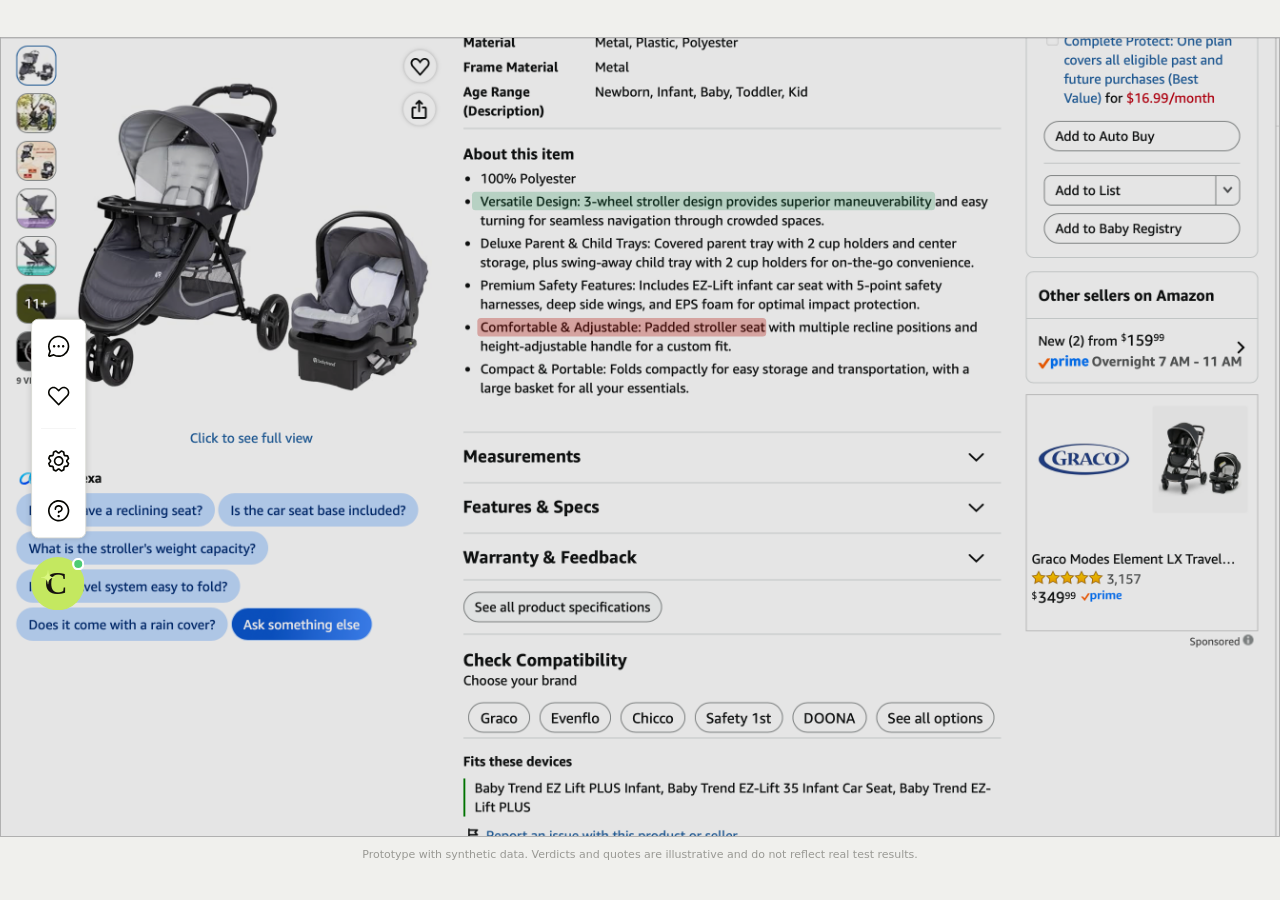
==== commit 053545db: "deploy: dbdf7a8dbe8035645c70dfb87c2ee7da8a419466" ====
--- a/index.html
+++ b/index.html
@@ -10,8 +10,8 @@
     href="https://fonts.googleapis.com/css2?family=Inter:wght@100..900&family=Noto+Serif:ital,wght@0,100..900;1,100..900&family=Roboto+Mono:ital,wght@0,100..700;1,100..700&display=swap"
     rel="stylesheet">
   <title>Connie Claim Checks</title>
-  <script type="module" crossorigin src="./assets/index-DvTKghMW.js"></script>
-  <link rel="stylesheet" crossorigin href="./assets/index-DNU2w5Lz.css">
+  <script type="module" crossorigin src="./assets/index-rp76PZkG.js"></script>
+  <link rel="stylesheet" crossorigin href="./assets/index-DrQusUlR.css">
 </head>
 
 <body>
--- a/assets/index-DrQusUlR.css
+++ b/assets/index-DrQusUlR.css
@@ -0,0 +1 @@
+.accordion{display:flex;flex-direction:column;gap:var(--sds-size-space-400);width:100%}.accordion-item{--border-radius: var(--sds-size-radius-200);background:var(--sds-color-background-default-secondary);box-shadow:inset 0 0 0 var(--sds-size-stroke-border) var(--sds-color-border-default-default);border-radius:var(--border-radius);color:var(--sds-color-text-default-default);display:flex;flex-direction:column;line-height:var(--global-line-height-body);width:100%}.accordion-item:has(.accordion-item-title>button[data-hovered]){background:var(--sds-color-background-default-secondary-hover)}.accordion-item:has(.accordion-item-title>button[data-focus-visible]){outline:none;position:relative;--offset: calc(var(--sds-size-stroke-border) * 2)}.accordion-item:has(.accordion-item-title>button[data-focus-visible]):before{content:"";border-radius:calc(var(--border-radius) + var(--offset));bottom:calc(-1 * var(--offset));box-shadow:0 0 0 var(--global-focus-ring-size) var(--global-focus-ring-color);left:calc(-1 * var(--offset));position:absolute;right:calc(-1 * var(--offset));top:calc(-1 * var(--offset))}.accordion-item .accordion-item-title>button{align-items:center;color:var(--sds-color-text-default-default);cursor:pointer;display:flex;justify-content:space-between;padding:var(--sds-size-space-400);width:100%}.accordion-item .accordion-item-title,.accordion-item .accordion-item-title>button{font:var(--sds-font-body-strong)}.accordion-item .accordion-item-indicator{--icon-fill: var(--sds-color-icon-default-default)}.accordion-item .accordion-item-content{max-height:0;overflow-y:hidden}.accordion-item[data-expanded]{background:var(--sds-color-background-default-default)}.accordion-item[data-expanded]>.accordion-item-title>button{padding-bottom:var(--sds-size-space-200)}.accordion-item[data-expanded]>.accordion-item-title>button>.accordion-item-indicator{transform:scaleY(-1) translateY(2px)}.accordion-item[data-expanded]:has(.accordion-item-title>button[data-hovered]){background:var(--sds-color-background-default-default-hover)}.accordion-item[data-expanded]>.accordion-item-content{margin-left:auto;margin-right:auto;max-height:initial;padding-bottom:var(--sds-size-space-400);width:calc(100% - var(--sds-size-space-400) * 2)}.avatar-button{border-radius:var(--avatar-border-radius);cursor:pointer;height:var(--avatar-diameter);width:var(--avatar-diameter)}.avatar-button:focus-visible{outline:none;--offset: calc(var(--sds-size-stroke-border) * 2)}.avatar-button:focus-visible:before{content:"";border-radius:calc(var(--avatar-border-radius) + var(--offset));bottom:calc(-1 * var(--offset));box-shadow:0 0 0 var(--global-focus-ring-size) var(--global-focus-ring-color);left:calc(-1 * var(--offset));position:absolute;right:calc(-1 * var(--offset));top:calc(-1 * var(--offset))}.avatar{border-radius:var(--avatar-border-radius);position:relative;height:var(--avatar-diameter);width:var(--avatar-diameter)}.avatar>img,.avatar>svg{border-radius:var(--avatar-border-radius);height:auto;width:100%;position:absolute;top:0;left:0}.avatar>svg{background:var(--sds-color-background-brand-default)}.avatar>svg>text{fill:var(--sds-color-text-brand-on-brand);font-size:var(--sds-typography-scale-07)}.avatar-block{align-items:start;color:var(--sds-color-text-default-secondary);display:grid;grid-template-areas:"avatar title";grid-template-columns:auto 1fr;column-gap:var(--sds-size-space-200);row-gap:var(--sds-size-space-050)}.avatar-block:has(>.text-body-base){grid-template-areas:"avatar title" "avatar description"}.avatar-block>.avatar{grid-area:avatar}.avatar-block>.text-body-strong{grid-area:title}.avatar-block>.text-body-base{grid-area:description}.avatar-shape-circle{--avatar-border-radius: var(--sds-size-radius-full)}.avatar-shape-square{--avatar-border-radius: var(--sds-size-radius-200)}.avatar-size-small{--avatar-diameter: var(--sds-size-icon-small)}.avatar-size-medium{--avatar-diameter: var(--sds-size-icon-medium)}.avatar-size-large{--avatar-diameter: var(--sds-size-icon-large)}.avatar-group{align-items:center;display:flex;gap:var(--sds-size-space-300)}.avatar-group>.avatar+.avatar{margin-left:calc(var(--sds-size-space-300) * -1 + var(--avatar-group-gap))}.avatar-group>.avatar-group-overflow{align-items:center;background:var(--sds-color-background-default-secondary);border-radius:var(--sds-size-radius-200);color:var(--sds-color-text-default-secondary);display:flex;justify-content:center;font:var(--sds-font-body-small);font-weight:var(--sds-typography-body-weight-strong);height:var(--sds-typography-scale-05);width:var(--sds-typography-scale-05)}.avatar-group.avatar-group-spacing-100{--avatar-group-gap: var(--sds-size-space-100)}.avatar-group.avatar-group-spacing-200{--avatar-group-gap: var(--sds-size-space-200)}.avatar-group.avatar-group-spacing-300{--avatar-group-gap: var(--sds-size-space-300)}.avatar-group.avatar-group-spacing-negative-100>.avatar,.avatar-group.avatar-group-spacing-negative-200>.avatar,.avatar-group.avatar-group-spacing-negative-300>.avatar{box-shadow:var(--sds-effects-shadows-drop-shadow-200)}.avatar-group.avatar-group-spacing-negative-100{--avatar-group-gap: var(--sds-size-space-negative-100)}.avatar-group.avatar-group-spacing-negative-200{--avatar-group-gap: var(--sds-size-space-negative-200)}.avatar-group.avatar-group-spacing-negative-300{--avatar-group-gap: var(--sds-size-space-negative-300)}.button{--border-radius: var(--sds-size-radius-200);align-items:center;box-shadow:inset 0 0 0 var(--sds-size-stroke-border) var(--button-border-color);border-radius:var(--border-radius);background:var(--button-background-color);color:var(--button-color);cursor:pointer;display:inline-flex;font:var(--button-font);gap:var(--sds-size-space-200);justify-content:center;line-height:1;padding:var(--button-padding-y) var(--button-padding-x);position:relative;white-space:nowrap}.button>.icon{--icon-color: var(--button-color)}.button-size-small{--button-font: var(--sds-font-body-small);--button-padding-x: var(--sds-size-space-200);--button-padding-y: var(--sds-size-space-200)}.button-size-small>.icon{--icon-diameter: var(--sds-typography-scale-02)}.button-size-medium{--button-font: var(--sds-font-body-base);--button-padding-x: var(--sds-size-space-300);--button-padding-y: var(--sds-size-space-300)}.button-size-medium>.icon{--icon-diameter: var(--sds-typography-scale-03)}.button[data-focus-visible]{outline:none;--offset: calc(var(--sds-size-stroke-border) * 2)}.button[data-focus-visible]:before{content:"";border-radius:calc(var(--border-radius) + var(--offset));bottom:calc(-1 * var(--offset));box-shadow:0 0 0 var(--global-focus-ring-size) var(--global-focus-ring-color);left:calc(-1 * var(--offset));position:absolute;right:calc(-1 * var(--offset));top:calc(-1 * var(--offset))}.button-variant-primary{--button-background-color: var(--sds-color-background-brand-default);--button-border-color: var(--sds-color-border-brand-default);--button-color: var(--sds-color-text-brand-on-brand)}.button-variant-primary[data-hovered]:not([data-disabled]){--button-background-color: var(--sds-color-background-brand-hover);--button-border-color: var(--sds-color-border-brand-default)}.button-variant-neutral{--button-background-color: var(--sds-color-background-default-secondary);--button-border-color: var(--sds-color-border-default-default);--button-color: var(--sds-color-text-default-default)}.button-variant-neutral[data-hovered]:not([data-disabled]){--button-background-color: var( --sds-color-background-default-secondary-hover )}.button-variant-subtle{--button-background-color: transparent;--button-border-color: transparent;--button-color: var(--sds-color-text-brand-default)}.button-variant-subtle[data-hovered]:not([data-disabled]){--button-background-color: var( --sds-color-background-default-default-hover )}.button-variant-danger-primary{--button-background-color: var(--sds-color-background-danger-default);--button-border-color: var(--sds-color-border-danger-secondary);--button-color: var(--sds-color-text-danger-on-danger)}.button-variant-danger-primary[data-hovered]:not([data-disabled]){--button-background-color: var(--sds-color-background-danger-hover);--button-border-color: var(--sds-color-border-danger-default)}.button-variant-danger-subtle{--button-background-color: transparent;--button-border-color: transparent;--button-color: var(--sds-color-text-danger-default)}.button-variant-danger-subtle[data-hovered]:not([data-disabled]){--button-background-color: var( --sds-color-background-danger-tertiary-hover )}.button[data-disabled]{cursor:default;pointer-events:none;--button-background-color: var(--sds-color-background-disabled-default);--button-border-color: var(--sds-color-border-disabled-default);--button-color: var(--sds-color-text-disabled-default)}.button-group{align-items:center;display:flex;gap:var(--sds-size-space-300)}.button-group.button-group-align-start{justify-content:flex-start}.button-group.button-group-align-center{justify-content:center}.button-group.button-group-align-end{justify-content:flex-end}.button-group.button-group-align-justify>.button{flex:1}.button-group.button-group-align-stack{flex-direction:column}.button-group.button-group-align-stack>.button{width:100%}.checkbox{--checkbox-background: var(--sds-color-background-default-default);--checkbox-border: var(--sds-color-border-default-default);--checkbox-icon: var(--sds-color-icon-brand-on-brand);--checkbox-border-radius: var(--sds-size-radius-100);align-items:center;background:var(--checkbox-background);box-shadow:inset 0 0 0 var(--sds-size-stroke-border) var(--checkbox-border);box-sizing:border-box;border-radius:var(--checkbox-border-radius);display:flex;height:var(--sds-size-space-400);justify-content:center;position:relative;width:var(--sds-size-space-400)}.checkbox>.icon{--icon-color: var(--checkbox-icon);display:none}.checkbox[data-disabled],.checkbox[data-disabled][data-selected]{--checkbox-background: var(--sds-color-background-disabled-default);--checkbox-border: var(--sds-color-border-disabled-default)}.checkbox[data-selected],.checkbox-field[data-selected]>.checkbox{--checkbox-background: var(--sds-color-background-brand-default);--checkbox-border: var(--checkbox-background)}.checkbox-field[data-selected]:not([data-indeterminate])>.checkbox>.icon-selected,.checkbox[data-selected]:not([data-indeterminate])>.icon-selected{display:block}.checkbox-field[data-selected][data-indeterminate]>.checkbox>.icon-indeterminate,.checkbox[data-selected][data-indeterminate]>.icon-indeterminate{display:block}.checkbox[data-selected][data-disabled],.checkbox-field[data-selected][data-disabled]>.checkbox{--checkbox-icon: var(--sds-color-icon-disabled-default)}.checkbox-field[data-focus-visible] .checkbox:before{--offset: calc(var(--sds-size-stroke-border) * 2);content:"";border-radius:calc(var(--checkbox-border-radius) + var(--offset));bottom:calc(-1 * var(--offset));box-shadow:0 0 0 var(--global-focus-ring-size) var(--global-focus-ring-color);left:calc(-1 * var(--offset));position:absolute;right:calc(-1 * var(--offset));top:calc(-1 * var(--offset))}.checkbox-group{display:flex;flex-direction:column;gap:var(--sds-size-space-200)}.checkbox-field{--checkbox-field-label-color: var(--sds-color-text-default-default);--checkbox-field-description-color: var(--sds-color-text-default-secondary);align-items:center;column-gap:var(--sds-size-space-400);display:grid;grid-template-columns:var(--sds-size-space-300) 1fr;row-gap:var(--sds-size-space-100);width:100%}.checkbox-field>.checkbox{grid-row-start:1;grid-column-start:1}.checkbox-field>.label{color:var(--checkbox-field-label-color);grid-row-start:1;grid-column-start:2}.checkbox-field>.description{color:var(--checkbox-field-description-color);grid-row-start:2;grid-column-start:2}.checkbox-field[data-disabled]>.label{--checkbox-field-label-color: var(--sds-color-text-disabled-default)}.checkbox-field[data-disabled]>.description{--checkbox-field-description-color: var(--sds-color-text-disabled-default)}.checkbox-field[data-disabled] .checkbox,.checkbox-field[data-disabled][data-selected] .checkbox{--checkbox-background: var(--sds-color-background-disabled-default);--checkbox-border: var(--sds-color-border-disabled-default);--checkbox-icon: var(--sds-color-icon-disabled-on-disabled)}.dialog-container{align-items:center;bottom:0;display:flex;justify-content:center;left:0;position:fixed;right:0;top:0;z-index:var(--global-stack-dialog-container)}.dialog-backdrop{-webkit-backdrop-filter:var(--sds-effects-backdrop-filter-blur-overlay);backdrop-filter:var(--sds-effects-backdrop-filter-blur-overlay);background:var(--sds-color-background-utilities-scrim);bottom:0;left:0;position:fixed;right:0;top:0;z-index:var(--global-stack-dialog-backdrop)}.dialog{--dialog-padding-y: var(--sds-size-space-800);background:var(--sds-color-background-default-default);box-shadow:var(--sds-effects-shadows-drop-shadow-400);box-sizing:border-box;display:flex;flex-direction:column;padding-bottom:var(--dialog-padding-y);padding-top:var(--dialog-padding-y);position:relative}.dialog:focus{outline:none}.dialog .dialog-close{position:absolute;top:var(--sds-size-space-200);right:var(--sds-size-space-200)}.dialog-type-card{border-radius:var(--sds-size-radius-200);border:var(--sds-size-stroke-border) solid var(--sds-color-border-default-default);max-width:var(--global-dialog-max-width);width:calc(100% - var(--sds-size-space-400) * 2)}.dialog-type-sheet{align-self:flex-end;border-top:var(--sds-size-stroke-border) solid var(--sds-color-border-default-default);max-width:100%;width:100%;padding-left:calc((100% - min(var(--global-container-max-width),100%))/2);padding-right:calc((100% - min(var(--global-container-max-width),100%))/2)}.dialog-title,.dialog-description,.dialog .button-group,.dialog-body{padding-left:var(--sds-size-space-800);padding-right:var(--sds-size-space-800)}.dialog-body-bleed{margin-left:calc(-1 * var(--sds-size-space-800));margin-right:calc(-1 * var(--sds-size-space-800));--table-gutter-inset: var(--sds-size-space-800)}.dialog .button-group,.dialog-body{margin-top:var(--sds-size-space-600)}.dialog-description{margin-top:var(--sds-size-space-200)}.fieldset{border:none;display:flex;flex-direction:column;gap:var(--sds-size-space-600);width:100%}.fieldset.fieldset-disabled{--field-label-color: var(--sds-color-text-disabled-default);--field-description-color: var(--sds-color-text-disabled-default)}.fieldset.fieldset-disabled>*{color:var(--sds-color-text-disabled-default)}.field-group{display:flex;flex-direction:column;gap:var(--sds-size-space-600)}.field{--field-label-color: var(--sds-color-text-default-default);--field-description-color: var(--sds-color-text-default-secondary);--field-row-gap: var(--sds-size-space-200);display:grid;grid-template-areas:"field-label field-extra" "field-main field-main" "field-description field-description" "field-error field-error";width:100%}[data-disabled]>.field,.field[data-disabled]{--field-label-color: var(--sds-color-text-disabled-default);--field-description-color: var(--sds-color-text-disabled-default)}.field .select,.field .input,.field .text-area,.field .slider{grid-area:field-main}.field .label{grid-area:field-label;margin-bottom:var(--field-row-gap)}.field .description{grid-area:field-description;margin-top:var(--field-row-gap)}.field .error-message{grid-area:field-error;margin-top:var(--field-row-gap)}.form.form-single-line{align-items:center;display:flex;flex-direction:row;gap:var(--sds-size-space-300)}.legend{font:var(--sds-font-subheading)}.label{color:var(--field-label-color);font:var(--sds-font-body-base)}.description{color:var(--field-description-color);font:var(--sds-font-body-base)}.error-message{color:var(--sds-color-text-danger-default);font:var(--sds-font-body-base)}.icon-button{--border-radius: var(--sds-size-radius-full)}.image{max-width:100%;object-fit:cover;object-position:center;width:auto}.image-placeholder{background:var(--sds-color-background-default-secondary);display:block;width:100%}img.image-loading{display:none}.image-variant-rounded{border-radius:var(--sds-size-radius-100)}.image-aspect-ratio-1-1{aspect-ratio:1 / 1}.image-aspect-ratio-16-9{aspect-ratio:16 / 9}.image-aspect-ratio-4-3{aspect-ratio:4 / 3}.image-aspect-ratio-fill{width:100%}.image-aspect-ratio-natural{aspect-ratio:auto}.image-size-small{--image-size-height: 10rem;height:var(--image-size-height)}.image-size-medium{--image-size-height: 20rem;height:var(--image-size-height)}.image-size-large{--image-size-height: 30rem;height:var(--image-size-height)}.image-size-fill{--image-size-height: auto;height:var(--image-size-height);width:100%}.image-size-natural{--image-size-height: auto;height:var(--image-size-height)}.image-size .picture{display:flex;width:100%}.input{--input-background-color: var(--sds-color-background-default-default);--input-text-color: var(--sds-color-text-default-default);--input-border-color: var(--sds-color-border-default-default);--input-placeholder-color: var(--sds-color-text-default-tertiary);align-items:center;background-color:var(--input-background-color);box-shadow:inset 0 0 0 var(--sds-size-stroke-border) var(--input-border-color);border-radius:var(--sds-size-radius-200);color:var(--input-text-color);display:flex;line-height:1;padding:calc(var(--sds-size-space-300) - var(--sds-size-stroke-border) * 2) var(--sds-size-space-400);position:relative;width:100%}.input::placeholder{color:var(--input-placeholder-color)}.input[data-disabled]{--input-background-color: var(--sds-color-background-disabled-default);--input-text-color: var(--sds-color-text-disabled-default);--input-border-color: var(--sds-color-border-disabled-default)}.input[data-invalid]:not([data-disabled]){--input-border-color: var(--sds-color-border-danger-default)}.input[data-focus-visible]{--input-border-color: var(--sds-color-border-brand-secondary)}.link{text-decoration:none}.list-box{--list-box-item-template-areas: "label" "description";background:var(--sds-color-background-default-default);border-radius:var(--sds-size-radius-200);box-shadow:0 0 0 var(--sds-size-stroke-border) var(--sds-color-border-default-default),var(--sds-effects-shadows-drop-shadow-400);display:flex;flex-direction:column;outline:none;overflow-y:auto;padding:var(--sds-size-space-200)}.list-box[data-orientation=horizontal],.list-box[data-layout=grid]{align-items:center;flex-direction:row;width:fit-content;max-width:100%}.list-box .list-box-item:has([slot=image]):not(:has(:only-child)){--list-box-item-template-areas: "image ." "image label" "image description" "image ."}.list-box[data-layout=grid][data-orientation=vertical] .list-box-item:not(:has(:only-child)){--list-box-item-template-areas: "label" "description"}.list-box[data-layout=grid][data-orientation=vertical] .list-box-item:not(:has(:only-child)):has([slot=image]){--list-box-item-template-areas: "image" "label" "description"}.list-box .list-box-item:has(:only-child){--list-box-item-template-areas: "only-child"}.list-box .list-box-item:has(:only-child)>:only-child{grid-area:only-child}.list-box[data-layout=grid]{display:grid;grid-template-columns:auto auto;scrollbar-gutter:stable}.list-box[data-orientation=horizontal]{width:100%;max-width:none;grid-auto-flow:column;grid-template-rows:auto auto;grid-template-columns:none;grid-auto-columns:auto}.list-box-item{--list-box-label-color: var(--sds-color-text-default-default);--list-box-description-color: var(--sds-color-text-default-secondary);--list-box-icon-color: var(--sds-color-icon-default-default);align-items:center;background-color:transparent;border-radius:var(--sds-size-radius-200);color:var(--list-box-label-color);column-gap:var(--sds-size-space-200);cursor:pointer;display:grid;grid-template-areas:var(--list-box-item-template-areas);grid-template-columns:auto 1fr;padding:var(--sds-size-space-200) var(--sds-size-space-200)}.list-box-item>.icon{--icon-color: var(--list-box-icon-color);opacity:0}.list-box-item [slot=label]{grid-area:label;text-wrap:nowrap}.list-box-item [slot=description]{grid-area:description;text-wrap:nowrap}.list-box-item [slot=image]{grid-area:image;height:auto}.list-box-item[data-selected]>.icon{opacity:1}.list-box-item[data-disabled]{color:var(--sds-color-text-disabled-default)}.list-box-item[data-focused]{--list-box-label-color: var(--sds-color-text-brand-on-brand);--list-box-description-color: var(--sds-color-text-brand-on-brand);--list-box-icon-color: var(--sds-color-icon-brand-on-brand);background-color:var(--sds-color-background-brand-default);outline:none}.logo{--border-radius: var(--sds-size-radius-200);border-radius:var(--border-radius);position:relative}.logo[data-focus-visible]{outline:none;--offset: calc(var(--sds-size-stroke-border) * 2)}.logo[data-focus-visible]:before{content:"";border-radius:calc(var(--border-radius) + var(--offset));bottom:calc(-1 * var(--offset));box-shadow:0 0 0 var(--global-focus-ring-size) var(--global-focus-ring-color);left:calc(-1 * var(--offset));position:absolute;right:calc(-1 * var(--offset));top:calc(-1 * var(--offset))}.logo>svg{--logo-color: var(--sds-color-icon-default-default);height:auto;width:var(--sds-size-icon-small)}.menu{--menu-anchor-gap: var(--sds-size-space-300);--menu-anchor-offset: var(--sds-size-space-300);--menu-anchor-padding: var(--sds-size-space-300);background:var(--sds-color-background-default-default);border-radius:var(--sds-size-radius-200);box-shadow:inset 0 0 0 var(--sds-size-stroke-border) var(--sds-color-border-default-default),var(--sds-effects-shadows-drop-shadow-400);outline:none;overflow-y:auto;padding:var(--sds-size-space-200)}.menu-header{padding:var(--sds-size-space-200) var(--sds-size-space-400) var(--sds-size-space-100)}.menu-section{width:100%}.menu-heading{color:var(--sds-color-text-default-secondary);font:var(--sds-font-body-strong);padding:var(--sds-size-space-200) var(--sds-size-space-400) var(--sds-size-space-100)}.menu-separator{background-color:var(--sds-color-border-default-default);display:block;height:var(--sds-size-stroke-border);margin:var(--sds-size-space-100) var(--sds-size-space-400)}.menu-item{--menu-label-column-start: 1;--menu-label-column-span-a: 2;--menu-label-column-span-b: 1;--menu-description-column-start: 1;--menu-description-column-span: 3;--menu-item-background-color: transparent;--menu-item-icon-color: var(--sds-color-icon-default-default);--menu-item-label-color: var(--sds-color-text-default-default);--menu-item-description-color: var(--sds-color-text-default-secondary);background-color:var(--menu-item-background-color);border-radius:var(--sds-size-radius-200);color:var(--menu-item-label-color);column-gap:var(--sds-size-space-400);display:grid;font:var(--sds-font-body-base);grid-template-columns:1fr auto;padding:var(--sds-size-space-300) var(--sds-size-space-400);row-gap:var(--sds-size-space-100);width:100%}.menu-item[data-focused]{outline:none}.menu-item[data-focused],.menu-item[data-hovered]:not([data-disabled]){--menu-item-icon-color: var(--sds-color-icon-brand-on-brand);--menu-item-label-color: var(--sds-color-text-brand-on-brand);--menu-item-description-color: var(--sds-color-text-brand-on-brand);--menu-item-background-color: var(--sds-color-background-brand-default)}.menu-item[data-disabled]{--menu-item-icon-color: var(--sds-color-icon-disabled-default);--menu-item-label-color: var(--sds-color-text-disabled-default);--menu-item-description-color: var(--sds-color-text-disabled-default)}.menu-item:has(>.keyboard){--menu-label-column-span-b: 0}.menu-item:has(>.icon){--menu-label-column-start: 2;--menu-label-column-span-a: 1;--menu-description-column-start: 2;--menu-description-column-span: 2}.menu-item>.icon{--icon-color: var(--menu-item-icon-color)}.menu-label{color:var(--menu-item-label-color);grid-column:var(--menu-label-column-start) / span calc(var(--menu-label-column-span-a) + var(--menu-label-column-span-b));grid-row-start:1}.menu-description{color:var(--menu-item-description-color);grid-column:var(--menu-description-column-start) / span var(--menu-description-column-span);grid-row-start:2}.keyboard{align-items:center;color:var(--menu-item-description-color);display:flex;gap:var(--sds-size-space-100);text-transform:capitalize}.keyboard>kbd{display:flex;font:var(--sds-font-body-base);text-align:center}.navigation{display:flex;align-items:center;gap:var(--sds-size-space-200)}.navigation-direction-row{flex-direction:row}.navigation-direction-row>.navigation-button{height:100%;justify-content:center}.navigation-direction-column{flex-direction:column}.navigation-direction-column>.navigation-button{width:100%}.navigation-pill{--border-radius: var(--sds-size-radius-200);background:transparent;border-radius:var(--border-radius);color:var(--sds-color-text-default-default);cursor:pointer;padding:var(--sds-size-space-200);position:relative}.navigation-pill[data-hovered]{background:var(--sds-color-background-default-default-hover)}.navigation-pill[data-selected]{color:var(--sds-color-text-brand-on-brand-secondary);background:var(--sds-color-background-brand-tertiary)}.navigation-pill[data-focus-visible]{outline:none;--offset: calc(var(--sds-size-stroke-border) * 2)}.navigation-pill[data-focus-visible]:before{content:"";border-radius:calc(var(--border-radius) + var(--offset));bottom:calc(-1 * var(--offset));box-shadow:0 0 0 var(--global-focus-ring-size) var(--global-focus-ring-color);left:calc(-1 * var(--offset));position:absolute;right:calc(-1 * var(--offset));top:calc(-1 * var(--offset))}.navigation-button{--border-radius: 0px;align-items:center;background:transparent;border-radius:var(--border-radius);color:var(--sds-color-text-default-secondary);cursor:pointer;display:flex;gap:var(--sds-size-space-200);line-height:1;padding:var(--sds-size-space-200);position:relative}.navigation-button>.icon{--icon-color: var(--sds-color-icon-default-secondary)}.navigation-button[data-selected]{color:var(--sds-color-text-brand-default)}.navigation-button[data-selected]>.icon{--icon-color: var(--sds-color-icon-brand-default)}.navigation-button[data-hovered]{background:var(--sds-color-background-default-default-hover)}.navigation-button[data-focus-visible]{outline:none;--offset: calc(var(--sds-size-stroke-border) * 2)}.navigation-button[data-focus-visible]:before{content:"";border-radius:calc(var(--border-radius) + var(--offset));bottom:calc(-1 * var(--offset));box-shadow:0 0 0 var(--global-focus-ring-size) var(--global-focus-ring-color);left:calc(-1 * var(--offset));position:absolute;right:calc(-1 * var(--offset));top:calc(-1 * var(--offset))}.navigation-button.navigation-button-direction-column{flex-direction:column}.navigation-button.navigation-button-direction-row{flex-direction:row}.navigation-button.navigation-button-size-small{font:var(--sds-font-body-small-strong)}.navigation-button.navigation-button-size-medium{font:var(--sds-font-body-base)}.notification{--border-radius: var(--sds-size-radius-200);align-items:center;background-color:var(--notification-background-color);border-radius:var(--border-radius);box-shadow:inset 0 0 0 var(--sds-size-stroke-border) var(--notification-border-color);color:var(--notification-color);display:grid;grid-template-areas:"icon content" "icon content" "icon content";grid-template-columns:min-content 1fr;justify-content:center;padding:var(--sds-size-space-400) var(--sds-size-space-300) var(--sds-size-space-400) var(--sds-size-space-400);position:relative;width:100%}.notification>.notification-icon{align-self:flex-start;grid-area:icon}.notification>.notification-icon+.notification-content{margin-left:var(--sds-size-space-300)}.notification>.notification-content{grid-area:content}.notification>.notification-content>*+*{margin-top:var(--sds-size-space-100)}.notification>.notification-content>.button{margin-top:var(--sds-size-space-300)}.notification>.notification-icon>.icon{--icon-color: var(--notification-icon)}.notification>.icon-button{position:absolute;right:var(--sds-size-space-200);top:var(--sds-size-space-200)}.notification-variant-message{--notification-color: var(--sds-color-text-default-default);--notification-icon: var(--sds-color-icon-default-default);--notification-border-color: var(--sds-color-border-default-default);--notification-background-color: var(--sds-color-background-default-default)}.notification-variant-alert{--notification-color: var(--sds-color-text-danger-on-danger-tertiary);--notification-icon: var(--sds-color-icon-danger-on-danger-tertiary);--notification-border-color: var(--sds-color-border-danger-default);--notification-background-color: var(--sds-color-background-danger-tertiary)}.pagination{display:flex;align-items:center;justify-content:space-between;width:100%}.pagination-list{align-items:center;display:flex;gap:var(--sds-size-space-200)}.radio{--radio-background: var(--sds-color-background-default-default);--radio-border: var(--sds-color-border-default-default);--radio-icon: var(--sds-color-icon-brand-on-brand);--radio-border-radius: var(--sds-size-space-400);background:var(--radio-background);box-shadow:inset 0 0 0 var(--sds-size-stroke-border) var(--radio-border);border-radius:var(--radio-border-radius);height:var(--sds-size-space-400);position:relative;width:var(--sds-size-space-400)}.radio>.radio-check{background:var(--radio-icon);border-radius:var(--sds-size-space-200);display:none;left:50%;position:absolute;top:50%;transform:translate(-50%,-50%);height:var(--sds-size-space-200);width:var(--sds-size-space-200)}.radio-field[data-selected] .radio{--radio-background: var(--sds-color-background-brand-default);--radio-border: var(--radio-background)}.radio-field[data-selected] .radio>.radio-check{display:block}.radio-field[data-focus-visible] .radio:before{--offset: calc(var(--sds-size-stroke-border) * 2);content:"";border-radius:calc(var(--radio-border-radius) + var(--offset));bottom:calc(-1 * var(--offset));box-shadow:0 0 0 var(--global-focus-ring-size) var(--global-focus-ring-color);left:calc(-1 * var(--offset));position:absolute;right:calc(-1 * var(--offset));top:calc(-1 * var(--offset))}.radio-group{display:flex;flex-direction:column;gap:var(--sds-size-space-200)}.radio-field{--radio-field-label-color: var(--sds-color-text-default-default);--radio-field-description-color: var(--sds-color-text-default-secondary);align-items:center;column-gap:var(--sds-size-space-400);display:grid;grid-template-columns:var(--sds-size-space-300) 1fr;row-gap:var(--sds-size-space-100);width:100%}.radio-field>.radio{grid-row-start:1;grid-column-start:1}.radio-field>.label{color:var(--radio-field-label-color);grid-row-start:1;grid-column-start:2}.radio-field>.description{color:var(--radio-field-description-color);grid-row-start:2;grid-column-start:2}.radio-field[data-disabled]>.label{--radio-field-label-color: var(--sds-color-text-disabled-default)}.radio-field[data-disabled]>.description{--radio-field-description-color: var(--sds-color-text-disabled-default)}.radio-field[data-disabled] .radio,.radio-field[data-disabled][data-selected] .radio{--radio-background: var(--sds-color-background-disabled-default);--radio-border: var(--sds-color-border-disabled-default);--radio-icon: var(--sds-color-icon-disabled-on-disabled)}.search-input::-ms-clear{display:none;width:0;height:0}.search-input::-ms-reveal{display:none;width:0;height:0}.search-input::-webkit-search-decoration,.search-input::-webkit-search-cancel-button,.search-input::-webkit-search-results-button,.search-input::-webkit-search-results-decoration{display:none}.search-input-container{position:relative}.search-input{border-radius:var(--sds-size-radius-full);padding-right:calc(var(--sds-size-space-800) + var(--sds-size-space-100))}.search-icon{position:absolute;top:50%;right:var(--sds-size-space-100);transform:translateY(-50%)}.select-container{width:100%}.select{--select-background-color: var(--sds-color-background-default-default);--select-text-color: var(--sds-color-text-default-default);--select-border-color: var(--sds-color-border-default-default);align-items:center;background-color:var(--select-background-color);box-shadow:inset 0 0 0 var(--sds-size-stroke-border) var(--select-border-color);border-radius:var(--sds-size-radius-200);color:var(--select-text-color);display:flex;gap:var(--sds-size-space-200);padding:calc(var(--sds-size-space-300) - var(--sds-size-stroke-border) * 2) var(--sds-size-space-300) calc(var(--sds-size-space-300) - var(--sds-size-stroke-border) * 2) var(--sds-size-space-400);position:relative;justify-content:space-between;width:100%}.select>.icon{--icon-color: var(--sds-color-icon-default-default)}.select>.select-value{align-items:center;color:var(--select-text-color);display:flex;gap:var(--sds-size-space-200)}.select>.select-value[data-placeholder]{--select-text-color: var(--sds-color-text-default-tertiary)}.select>.select-value .select-item-check{display:none}.select[data-disabled]{--select-background-color: var(--sds-color-background-disabled-default);--select-text-color: var(--sds-color-text-disabled-default);--select-border-color: var(--sds-color-border-disabled-default)}.select[data-disabled]>.icon{--icon-color: var(--sds-color-icon-disabled-on-disabled)}.select:has(~.error-message):not([data-disabled]),.select[data-invalid]:not([data-disabled]){--select-border-color: var(--sds-color-border-danger-default)}.select[data-focus-visible]{--select-border-color: var(--sds-color-border-brand-secondary)}.select-item{gap:var(--sds-size-space-200);min-width:calc(var(--sds-size-space-400) * 10);padding-left:var(--sds-size-space-100)}.select-item .select-item-check{opacity:0}.select-item[data-selected] .select-item-check{opacity:1}.slider-field{--slider-thumb-background-color: var(--sds-color-background-brand-default);--slider-thumb-border-color: var(--sds-color-background-brand-default);--slider-track-background-color: var(--sds-color-background-brand-secondary);font:var(--sds-font-body-base);width:100%}.slider-field[data-disabled]{--slider-thumb-background-color: var( --sds-color-background-disabled-default );--slider-thumb-border-color: var(--sds-color-border-disabled-default);--slider-track-background-color: var( --sds-color-background-disabled-default )}.slider-field .slider{height:var(--sds-size-space-400);width:100%}.slider-field .slider:before{height:var(--sds-size-space-200);top:50%;width:100%;transform:translateY(-50%)}.slider-field .slider-thumb{top:50%}.slider-output{align-self:flex-end;justify-self:flex-end;font:var(--sds-font-body-small);grid-area:field-extra;margin-bottom:var(--sds-size-space-200)}.slider-thumb{--border-radius: var(--sds-size-radius-full);background:var(--slider-thumb-background-color);border-radius:var(--border-radius);box-shadow:inset 0 0 0 var(--sds-size-stroke-border) var(--slider-thumb-border-color);height:var(--sds-size-space-400);width:var(--sds-size-space-400);forced-color-adjust:none}.slider-thumb[data-focus-visible]{outline:none;--offset: calc(var(--sds-size-stroke-border) * 2)}.slider-thumb[data-focus-visible]:before{content:"";border-radius:calc(var(--border-radius) + var(--offset));bottom:calc(-1 * var(--offset));box-shadow:0 0 0 var(--global-focus-ring-size) var(--global-focus-ring-color);left:calc(-1 * var(--offset));position:absolute;right:calc(-1 * var(--offset));top:calc(-1 * var(--offset))}.slider{position:relative}.slider:before{content:"";background:var(--slider-track-background-color);border-radius:var(--sds-size-radius-full);display:block;position:absolute}.switch{--switch-background: var(--sds-color-background-default-secondary);--switch-border: var(--sds-color-border-default-default);--switch-icon: var(--sds-color-icon-default-secondary);--switch-padding: var(--sds-size-space-100);--switch-width: calc(var(--sds-size-space-400) + var(--sds-size-space-600));--switch-icon-diameter: var(--sds-size-space-400);--switch-icon-x: calc(var(--switch-padding));--switch-border-radius: var(--sds-size-space-600);background:var(--switch-background);box-shadow:inset 0 0 0 var(--sds-size-stroke-border) var(--switch-border);border-radius:var(--switch-border-radius);height:var(--sds-size-space-600);padding:var(--switch-padding);position:relative;width:var(--switch-width)}.switch>.switch-icon{background:var(--switch-icon);border-radius:var(--switch-icon-diameter);display:block;left:0;position:absolute;top:50%;transform:translateY(-50%) translate(var(--switch-icon-x));height:var(--switch-icon-diameter);width:var(--switch-icon-diameter)}.switch-group{display:flex;flex-direction:column;gap:var(--sds-size-space-300)}.switch-field[data-selected] .switch{--switch-background: var(--sds-color-background-brand-default);--switch-border: var(--switch-background);--switch-icon: var(--sds-color-icon-brand-on-brand);--switch-icon-x: calc( var(--switch-width) - var(--switch-padding) - var(--switch-icon-diameter) )}.switch-field[data-focus-visible] .switch:before{--offset: calc(var(--sds-size-stroke-border) * 2);content:"";border-radius:calc(var(--switch-border-radius) + var(--offset));bottom:calc(-1 * var(--offset));box-shadow:0 0 0 var(--global-focus-ring-size) var(--global-focus-ring-color);left:calc(-1 * var(--offset));position:absolute;right:calc(-1 * var(--offset));top:calc(-1 * var(--offset))}.switch-field{--switch-field-label-color: var(--sds-color-text-default-default);--switch-field-description-color: var(--sds-color-text-default-secondary);align-items:center;column-gap:var(--sds-size-space-300);display:grid;grid-template-columns:1fr auto;row-gap:var(--sds-size-space-100)}.switch-field>.switch{grid-row-start:1;grid-column-start:2}.switch-field>.label{color:var(--switch-field-label-color);grid-row-start:1;grid-column-start:1}.switch-field>.description{color:var(--switch-field-description-color);grid-row-start:2;grid-column-start:1}.switch-field[data-disabled]>.label{--switch-field-label-color: var(--sds-color-text-disabled-default)}.switch-field[data-disabled]>.description{--switch-field-description-color: var(--sds-color-text-disabled-default)}.switch-field[data-disabled] .switch,.switch-field[data-disabled][data-selected] .switch{--switch-background: var(--sds-color-background-disabled-default);--switch-border: var(--sds-color-border-disabled-default);--switch-icon: var(--sds-color-icon-disabled-default)}.tab{--color: var(--sds-color-text-default-secondary);--border-color: var(--sds-color-border-default-default);--border-radius: var(--sds-size-radius-100);padding:var(--sds-size-space-100) var(--sds-size-space-300);border-bottom:solid var(--sds-size-stroke-border) var(--border-color);border-radius:var(--border-radius) var(--border-radius) 0 0;box-sizing:border-box;color:var(--color);cursor:pointer;outline:none;position:relative}.tab[data-selected]{--color: var(--sds-color-text-default-default);--border-color: var(--sds-color-border-default-secondary);position:relative;z-index:1}.tab[data-hovered]:not([data-selected]){background:var(--sds-color-background-default-default-hover)}.tab[data-focus-visible]{--offset: calc(var(--sds-size-stroke-border) * 0)}.tab[data-focus-visible]:before{content:"";border-radius:calc(var(--border-radius) + var(--offset)) calc(var(--border-radius) + var(--offset)) 0 0;bottom:calc(-1 * var(--offset));box-shadow:0 0 0 var(--global-focus-ring-size) var(--global-focus-ring-color);left:calc(-1 * var(--offset));position:absolute;right:calc(-1 * var(--offset));top:calc(-1 * var(--offset))}.tab-list{display:flex}.tab-panel{outline:none;padding:var(--sds-size-space-300)}.table{--table-cell-border-right-thickness: 0;--table-cell-padding-x: var(--sds-size-space-200);--table-cell-padding-y: var(--sds-size-space-400);border-collapse:collapse;border-spacing:0;width:100%}.table-bleed{border-radius:0;border-right-width:0;border-left-width:0}.table-dense{--table-cell-padding-x: var(--sds-size-space-200);--table-cell-padding-y: var(--sds-size-space-200)}.table-grid{--table-cell-border-right-thickness: var(--sds-size-stroke-border)}.table-striped .table-row:nth-child(2n){--table-row-background: var(--sds-color-background-default-secondary)}.table-row{background-color:var(--table-row-background)}.table-row-interactive.table-row-interactive:hover{--table-row-background: var(--sds-color-background-default-hover)}.table-cell,.table-column{border-left-width:0;border-bottom:var(--sds-size-stroke-border) solid var(--sds-color-border-default-default);padding:var(--table-cell-padding-y) var(--table-cell-padding-x);text-align:var(--cell-text-align)}.table-cell:first-child,.table-column:first-child{padding-left:var(--table-gutter-inset, var(--table-cell-padding-x))}.table-cell:last-child,.table-column:last-child{padding-right:var(--table-gutter-inset, var(--table-cell-padding-x))}.table-striped .table-row>.table-cell:not(.table-column),.table-striped .table-row>.table-column:not(.table-column){border-bottom-width:0}.table-cell:not(:last-child),.table-column:not(:last-child){border-right:var(--table-cell-border-right-thickness) solid var(--sds-color-border-default-default)}.table-column{color:var(--sds-color-text-default-secondary);font:var(--sds-font-body-small);font-weight:var(--sds-typography-weight-bold)}.table-column-inner{align-items:center;display:flex;justify-content:space-between}.table-align-start{--cell-text-align: left}.table-align-end{--cell-text-align: right}.table-align-center{--cell-text-align: center}.table-cell{font:var(--sds-font-body-small);position:relative}.table-cell-link{bottom:0;left:0;position:absolute;right:0;top:0}.tag-button{cursor:pointer}.tag:has(.tag-remove-button[data-focus-visible]),.tag-toggle[data-focus-visible],.tag-button[data-focus-visible]{outline:none;position:relative;--offset: calc(var(--sds-size-stroke-border) * 2)}.tag:has(.tag-remove-button[data-focus-visible]):before,.tag-toggle[data-focus-visible]:before,.tag-button[data-focus-visible]:before{content:"";border-radius:calc(var(--border-radius) + var(--offset));bottom:calc(-1 * var(--offset));box-shadow:0 0 0 var(--global-focus-ring-size) var(--global-focus-ring-color);left:calc(-1 * var(--offset));position:absolute;right:calc(-1 * var(--offset));top:calc(-1 * var(--offset))}.tag-remove-button{border-radius:var(--border-radius);cursor:pointer;display:flex;padding:0}.tag{--border-radius: var(--sds-size-radius-200);align-items:center;background-color:var(--tag-background-color);border-radius:var(--border-radius);color:var(--tag-color);display:inline-flex;font:var(--sds-font-body-base);gap:var(--sds-size-space-300);justify-content:center;line-height:1;padding:var(--sds-size-space-200) var(--sds-size-space-200);white-space:nowrap}.tag .icon{--icon-color: var(--tag-icon)}.tag-scheme-brand.tag-variant-secondary{--tag-color: var(--sds-color-text-brand-on-brand-tertiary);--tag-icon: var(--sds-color-icon-brand-on-brand-tertiary);--tag-background-color: var(--sds-color-background-brand-tertiary)}.tag-scheme-brand.tag-variant-secondary[data-hovered],.tag-scheme-brand.tag-variant-secondary:has(.tag-remove-button[data-hovered]){--tag-background-color: var( --sds-color-background-default-tertiary-hover )}.tag-scheme-danger{--tag-color: var(--sds-color-text-danger-on-danger);--tag-icon: var(--sds-color-icon-danger-on-danger);--tag-background-color: var(--sds-color-background-danger-default)}.tag-scheme-danger[data-hovered],.tag-scheme-danger:has(.tag-remove-button[data-hovered]){--tag-background-color: var(--sds-color-background-danger-hover)}.tag-scheme-danger.tag-variant-secondary{--tag-color: var(--sds-color-text-danger-on-danger-secondary);--tag-icon: var(--sds-color-icon-danger-on-danger-secondary);--tag-background-color: var(--sds-color-background-danger-secondary)}.tag-scheme-danger.tag-variant-secondary[data-hovered],.tag-scheme-danger.tag-variant-secondary:has(.tag-remove-button[data-hovered]){--tag-background-color: var( --sds-color-background-danger-secondary-hover )}.tag-scheme-positive{--tag-color: var(--sds-color-text-positive-on-positive);--tag-icon: var(--sds-color-icon-positive-on-positive);--tag-background-color: var(--sds-color-background-positive-default)}.tag-scheme-positive[data-hovered],.tag-scheme-positive:has(.tag-remove-button[data-hovered]){--tag-background-color: var(--sds-color-background-positive-hover)}.tag-scheme-positive.tag-variant-secondary{--tag-color: var(--sds-color-text-positive-on-positive-secondary);--tag-icon: var(--sds-color-icon-positive-on-positive-secondary);--tag-background-color: var(--sds-color-background-positive-secondary)}.tag-scheme-positive.tag-variant-secondary[data-hovered],.tag-scheme-positive.tag-variant-secondary:has(.tag-remove-button[data-hovered]){--tag-background-color: var( --sds-color-background-positive-secondary-hover )}.tag-scheme-warning{--tag-color: var(--sds-color-text-warning-on-warning);--tag-icon: var(--sds-color-icon-warning-on-warning);--tag-background-color: var(--sds-color-background-warning-default)}.tag-scheme-warning[data-hovered],.tag-scheme-warning:has(.tag-remove-button[data-hovered]){--tag-background-color: var(--sds-color-background-warning-hover)}.tag-scheme-warning.tag-variant-secondary{--tag-color: var(--sds-color-text-warning-on-warning-secondary);--tag-icon: var(--sds-color-icon-warning-on-warning-secondary);--tag-background-color: var(--sds-color-background-warning-secondary)}.tag-scheme-warning.tag-variant-secondary[data-hovered],.tag-scheme-warning.tag-variant-secondary:has(.tag-remove-button[data-hovered]){--tag-background-color: var( --sds-color-background-warning-secondary-hover )}.tag-scheme-brand{--tag-color: var(--sds-color-text-brand-on-brand);--tag-icon: var(--sds-color-icon-brand-on-brand);--tag-background-color: var(--sds-color-background-brand-default)}.tag-scheme-brand[data-hovered],.tag-scheme-brand:has(.tag-remove-button[data-hovered]){--tag-background-color: var(--sds-color-background-brand-hover)}.tag-scheme-brand.tag-variant-secondary{--tag-color: var(--sds-color-text-brand-on-brand-secondary);--tag-icon: var(--sds-color-icon-brand-on-brand-secondary);--tag-background-color: var(--sds-color-background-brand-secondary)}.tag-scheme-brand.tag-variant-secondary[data-hovered],.tag-scheme-brand.tag-variant-secondary:has(.tag-remove-button[data-hovered]){--tag-background-color: var(--sds-color-background-brand-secondary-hover)}.tag-scheme-neutral{--tag-color: var(--sds-color-text-default-default);--tag-icon: var(--sds-color-icon-default-default);--tag-background-color: var(--sds-color-background-default-tertiary)}.tag-scheme-neutral[data-hovered],.tag-scheme-neutral:has(.tag-remove-button[data-hovered]){--tag-background-color: var(--sds-color-background-default-tertiary-hover)}.tag-scheme-neutral.tag-variant-secondary{--tag-background-color: var(--sds-color-background-default-secondary)}.tag-scheme-neutral.tag-variant-secondary[data-hovered],.tag-scheme-neutral.tag-variant-secondary:has(.tag-remove-button[data-hovered]){--tag-background-color: var( --sds-color-background-default-secondary-hover )}.tag-toggle{--tag-color: var(--sds-color-text-brand-tertiary);--tag-icon: var(--sds-color-icon-brand-tertiary);--tag-background-color: var(--sds-color-background-brand-tertiary);cursor:pointer;gap:var(--sds-size-space-200);outline:none}.tag-toggle[data-selected]{--tag-color: var(--sds-color-text-brand-on-brand);--tag-icon: var(--sds-color-icon-brand-on-brand);--tag-background-color: var(--sds-color-background-brand-default)}.tag-toggle-list{display:flex;gap:var(--sds-size-space-200)}.tag-toggle-group{display:flex;flex-direction:column;gap:var(--sds-size-space-200)}.flex-container{margin:0 auto;max-width:var(--global-container-max-width);width:100%}.flex{--flex-gap: 0px;align-items:var(--flex-align-secondary, "start");display:flex;flex-direction:var(--flex-direction, "row");gap:var(--flex-gap);justify-content:var(--flex-align-primary, "start")}.flex.flex-type-half{--column-major: calc(var(--sds-responsive-ratio-column-half) / 2);--column-minor: calc(var(--sds-responsive-ratio-column-half) / 2)}.flex.flex-type-quarter{--column-major: calc(var(--sds-responsive-ratio-column-quarter-major) / 4);--column-minor: calc(var(--sds-responsive-ratio-column-quarter-minor) / 4)}.flex.flex-type-third{--column-major: calc(var(--sds-responsive-ratio-column-third-major) / 3);--column-minor: calc(var(--sds-responsive-ratio-column-third-minor) / 3)}.flex.flex-direction-column.flex-align-secondary-stretch>*,.flex.flex-direction-column-reverse.flex-align-secondary-stretch>*{width:100%}.flex.flex-type-half>.flex-item-size-full,.flex.flex-type-quarter>.flex-item-size-full,.flex.flex-type-third>.flex-item-size-full{--column-ratio: calc(var(--sds-responsive-ratio-column-full) / 1)}.flex.flex-type-half>.flex-item-size-half,.flex.flex-type-quarter>.flex-item-size-half,.flex.flex-type-third>.flex-item-size-half{--column-ratio: calc(var(--sds-responsive-ratio-column-half) / 2)}.flex.flex-type-half>.flex-item-size-major,.flex.flex-type-quarter>.flex-item-size-major,.flex.flex-type-third>.flex-item-size-major{--column-ratio: var(--column-major)}.flex.flex-type-half>.flex-item-size-minor,.flex.flex-type-quarter>.flex-item-size-minor,.flex.flex-type-third>.flex-item-size-minor{--column-ratio: var(--column-minor)}.flex.flex-type-half>*,.flex.flex-type-quarter>*,.flex.flex-type-third>*{--column-count: calc(1 / var(--column-ratio));--base-width: calc( (100% / var(--column-count)) - (((var(--column-count) - 1) / var(--column-count)) * var(--flex-gap)) );--column-span: calc(var(--column-ratio) * var(--column-count));flex-basis:calc(var(--column-span) * var(--base-width));max-width:calc(var(--column-span) * var(--base-width))}.flex.flex-direction-row>:not(.flex-item),.flex.flex-direction-row-reverse>:not(.flex-item){--column-ratio: var(--column-minor)}.flex.flex-direction-row.flex-type-auto.flex-align-primary-stretch>*,.flex.flex-direction-row-reverse.flex-type-auto.flex-align-primary-stretch>*{flex:1}.flex .flex-item-size-fill{flex-grow:1}.flex.flex-wrap{flex-wrap:wrap}.flex.flex-gap-100{--flex-gap: var(--sds-size-space-100)}.flex.flex-gap-200{--flex-gap: var(--sds-size-space-200)}.flex.flex-gap-300{--flex-gap: var(--sds-size-space-300)}.flex.flex-gap-400{--flex-gap: var(--sds-size-space-400)}.flex.flex-gap-600{--flex-gap: var(--sds-size-space-600)}.flex.flex-gap-800{--flex-gap: var(--sds-size-space-800)}.flex.flex-gap-1200{--flex-gap: var(--sds-size-space-1200)}.flex.flex-gap-1600{--flex-gap: var(--sds-size-space-1600)}.section{box-sizing:border-box;padding:var(--padding-y-top) var(--sds-size-space-600) var(--padding-y-bottom);position:relative;width:100%}.section-padding-bottom-600{--padding-y-bottom: var(--sds-size-space-600)}.section-padding-top-600{--padding-y-top: var(--sds-size-space-600)}.section-padding-bottom-800{--padding-y-bottom: var(--sds-size-space-800)}.section-padding-top-800{--padding-y-top: var(--sds-size-space-800)}.section-padding-bottom-1200{--padding-y-bottom: var(--sds-size-space-1200)}.section-padding-top-1200{--padding-y-top: var(--sds-size-space-1200)}.section-padding-bottom-1600{--padding-y-bottom: var(--sds-size-space-1600)}.section-padding-top-1600{--padding-y-top: var(--sds-size-space-1600)}.section-padding-bottom-4000{--padding-y-bottom: var(--sds-size-space-4000)}.section-padding-top-4000{--padding-y-top: var(--sds-size-space-4000)}.section-variant-image{overflow:hidden}.section-variant-image:before{content:"";background-color:var(--sds-color-background-utilities-scrim);z-index:-1}.section-variant-image .section-image{height:100%;width:100%;object-position:center;z-index:-2}.section-variant-image:before,.section-variant-image .section-image{bottom:0;left:0;position:absolute;right:0;top:0}.section-variant-brand{background:var(--sds-color-background-brand-default);color:var(--sds-color-text-brand-on-brand)}.section-variant-brand .logo svg{--logo-color: var(--sds-color-icon-brand-on-brand)}.section-variant-brand .icon svg{--icon-color: var(--sds-color-icon-brand-on-brand)}.section-variant-neutral{background:var(--sds-color-background-default-tertiary)}.section-variant-stroke:not(:last-child){border-bottom:var(--sds-size-stroke-border) solid var(--sds-color-border-default-default)}.section-variant-stroke:not(:first-child){border-top:var(--sds-size-stroke-border) solid var(--sds-color-border-default-default)}.section-variant-stroke+.section-variant-stroke{border-top:none}.section-variant-subtle{background:transparent}.grid-container{margin:0 auto;max-width:var(--global-container-max-width);width:100%}.grid{--grid-gap: 0px;--grid-column-gap: var(--grid-gap);--grid-row-gap: var(--grid-gap);display:grid;column-gap:var(--grid-column-gap);row-gap:var(--grid-row-gap)}.grid.grid-template-columns-1{grid-template-columns:1fr}.grid.grid-template-columns-2{grid-template-columns:repeat(2,1fr)}.grid.grid-template-columns-3{grid-template-columns:repeat(3,1fr)}.grid.grid-template-columns-4{grid-template-columns:repeat(4,1fr)}.grid.grid-template-columns-5{grid-template-columns:repeat(5,1fr)}.grid.grid-template-columns-auto{grid-template-columns:auto}.grid.grid-template-rows-1{grid-template-rows:1fr}.grid.grid-template-rows-2{grid-template-rows:repeat(2,1fr)}.grid.grid-template-rows-3{grid-template-rows:repeat(3,1fr)}.grid.grid-template-rows-auto{grid-template-rows:auto}.grid.grid-flow-row{grid-auto-flow:row}.grid.grid-flow-column{grid-auto-flow:column}.grid.grid-flow-row-dense{grid-auto-flow:row dense}.grid.grid-flow-column-dense{grid-auto-flow:column dense}.grid.grid-justify-items-start{justify-items:start}.grid.grid-justify-items-end{justify-items:end}.grid.grid-justify-items-center{justify-items:center}.grid.grid-justify-items-stretch{justify-items:stretch}.grid.grid-align-items-start{align-items:start}.grid.grid-align-items-end{align-items:end}.grid.grid-align-items-center{align-items:center}.grid.grid-align-items-stretch{align-items:stretch}.grid.grid-gap-100{--grid-gap: var(--sds-size-space-100)}.grid.grid-gap-200{--grid-gap: var(--sds-size-space-200)}.grid.grid-gap-300{--grid-gap: var(--sds-size-space-300)}.grid.grid-gap-400{--grid-gap: var(--sds-size-space-400)}.grid.grid-gap-600{--grid-gap: var(--sds-size-space-600)}.grid.grid-gap-800{--grid-gap: var(--sds-size-space-800)}.grid.grid-gap-1200{--grid-gap: var(--sds-size-space-1200)}.grid.grid-gap-1600{--grid-gap: var(--sds-size-space-1600)}.grid.grid-column-gap-100{--grid-column-gap: var(--sds-size-space-100)}.grid.grid-column-gap-200{--grid-column-gap: var(--sds-size-space-200)}.grid.grid-column-gap-300{--grid-column-gap: var(--sds-size-space-300)}.grid.grid-column-gap-400{--grid-column-gap: var(--sds-size-space-400)}.grid.grid-column-gap-600{--grid-column-gap: var(--sds-size-space-600)}.grid.grid-column-gap-800{--grid-column-gap: var(--sds-size-space-800)}.grid.grid-column-gap-1200{--grid-column-gap: var(--sds-size-space-1200)}.grid.grid-column-gap-1600{--grid-column-gap: var(--sds-size-space-1600)}.grid.grid-row-gap-100{--grid-row-gap: var(--sds-size-space-100)}.grid.grid-row-gap-200{--grid-row-gap: var(--sds-size-space-200)}.grid.grid-row-gap-300{--grid-row-gap: var(--sds-size-space-300)}.grid.grid-row-gap-400{--grid-row-gap: var(--sds-size-space-400)}.grid.grid-row-gap-600{--grid-row-gap: var(--sds-size-space-600)}.grid.grid-row-gap-800{--grid-row-gap: var(--sds-size-space-800)}.grid.grid-row-gap-1200{--grid-row-gap: var(--sds-size-space-1200)}.grid.grid-row-gap-1600{--grid-row-gap: var(--sds-size-space-1600)}.text-body-base{font:var(--sds-font-body-base)}.text-line-height-single{line-height:1}.text-line-height-body{line-height:var(--global-line-height-body)}.text-body-small{font:var(--sds-font-body-small)}.text-body-small-strong{font:var(--sds-font-body-small-strong)}.text-body-strong{font:var(--sds-font-body-strong)}.text-body-emphasis{font:var(--sds-font-body-emphasis)}.text-body-link{--border-radius: var(--sds-size-radius-100);color:inherit;cursor:pointer;font:var(--sds-font-body-link);position:relative}.text-body-link.link{text-decoration:underline}.text-body-link:focus-visible{outline:none;--offset: calc(var(--sds-size-stroke-border) * 2)}.text-body-link:focus-visible:before{content:"";border-radius:calc(var(--border-radius) + var(--offset));bottom:calc(-1 * var(--offset));box-shadow:0 0 0 var(--global-focus-ring-size) var(--global-focus-ring-color);left:calc(-1 * var(--offset));position:absolute;right:calc(-1 * var(--offset));top:calc(-1 * var(--offset));z-index:var(--global-stack-focus)}.text-input{font:var(--sds-font-input)}.text-body-code{font:var(--sds-font-body-code)}.text-subtitle{font:var(--sds-font-subtitle)}.text-subheading{font:var(--sds-font-subheading)}.text-heading{font:var(--sds-font-heading)}.text-title-hero{font:var(--sds-font-title-hero)}.text-title-page{font:var(--sds-font-title-page)}.text-list{display:flex;flex-direction:column;margin:0}.text-list.text-list-density-default{gap:var(--sds-size-space-300)}.text-list.text-list-density-default .text-list-title{margin-bottom:var(--sds-size-space-400)}.text-list.text-list-density-tight{gap:var(--sds-size-space-200)}.text-list.text-list-density-tight .text-list-title{margin-bottom:var(--sds-size-space-100)}.text-list.text-link-list{list-style:none;padding:0}.text-list:not(.text-link-list){color:var(--sds-color-text-default-secondary);padding-left:1rem}.text-list-item{font:var(--sds-font-body)}.text-price{align-items:end;display:flex}.text-price.text-price-size-small{gap:var(--sds-size-space-100)}.text-price.text-price-size-small>.text-body-small{margin-bottom:var(--sds-size-space-100)}.text-price.text-price-size-large{gap:var(--sds-size-space-200)}.text-price.text-price-size-large>.text-body-small{margin-bottom:var(--sds-size-space-300)}.text-price .text-price-currency{font-size:.6em;margin-right:var(--sds-size-space-050)}.text-align-center{text-align:center}.text-align-start{text-align:left}.text-align-end{text-align:right}.text-content-title>*,.text-content-heading>*{width:100%}.text-truncate{overflow:hidden;text-overflow:ellipsis;display:-webkit-box;-webkit-box-orient:vertical;-webkit-line-clamp:var(--text-truncate-line-clamp, 9999);line-clamp:var(--text-truncate-line-clamp, 9999)}.text-area{--text-area-background-color: var(--sds-color-background-default-default);--text-area-text-color: var(--sds-color-text-default-default);--text-area-border-color: var(--sds-color-border-default-default);--text-area-placeholder-color: var(--sds-color-text-default-tertiary);align-items:center;background-color:var(--text-area-background-color);border-radius:var(--sds-size-radius-200);box-shadow:inset 0 0 0 var(--sds-size-stroke-border) var(--text-area-border-color);color:var(--text-area-text-color);display:flex;line-height:var(--global-line-height-paragraph);padding:var(--sds-size-space-300) var(--sds-size-space-400);position:relative;width:100%}.text-area::placeholder{color:var(--text-area-placeholder-color)}.text-area.text-area-resizable{resize:vertical}.text-area[data-disabled]{--text-area-background-color: var(--sds-color-background-disabled-default);--text-area-text-color: var(--sds-color-text-disabled-default);--text-area-border-color: var(--sds-color-border-disabled-default);resize:none}.text-area[data-invalid]:not([data-disabled]){--text-area-border-color: var(--sds-color-border-danger-default)}.text-area[data-focus-visible]{--text-area-border-color: var(--sds-color-border-brand-secondary)}.tooltip .tooltip-overlay-arrow{--offset-x: 0px;--offset-y: 0px;--offset-border-x: 0px;--offset-border-y: 0px;display:flex;position:relative;width:var(--sds-typography-scale-04);z-index:9}.tooltip .tooltip-overlay-arrow svg{--rotation: 0deg;--width: var(--sds-typography-scale-04);display:block;height:calc(.5 * var(--sds-typography-scale-04));width:var(--width)}.tooltip .tooltip-overlay-arrow svg:first-child{fill:var(--sds-color-border-default-default);left:0;position:absolute;transform:translate(var(--offset-x),var(--offset-y)) rotate(var(--rotation))}.tooltip .tooltip-overlay-arrow svg:last-child{fill:var(--sds-color-background-default-default);transform:translate(calc(var(--offset-x) + var(--offset-border-x)),calc(var(--offset-y) + var(--offset-border-y))) rotate(var(--rotation))}.tooltip[data-placement=top],.tooltip[data-placement=bottom]{text-align:center}.tooltip[data-placement=top] .tooltip-overlay-arrow svg{--offset-border-y: calc(-1.5 * var(--sds-size-stroke-border))}.tooltip[data-placement=bottom] .tooltip-overlay-arrow svg{--offset-border-y: calc(1.5 * var(--sds-size-stroke-border));--rotation: 180deg}.tooltip[data-placement=right] .tooltip-overlay-arrow svg{--offset-x: calc(.25 * var(--width));--offset-border-x: calc(1.5 * var(--sds-size-stroke-border));--rotation: 90deg}.tooltip[data-placement=left] .tooltip-overlay-arrow svg{--offset-x: calc(-.25 * var(--width));--offset-border-x: calc(-1.5 * var(--sds-size-stroke-border));--rotation: -90deg}.tooltip>.dialog{--dialog-padding-y: var(--sds-size-space-200);box-shadow:var(--sds-effects-shadows-drop-shadow-200);gap:var(--sds-size-space-100);padding-left:var(--sds-size-space-300);padding-right:var(--sds-size-space-300);max-width:var(--global-tooltip-max-width);width:100%}.card{--border-radius: var(--sds-size-radius-200);background:var(--sds-color-background-default-default);border-radius:var(--border-radius);gap:var(--sds-size-space-600);display:flex;position:relative}.card.card-direction-vertical{flex-direction:column}.card.card-direction-horizontal{flex-direction:row}.card.card-variant-stroke{box-shadow:inset 0 0 0 var(--sds-size-stroke-border) var(--sds-color-border-default-default),var(--sds-effects-shadows-drop-shadow-300)}.card.card-variant-brand{background:var(--sds-color-background-brand-default);box-shadow:inset 0 0 0 var(--sds-size-stroke-brand) var(--sds-color-border-default-default),var(--sds-effects-shadows-drop-shadow-300);color:var(--sds-color-text-brand-on-brand)}.card.card-variant-brand .text-list{color:inherit}.card.card-padding-600{padding:var(--sds-size-space-600)}.card.card-padding-800{padding:var(--sds-size-space-800)}.card:has(.card-interaction[data-hovered]:not([data-focus-visible])){background:var(--sds-color-background-default-default-hover)}.card .card-asset{display:flex;grid-area:asset}.card .card-asset .icon{--icon-color: var(--sds-color-icon-default-default)}.card.card-align-start{--content-align: start}.card.card-align-center{--content-align: center}.card.card-align-end{--content-align: end}.card .card-content{align-items:var(--content-align, start);display:flex;flex-direction:column;gap:var(--sds-size-space-600);grid-area:content}.card .card-content>*{width:100%}.card-interaction{border-radius:var(--border-radius);bottom:0;cursor:pointer;left:0;position:absolute;right:0;top:0;z-index:1}.card-interaction[data-focus-visible]{outline:none;--offset: calc(var(--sds-size-stroke-border) * 2)}.card-interaction[data-focus-visible]:before{content:"";border-radius:calc(var(--border-radius) + var(--offset));bottom:calc(-1 * var(--offset));box-shadow:0 0 0 var(--global-focus-ring-size) var(--global-focus-ring-color);left:calc(-1 * var(--offset));position:absolute;right:calc(-1 * var(--offset));top:calc(-1 * var(--offset))}.form-box{align-items:flex-start;background:var(--sds-color-bg-default-default);border:var(--sds-size-stroke-border) solid var(--sds-color-border-default-default);border-radius:var(--sds-size-radius-200);display:flex;flex-direction:column;gap:var(--sds-size-space-600);padding:var(--sds-size-space-600)}.form-box>*{width:100%}.header{background:var(--sds-color-background-default-default);left:0;position:sticky;top:0;z-index:var(--global-stack-top)}.header-auth-avatar-button{--border-radius: var(--sds-size-radius-200);align-items:center;border-radius:var(--border-radius);cursor:pointer;display:flex;gap:var(--sds-size-space-200);padding:var(--sds-size-space-100) var(--sds-size-space-200);position:relative}.header-auth-avatar-button[data-hovered]{background-color:var(--sds-color-background-default-default-hover)}.header-auth-avatar-button[data-focus-visible]{outline:none;--offset: calc(var(--sds-size-stroke-border) * 2)}.header-auth-avatar-button[data-focus-visible]:before{content:"";border-radius:calc(var(--border-radius) + var(--offset));bottom:calc(-1 * var(--offset));box-shadow:0 0 0 var(--global-focus-ring-size) var(--global-focus-ring-color);left:calc(-1 * var(--offset));position:absolute;right:calc(-1 * var(--offset));top:calc(-1 * var(--offset))}.header-auth-avatar-button>.logo{--icon-color: var(--sds-color-icon-default-default)}.navigation-dialog{border:none;border-radius:0;display:flex;flex-direction:column;height:100%;padding-left:var(--sds-size-space-400);padding-right:var(--sds-size-space-400);max-width:100%;width:100%}.navigation-dialog>.flex{flex:1}.navigation-dialog .navigation{flex:1;justify-content:center}.navigation-dialog-close{position:absolute;right:var(--sds-size-space-300);top:var(--sds-size-space-300)}.claim-annotation-card{--sds-color-text-default-default: #050500;--sds-color-text-default-secondary: #666661;--sds-color-icon-danger-default: #ae0d00;--sds-color-icon-positive-default: #00803e;--sds-color-background-default-default: #ffffff;--sds-color-background-default-secondary: #fafaf7;--sds-color-border-default-default: #d8d9d4;background:#fafaf7;border:1px solid #d8d9d4;border-radius:16px;box-shadow:0 0 15px #05050029;max-width:520px;width:100%;padding:var(--sds-size-space-600, 24px);display:flex;flex-direction:column;gap:var(--sds-size-space-400, 16px)}.cac-icon--danger{--icon-color: #ae0d00}.cac-icon--positive{--icon-color: #00803e}.cac-icon--secondary{--icon-color: #666661}.cac-verdict-title{font-size:18px;font-weight:600;line-height:22px;letter-spacing:-.25px;color:var(--sds-color-text-default-default, #050500);margin:0}.cac-subtitle{font-size:14px!important;font-weight:400!important;line-height:20px!important;color:var(--sds-color-text-default-secondary, #666661)}.cac-evidence-card{background:var(--sds-color-background-default-default, #ffffff);border:1px solid var(--sds-color-border-default-default, #d8d9d4);border-radius:8px;padding:var(--sds-size-space-400, 16px);display:flex;flex-direction:column;gap:var(--sds-size-space-200, 8px)}.cac-source-eyebrow{font-size:12px!important;font-weight:600!important;line-height:16px!important;letter-spacing:.04em;text-transform:uppercase;color:var(--sds-color-text-default-secondary, #666661)}.cac-quote{font-size:14px!important;line-height:20px!important;color:var(--sds-color-text-default-default, #050500)}.cac-source-chip{align-self:flex-start;display:inline-flex!important;align-items:center;gap:4px;font-size:12px!important}.cac-close-btn{flex-shrink:0}.cac-add-sources-btn{border-radius:48px!important;align-self:flex-start}@media(max-width:600px){.claim-annotation-card{max-width:100%}.cac-evidence-grid{grid-template-columns:1fr!important}}.connie-stage-wrapper{display:flex;flex-direction:column;justify-content:center;align-items:center;background:#f0f0ed;width:100vw;height:100vh;overflow:hidden;padding:0}.connie-stage{position:relative;width:1440px;height:900px;flex-shrink:0;overflow:hidden;background:#fff;border:1px solid #a7a7a7}.cs-bg{position:absolute;top:0;right:0;bottom:0;left:0;pointer-events:none}.cs-bg-img{position:absolute;top:-1px;left:-1px;width:109.38%;height:calc(100% + 2px);object-fit:cover;display:block}.cs-bg-scrim{position:absolute;top:0;right:0;bottom:0;left:0;background:#0000001a}.cs-highlight{position:absolute;height:21px;border-radius:4px;border:none;padding:0}.cs-highlight--green{left:530px;top:173px;width:521px;background:#00803e;opacity:.2;cursor:pointer;transition:opacity .15s ease}.cs-highlight--green:hover{opacity:.35}.cs-highlight--green:focus-visible{outline:2px solid #00803e;outline-offset:2px;opacity:.35}.cs-highlight--red{left:536px;top:315px;width:325px;background:#ae0d00;opacity:.3;cursor:pointer;transition:opacity .15s ease}.cs-highlight--red:hover{opacity:.45}.cs-highlight--red:focus-visible{outline:2px solid #ae0d00;outline-offset:2px;opacity:.45}.cs-navibar{position:absolute;left:34px;top:316px;background:#fff;border:.5px solid #d8d9d4;border-radius:8px;box-shadow:0 0 7.5px #05050029;padding:10px;display:flex;flex-direction:column;gap:16px;align-items:flex-start}.cs-navibar-group{display:flex;flex-direction:column;gap:16px}.cs-navibar-divider{width:40px;height:1px;opacity:.3}.cs-c-button{position:absolute;left:34px;top:584px;width:60px;height:60px}.cs-c-bg{position:absolute;top:0;right:0;bottom:0;left:0;width:60px;height:60px}.cs-c-letter{position:absolute;left:15px;top:0;font-family:Besley,Georgia,serif;font-weight:800;font-size:36px;line-height:60px;color:#16120f;pointer-events:none;-webkit-user-select:none;user-select:none}.cs-c-star{position:absolute;left:11px;top:15px;width:16px;height:16px}.cs-c-dot{position:absolute;left:46px;top:1px;width:14px;height:14px}.cs-card-anchor{position:absolute;left:647px;top:361px;width:520px}.cs-card-anchor--verified{left:862px;top:215px}.cs-card{background:#fafaf7;border:.5px solid #c5c5c5;border-radius:16px;box-shadow:0 0 15px #05050029;padding:24px;display:flex;flex-direction:column;gap:12px;position:relative;overflow:hidden}.cs-card-header{display:flex;align-items:flex-start;justify-content:space-between;gap:8px}.cs-card-verdict-row{display:flex;align-items:center;gap:6px}.cs-verdict-icon{flex-shrink:0;display:block}.cs-verdict-title{font-family:CR-Averta,system-ui,-apple-system,sans-serif;font-size:18px;font-weight:600;line-height:22px;letter-spacing:-.25px;color:#050500;white-space:nowrap}.cs-close-btn{flex-shrink:0;width:36px;height:36px;display:flex;align-items:center;justify-content:center;background:none;border:none;border-radius:4px;cursor:pointer;padding:0;margin-top:-8px;margin-right:-8px;color:inherit}.cs-close-btn:hover{background:#0505000f}.cs-close-btn:focus-visible{outline:2px solid var(--sds-color-border-brand-default, #111);outline-offset:1px}.cs-subtitle{font-family:CR-Averta,system-ui,-apple-system,sans-serif;font-size:14px;font-weight:400;line-height:20px;color:#050500;margin:0}.cs-evidence-row{display:flex;gap:12px;padding:8px;border-radius:8px}.cs-evidence-card{width:220px;flex-shrink:0;background:#fff;border:.5px solid #d8d9d4;border-radius:8px;padding:17px 16px 20px;display:flex;flex-direction:column;gap:12px}.cs-source-row{display:flex;align-items:center;gap:6px}.cs-source-avatar{width:16px;height:16px;border-radius:50%;border:.5px solid white;object-fit:cover;flex-shrink:0}.cs-source-name{font-family:CR-Averta,system-ui,-apple-system,sans-serif;font-size:12px;font-weight:600;line-height:16px;color:#050500;white-space:nowrap}.cs-quote{font-family:CR-Averta,system-ui,-apple-system,sans-serif;font-size:12px;font-weight:400;line-height:17px;color:#050500;margin:0}.cs-disclaimer{flex-shrink:0;padding:10px 16px 0;font-family:CR-Averta,system-ui,-apple-system,sans-serif;font-size:11px;font-weight:400;line-height:16px;color:#999994;text-align:center}.cs-source-chip{display:inline-flex;align-items:center;gap:4px;background:#fff;border:.5px solid #d8d9d4;border-radius:80px;padding:2px 12px 2px 8px;text-decoration:none;color:#222;font-family:CR-Averta,system-ui,-apple-system,sans-serif;font-size:10px;font-weight:400;line-height:20px;letter-spacing:.1px;white-space:nowrap;align-self:flex-start}.cs-source-chip:hover{background:#f5f5f3}.cs-source-chip:focus-visible{outline:2px solid var(--sds-color-border-brand-default, #111);outline-offset:1px}a,button,legend,fieldset,select,input,textarea{all:unset;line-height:1}div,button,select,input,textarea,span{box-sizing:border-box}:root{--sds-responsive-display-flex-to-none: flex;--sds-responsive-display-none-to-flex: none;--sds-responsive-ratio-column-full: 1;--sds-responsive-ratio-column-half: 2;--sds-responsive-ratio-column-quarter-major: 4;--sds-responsive-ratio-column-quarter-minor: 4;--sds-responsive-ratio-column-third-major: 3;--sds-responsive-ratio-column-third-minor: 3}@media(min-width:600px){:root{--sds-responsive-display-flex-to-none: flex;--sds-responsive-display-none-to-flex: none;--sds-responsive-ratio-column-full: 1;--sds-responsive-ratio-column-half: 1;--sds-responsive-ratio-column-quarter-major: 2;--sds-responsive-ratio-column-quarter-minor: 2;--sds-responsive-ratio-column-third-major: 3;--sds-responsive-ratio-column-third-minor: 3}}@media(min-width:1024px){:root{--sds-responsive-display-flex-to-none: none;--sds-responsive-display-none-to-flex: flex;--sds-responsive-ratio-column-full: 1;--sds-responsive-ratio-column-half: 1;--sds-responsive-ratio-column-quarter-major: 3;--sds-responsive-ratio-column-quarter-minor: 1;--sds-responsive-ratio-column-third-major: 2;--sds-responsive-ratio-column-third-minor: 1}}:root{--sds-color-black-100: #0c0c0d0d;--sds-color-black-1000: #0c0c0d;--sds-color-black-200: #0c0c0d1a;--sds-color-black-300: #0c0c0d33;--sds-color-black-400: #0c0c0d66;--sds-color-black-500: #0c0c0db2;--sds-color-black-600: #0c0c0dcc;--sds-color-black-700: #0c0c0dd9;--sds-color-black-800: #0c0c0de5;--sds-color-black-900: #0c0c0df2;--sds-color-brand-100: #f5f5f5;--sds-color-brand-1000: #111111;--sds-color-brand-200: #e6e6e6;--sds-color-brand-300: #d9d9d9;--sds-color-brand-400: #b3b3b3;--sds-color-brand-500: #757575;--sds-color-brand-600: #444444;--sds-color-brand-700: #383838;--sds-color-brand-800: #2c2c2c;--sds-color-brand-900: #1e1e1e;--sds-color-gray-100: #f5f5f5;--sds-color-gray-1000: #111111;--sds-color-gray-200: #e6e6e6;--sds-color-gray-300: #d9d9d9;--sds-color-gray-400: #b3b3b3;--sds-color-gray-500: #757575;--sds-color-gray-600: #444444;--sds-color-gray-700: #383838;--sds-color-gray-800: #2c2c2c;--sds-color-gray-900: #1e1e1e;--sds-color-green-100: #ebffee;--sds-color-green-1000: #062d1b;--sds-color-green-200: #cff7d3;--sds-color-green-300: #aff4c6;--sds-color-green-400: #85e0a3;--sds-color-green-500: #14ae5c;--sds-color-green-600: #009951;--sds-color-green-700: #008043;--sds-color-green-800: #02542d;--sds-color-green-900: #024023;--sds-color-pink-100: #fcf1fd;--sds-color-pink-1000: #3f1536;--sds-color-pink-200: #fae1fa;--sds-color-pink-300: #f5c0ef;--sds-color-pink-400: #f19edc;--sds-color-pink-500: #ea3fb8;--sds-color-pink-600: #d732a8;--sds-color-pink-700: #ba2a92;--sds-color-pink-800: #8a226f;--sds-color-pink-900: #57184a;--sds-color-red-100: #fee9e7;--sds-color-red-1000: #300603;--sds-color-red-200: #fdd3d0;--sds-color-red-300: #fcb3ad;--sds-color-red-400: #f4776a;--sds-color-red-500: #ec221f;--sds-color-red-600: #c00f0c;--sds-color-red-700: #900b09;--sds-color-red-800: #690807;--sds-color-red-900: #4d0b0a;--sds-color-slate-100: #f3f3f3;--sds-color-slate-1000: #242424;--sds-color-slate-200: #e3e3e3;--sds-color-slate-300: #cdcdcd;--sds-color-slate-400: #b2b2b2;--sds-color-slate-500: #949494;--sds-color-slate-600: #767676;--sds-color-slate-700: #5a5a5a;--sds-color-slate-800: #434343;--sds-color-slate-900: #303030;--sds-color-white-100: #ffffff0d;--sds-color-white-1000: #ffffff;--sds-color-white-200: #ffffff1a;--sds-color-white-300: #ffffff33;--sds-color-white-400: #ffffff66;--sds-color-white-500: #ffffffb2;--sds-color-white-600: #ffffffcc;--sds-color-white-700: #ffffffd9;--sds-color-white-800: #ffffffe5;--sds-color-white-900: #fffffff2;--sds-color-yellow-100: #fffbeb;--sds-color-yellow-1000: #401b01;--sds-color-yellow-200: #fff1c2;--sds-color-yellow-300: #ffe8a3;--sds-color-yellow-400: #e8b931;--sds-color-yellow-500: #e5a000;--sds-color-yellow-600: #bf6a02;--sds-color-yellow-700: #975102;--sds-color-yellow-800: #682d03;--sds-color-yellow-900: #522504}:root{--sds-color-background-brand-default: var(--sds-color-brand-800);--sds-color-background-brand-hover: var(--sds-color-brand-900);--sds-color-background-brand-secondary: var(--sds-color-brand-200);--sds-color-background-brand-secondary-hover: var(--sds-color-brand-300);--sds-color-background-brand-tertiary: var(--sds-color-brand-100);--sds-color-background-brand-tertiary-hover: var(--sds-color-brand-200);--sds-color-background-danger-default: var(--sds-color-red-500);--sds-color-background-danger-hover: var(--sds-color-red-600);--sds-color-background-danger-secondary: var(--sds-color-red-200);--sds-color-background-danger-secondary-hover: var(--sds-color-red-300);--sds-color-background-danger-tertiary: var(--sds-color-red-100);--sds-color-background-danger-tertiary-hover: var(--sds-color-red-200);--sds-color-background-default-default: var(--sds-color-white-1000);--sds-color-background-default-default-hover: var(--sds-color-gray-100);--sds-color-background-default-secondary: var(--sds-color-gray-100);--sds-color-background-default-secondary-hover: var(--sds-color-gray-200);--sds-color-background-default-tertiary: var(--sds-color-gray-300);--sds-color-background-default-tertiary-hover: var(--sds-color-gray-400);--sds-color-background-disabled-default: var(--sds-color-brand-300);--sds-color-background-neutral-default: var(--sds-color-slate-700);--sds-color-background-neutral-hover: var(--sds-color-slate-800);--sds-color-background-neutral-secondary: var(--sds-color-slate-300);--sds-color-background-neutral-secondary-hover: var(--sds-color-slate-400);--sds-color-background-neutral-tertiary: var(--sds-color-slate-200);--sds-color-background-neutral-tertiary-hover: var(--sds-color-slate-300);--sds-color-background-positive-default: var(--sds-color-green-500);--sds-color-background-positive-hover: var(--sds-color-green-600);--sds-color-background-positive-secondary: var(--sds-color-green-200);--sds-color-background-positive-secondary-hover: var(--sds-color-green-300);--sds-color-background-positive-tertiary: var(--sds-color-green-100);--sds-color-background-positive-tertiary-hover: var(--sds-color-green-200);--sds-color-background-utilities-blanket: #000000b2;--sds-color-background-utilities-measurement: var(--sds-color-pink-200);--sds-color-background-utilities-overlay: #00000080;--sds-color-background-utilities-scrim: #ffffffcc;--sds-color-background-warning-default: var(--sds-color-yellow-400);--sds-color-background-warning-hover: var(--sds-color-yellow-500);--sds-color-background-warning-secondary: var(--sds-color-yellow-200);--sds-color-background-warning-secondary-hover: var(--sds-color-yellow-300);--sds-color-background-warning-tertiary: var(--sds-color-yellow-100);--sds-color-background-warning-tertiary-hover: var(--sds-color-yellow-200);--sds-color-border-brand-default: var(--sds-color-brand-800);--sds-color-border-brand-secondary: var(--sds-color-brand-600);--sds-color-border-brand-tertiary: var(--sds-color-brand-500);--sds-color-border-danger-default: var(--sds-color-red-700);--sds-color-border-danger-secondary: var(--sds-color-red-600);--sds-color-border-danger-tertiary: var(--sds-color-red-500);--sds-color-border-default-default: var(--sds-color-gray-300);--sds-color-border-default-secondary: var(--sds-color-gray-500);--sds-color-border-default-tertiary: var(--sds-color-gray-700);--sds-color-border-disabled-default: var(--sds-color-brand-400);--sds-color-border-neutral-default: var(--sds-color-slate-900);--sds-color-border-neutral-secondary: var(--sds-color-slate-600);--sds-color-border-neutral-tertiary: var(--sds-color-slate-400);--sds-color-border-positive-default: var(--sds-color-green-800);--sds-color-border-positive-secondary: var(--sds-color-green-600);--sds-color-border-positive-tertiary: var(--sds-color-green-500);--sds-color-border-utilities-measurement: var(--sds-color-pink-400);--sds-color-border-utilities-swatch: #0000003d;--sds-color-border-warning-default: var(--sds-color-yellow-900);--sds-color-border-warning-secondary: var(--sds-color-yellow-700);--sds-color-border-warning-tertiary: var(--sds-color-yellow-600);--sds-color-icon-brand-default: var(--sds-color-brand-800);--sds-color-icon-brand-on-brand: var(--sds-color-brand-100);--sds-color-icon-brand-on-brand-secondary: var(--sds-color-brand-900);--sds-color-icon-brand-on-brand-tertiary: var(--sds-color-brand-800);--sds-color-icon-brand-secondary: var(--sds-color-brand-600);--sds-color-icon-brand-tertiary: var(--sds-color-brand-500);--sds-color-icon-danger-default: var(--sds-color-red-700);--sds-color-icon-danger-on-danger: var(--sds-color-red-100);--sds-color-icon-danger-on-danger-secondary: var(--sds-color-red-700);--sds-color-icon-danger-on-danger-tertiary: var(--sds-color-red-700);--sds-color-icon-danger-secondary: var(--sds-color-red-600);--sds-color-icon-danger-tertiary: var(--sds-color-red-500);--sds-color-icon-default-default: var(--sds-color-gray-900);--sds-color-icon-default-secondary: var(--sds-color-gray-500);--sds-color-icon-default-tertiary: var(--sds-color-gray-400);--sds-color-icon-disabled-default: var(--sds-color-brand-400);--sds-color-icon-disabled-on-disabled: var(--sds-color-brand-400);--sds-color-icon-neutral-default: var(--sds-color-slate-900);--sds-color-icon-neutral-on-neutral: var(--sds-color-slate-100);--sds-color-icon-neutral-on-neutral-secondary: var(--sds-color-slate-900);--sds-color-icon-neutral-on-neutral-tertiary: var(--sds-color-slate-800);--sds-color-icon-neutral-secondary: var(--sds-color-slate-700);--sds-color-icon-neutral-tertiary: var(--sds-color-slate-600);--sds-color-icon-positive-default: var(--sds-color-green-800);--sds-color-icon-positive-on-positive: var(--sds-color-green-100);--sds-color-icon-positive-on-positive-secondary: var(--sds-color-green-800);--sds-color-icon-positive-on-positive-tertiary: var(--sds-color-green-900);--sds-color-icon-positive-secondary: var(--sds-color-green-600);--sds-color-icon-positive-tertiary: var(--sds-color-green-500);--sds-color-icon-utilities-icon: var(--sds-color-pink-600);--sds-color-icon-utilities-icon-on-measurement: var(--sds-color-pink-800);--sds-color-icon-warning-default: var(--sds-color-yellow-900);--sds-color-icon-warning-on-warning: var(--sds-color-yellow-1000);--sds-color-icon-warning-on-warning-secondary: var(--sds-color-yellow-800);--sds-color-icon-warning-on-warning-tertiary: var(--sds-color-yellow-900);--sds-color-icon-warning-secondary: var(--sds-color-yellow-700);--sds-color-icon-warning-tertiary: var(--sds-color-yellow-600);--sds-color-text-brand-default: var(--sds-color-brand-800);--sds-color-text-brand-on-brand: var(--sds-color-brand-100);--sds-color-text-brand-on-brand-secondary: var(--sds-color-brand-900);--sds-color-text-brand-on-brand-tertiary: var(--sds-color-brand-800);--sds-color-text-brand-secondary: var(--sds-color-brand-600);--sds-color-text-brand-tertiary: var(--sds-color-brand-500);--sds-color-text-danger-default: var(--sds-color-red-700);--sds-color-text-danger-on-danger: var(--sds-color-red-100);--sds-color-text-danger-on-danger-secondary: var(--sds-color-red-700);--sds-color-text-danger-on-danger-tertiary: var(--sds-color-red-700);--sds-color-text-danger-secondary: var(--sds-color-red-600);--sds-color-text-danger-tertiary: var(--sds-color-red-500);--sds-color-text-default-default: var(--sds-color-gray-900);--sds-color-text-default-secondary: var(--sds-color-gray-500);--sds-color-text-default-tertiary: var(--sds-color-gray-400);--sds-color-text-disabled-default: var(--sds-color-brand-400);--sds-color-text-disabled-on-disabled: var(--sds-color-brand-400);--sds-color-text-neutral-default: var(--sds-color-slate-900);--sds-color-text-neutral-on-neutral: var(--sds-color-slate-100);--sds-color-text-neutral-on-neutral-secondary: var(--sds-color-slate-900);--sds-color-text-neutral-on-neutral-tertiary: var(--sds-color-slate-800);--sds-color-text-neutral-secondary: var(--sds-color-slate-700);--sds-color-text-neutral-tertiary: var(--sds-color-slate-600);--sds-color-text-positive-default: var(--sds-color-green-800);--sds-color-text-positive-on-positive: var(--sds-color-green-100);--sds-color-text-positive-on-positive-secondary: var(--sds-color-green-800);--sds-color-text-positive-on-positive-tertiary: var(--sds-color-green-800);--sds-color-text-positive-secondary: var(--sds-color-green-600);--sds-color-text-positive-tertiary: var(--sds-color-green-500);--sds-color-text-utilities-text-on-measurement: var(--sds-color-pink-800);--sds-color-text-utilities-text-on-overlay: var(--sds-color-black-1000);--sds-color-text-warning-default: var(--sds-color-yellow-900);--sds-color-text-warning-on-warning: var(--sds-color-yellow-1000);--sds-color-text-warning-on-warning-secondary: var(--sds-color-yellow-800);--sds-color-text-warning-on-warning-tertiary: var(--sds-color-yellow-900);--sds-color-text-warning-secondary: var(--sds-color-yellow-700);--sds-color-text-warning-tertiary: var(--sds-color-yellow-600)}@media(prefers-color-scheme:dark){:root{--sds-color-background-brand-default: var(--sds-color-brand-100);--sds-color-background-brand-hover: var(--sds-color-brand-300);--sds-color-background-brand-secondary: var(--sds-color-brand-600);--sds-color-background-brand-secondary-hover: var(--sds-color-brand-500);--sds-color-background-brand-tertiary: var(--sds-color-brand-600);--sds-color-background-brand-tertiary-hover: var(--sds-color-brand-800);--sds-color-background-danger-default: var(--sds-color-red-600);--sds-color-background-danger-hover: var(--sds-color-red-700);--sds-color-background-danger-secondary: var(--sds-color-red-800);--sds-color-background-danger-secondary-hover: var(--sds-color-red-900);--sds-color-background-danger-tertiary: var(--sds-color-red-900);--sds-color-background-danger-tertiary-hover: var(--sds-color-red-1000);--sds-color-background-default-default: var(--sds-color-gray-900);--sds-color-background-default-default-hover: var(--sds-color-gray-700);--sds-color-background-default-secondary: var(--sds-color-gray-800);--sds-color-background-default-secondary-hover: var(--sds-color-gray-900);--sds-color-background-default-tertiary: var(--sds-color-gray-600);--sds-color-background-default-tertiary-hover: var(--sds-color-gray-700);--sds-color-background-disabled-default: var(--sds-color-brand-700);--sds-color-background-neutral-default: var(--sds-color-slate-400);--sds-color-background-neutral-hover: var(--sds-color-slate-500);--sds-color-background-neutral-secondary: var(--sds-color-slate-900);--sds-color-background-neutral-secondary-hover: var(--sds-color-slate-1000);--sds-color-background-neutral-tertiary: var(--sds-color-slate-900);--sds-color-background-neutral-tertiary-hover: var(--sds-color-slate-1000);--sds-color-background-positive-default: var(--sds-color-green-700);--sds-color-background-positive-hover: var(--sds-color-green-800);--sds-color-background-positive-secondary: var(--sds-color-green-800);--sds-color-background-positive-secondary-hover: var(--sds-color-green-900);--sds-color-background-positive-tertiary: var(--sds-color-green-900);--sds-color-background-positive-tertiary-hover: var(--sds-color-green-1000);--sds-color-background-utilities-blanket: #000000b2;--sds-color-background-utilities-measurement: var(--sds-color-pink-800);--sds-color-background-utilities-overlay: #00000080;--sds-color-background-utilities-scrim: #000000cc;--sds-color-background-warning-default: var(--sds-color-yellow-400);--sds-color-background-warning-hover: var(--sds-color-yellow-500);--sds-color-background-warning-secondary: var(--sds-color-yellow-800);--sds-color-background-warning-secondary-hover: var(--sds-color-yellow-900);--sds-color-background-warning-tertiary: var(--sds-color-yellow-900);--sds-color-background-warning-tertiary-hover: var(--sds-color-yellow-1000);--sds-color-border-brand-default: var(--sds-color-brand-100);--sds-color-border-brand-secondary: var(--sds-color-brand-300);--sds-color-border-brand-tertiary: var(--sds-color-brand-400);--sds-color-border-danger-default: var(--sds-color-red-200);--sds-color-border-danger-secondary: var(--sds-color-red-400);--sds-color-border-danger-tertiary: var(--sds-color-red-500);--sds-color-border-default-default: var(--sds-color-gray-600);--sds-color-border-default-secondary: var(--sds-color-gray-500);--sds-color-border-default-tertiary: var(--sds-color-gray-400);--sds-color-border-disabled-default: var(--sds-color-brand-600);--sds-color-border-neutral-default: var(--sds-color-slate-100);--sds-color-border-neutral-secondary: var(--sds-color-slate-500);--sds-color-border-neutral-tertiary: var(--sds-color-slate-600);--sds-color-border-positive-default: var(--sds-color-green-200);--sds-color-border-positive-secondary: var(--sds-color-green-400);--sds-color-border-positive-tertiary: var(--sds-color-green-600);--sds-color-border-utilities-measurement: var(--sds-color-pink-600);--sds-color-border-utilities-swatch: #ffffff3d;--sds-color-border-warning-default: var(--sds-color-yellow-200);--sds-color-border-warning-secondary: var(--sds-color-yellow-400);--sds-color-border-warning-tertiary: var(--sds-color-yellow-600);--sds-color-icon-brand-default: var(--sds-color-brand-100);--sds-color-icon-brand-on-brand: var(--sds-color-brand-900);--sds-color-icon-brand-on-brand-secondary: var(--sds-color-brand-100);--sds-color-icon-brand-on-brand-tertiary: var(--sds-color-brand-100);--sds-color-icon-brand-secondary: var(--sds-color-brand-300);--sds-color-icon-brand-tertiary: var(--sds-color-brand-400);--sds-color-icon-danger-default: var(--sds-color-red-200);--sds-color-icon-danger-on-danger: var(--sds-color-red-100);--sds-color-icon-danger-on-danger-secondary: var(--sds-color-red-100);--sds-color-icon-danger-on-danger-tertiary: var(--sds-color-red-100);--sds-color-icon-danger-secondary: var(--sds-color-red-400);--sds-color-icon-danger-tertiary: var(--sds-color-red-500);--sds-color-icon-default-default: var(--sds-color-white-1000);--sds-color-icon-default-secondary: var(--sds-color-white-500);--sds-color-icon-default-tertiary: var(--sds-color-white-400);--sds-color-icon-disabled-default: var(--sds-color-brand-500);--sds-color-icon-disabled-on-disabled: var(--sds-color-brand-400);--sds-color-icon-neutral-default: var(--sds-color-slate-200);--sds-color-icon-neutral-on-neutral: var(--sds-color-slate-1000);--sds-color-icon-neutral-on-neutral-secondary: var(--sds-color-slate-100);--sds-color-icon-neutral-on-neutral-tertiary: var(--sds-color-slate-100);--sds-color-icon-neutral-secondary: var(--sds-color-slate-300);--sds-color-icon-neutral-tertiary: var(--sds-color-slate-400);--sds-color-icon-positive-default: var(--sds-color-green-200);--sds-color-icon-positive-on-positive: var(--sds-color-green-100);--sds-color-icon-positive-on-positive-secondary: var(--sds-color-green-100);--sds-color-icon-positive-on-positive-tertiary: var(--sds-color-green-100);--sds-color-icon-positive-secondary: var(--sds-color-green-400);--sds-color-icon-positive-tertiary: var(--sds-color-green-600);--sds-color-icon-utilities-icon: var(--sds-color-pink-400);--sds-color-icon-utilities-icon-on-measurement: var(--sds-color-pink-200);--sds-color-icon-warning-default: var(--sds-color-yellow-200);--sds-color-icon-warning-on-warning: var(--sds-color-yellow-1000);--sds-color-icon-warning-on-warning-secondary: var(--sds-color-yellow-100);--sds-color-icon-warning-on-warning-tertiary: var(--sds-color-yellow-100);--sds-color-icon-warning-secondary: var(--sds-color-yellow-400);--sds-color-icon-warning-tertiary: var(--sds-color-yellow-600);--sds-color-text-brand-default: var(--sds-color-brand-100);--sds-color-text-brand-on-brand: var(--sds-color-brand-900);--sds-color-text-brand-on-brand-secondary: var(--sds-color-brand-100);--sds-color-text-brand-on-brand-tertiary: var(--sds-color-brand-100);--sds-color-text-brand-secondary: var(--sds-color-brand-300);--sds-color-text-brand-tertiary: var(--sds-color-brand-400);--sds-color-text-danger-default: var(--sds-color-red-200);--sds-color-text-danger-on-danger: var(--sds-color-red-100);--sds-color-text-danger-on-danger-secondary: var(--sds-color-red-100);--sds-color-text-danger-on-danger-tertiary: var(--sds-color-red-100);--sds-color-text-danger-secondary: var(--sds-color-red-400);--sds-color-text-danger-tertiary: var(--sds-color-red-500);--sds-color-text-default-default: var(--sds-color-white-1000);--sds-color-text-default-secondary: var(--sds-color-white-500);--sds-color-text-default-tertiary: var(--sds-color-white-400);--sds-color-text-disabled-default: var(--sds-color-brand-500);--sds-color-text-disabled-on-disabled: var(--sds-color-brand-400);--sds-color-text-neutral-default: var(--sds-color-slate-200);--sds-color-text-neutral-on-neutral: var(--sds-color-slate-1000);--sds-color-text-neutral-on-neutral-secondary: var(--sds-color-slate-100);--sds-color-text-neutral-on-neutral-tertiary: var(--sds-color-slate-100);--sds-color-text-neutral-secondary: var(--sds-color-slate-300);--sds-color-text-neutral-tertiary: var(--sds-color-slate-400);--sds-color-text-positive-default: var(--sds-color-green-200);--sds-color-text-positive-on-positive: var(--sds-color-green-100);--sds-color-text-positive-on-positive-secondary: var(--sds-color-green-100);--sds-color-text-positive-on-positive-tertiary: var(--sds-color-green-100);--sds-color-text-positive-secondary: var(--sds-color-green-400);--sds-color-text-positive-tertiary: var(--sds-color-green-600);--sds-color-text-utilities-text-on-measurement: var(--sds-color-pink-200);--sds-color-text-utilities-text-on-overlay: var(--sds-color-white-1000);--sds-color-text-warning-default: var(--sds-color-yellow-200);--sds-color-text-warning-on-warning: var(--sds-color-yellow-1000);--sds-color-text-warning-on-warning-secondary: var(--sds-color-yellow-100);--sds-color-text-warning-on-warning-tertiary: var(--sds-color-yellow-100);--sds-color-text-warning-secondary: var(--sds-color-yellow-400);--sds-color-text-warning-tertiary: var(--sds-color-yellow-600)}}:root{--sds-size-blur-100: .25rem;--sds-size-depth-0: 0rem;--sds-size-depth-025: .0625rem;--sds-size-depth-100: .25rem;--sds-size-depth-1200: 3rem;--sds-size-depth-200: .5rem;--sds-size-depth-400: 1rem;--sds-size-depth-800: 2rem;--sds-size-depth-negative-025: -.0625rem;--sds-size-depth-negative-100: -.25rem;--sds-size-depth-negative-1200: -3rem;--sds-size-depth-negative-200: -.5rem;--sds-size-depth-negative-400: -1rem;--sds-size-depth-negative-800: -2rem;--sds-size-icon-large: 2.5rem;--sds-size-icon-medium: 2rem;--sds-size-icon-small: 1.5rem;--sds-size-radius-100: .25rem;--sds-size-radius-200: .5rem;--sds-size-radius-400: 1rem;--sds-size-radius-full: 624.9375rem;--sds-size-space-0: 0rem;--sds-size-space-050: .125rem;--sds-size-space-100: .25rem;--sds-size-space-1200: 3rem;--sds-size-space-150: .375rem;--sds-size-space-1600: 4rem;--sds-size-space-200: .5rem;--sds-size-space-2400: 6rem;--sds-size-space-300: .75rem;--sds-size-space-400: 1rem;--sds-size-space-4000: 10rem;--sds-size-space-600: 1.5rem;--sds-size-space-800: 2rem;--sds-size-space-negative-100: -.25rem;--sds-size-space-negative-200: -.5rem;--sds-size-space-negative-300: -.75rem;--sds-size-space-negative-400: -1rem;--sds-size-space-negative-600: -1.5rem;--sds-size-stroke-border: .0625rem;--sds-size-stroke-focus-ring: .125rem}:root{--sds-typography-family-mono: "roboto mono", monospace;--sds-typography-family-sans: "inter", sans-serif;--sds-typography-family-serif: "noto serif", serif;--sds-typography-scale-01: .75rem;--sds-typography-scale-02: .875rem;--sds-typography-scale-03: 1rem;--sds-typography-scale-04: 1.25rem;--sds-typography-scale-05: 1.5rem;--sds-typography-scale-06: 2rem;--sds-typography-scale-07: 2.5rem;--sds-typography-scale-08: 3rem;--sds-typography-scale-09: 4rem;--sds-typography-scale-10: 4.5rem;--sds-typography-weight-black: 900;--sds-typography-weight-black-italic: 900 italic;--sds-typography-weight-bold: 700;--sds-typography-weight-bold-italic: 700 italic;--sds-typography-weight-extra-bold: 800;--sds-typography-weight-extra-bold-italic: 800 italic;--sds-typography-weight-extra-light: 200;--sds-typography-weight-extralight-italic: 200 italic;--sds-typography-weight-light: 300;--sds-typography-weight-light-italic: 300 italic;--sds-typography-weight-medium: 500;--sds-typography-weight-medium-italic: 500 italic;--sds-typography-weight-regular: 400;--sds-typography-weight-regular-italic: italic;--sds-typography-weight-semibold: 600;--sds-typography-weight-semibold-italic: 600 italic;--sds-typography-weight-thin: 100;--sds-typography-weight-thin-italic: 100 italic}:root{--sds-typography-body-font-family: var(--sds-typography-family-sans);--sds-typography-body-font-style-italic: var(--sds-typography-weight-regular-italic);--sds-typography-body-font-weight-regular: var(--sds-typography-weight-regular);--sds-typography-body-font-weight-strong: var(--sds-typography-weight-semibold);--sds-typography-body-size-large: var(--sds-typography-scale-04);--sds-typography-body-size-medium: var(--sds-typography-scale-03);--sds-typography-body-size-small: var(--sds-typography-scale-02);--sds-typography-code-font-family: var(--sds-typography-family-mono);--sds-typography-code-font-weight: var(--sds-typography-body-font-weight-regular);--sds-typography-code-size-base: var(--sds-typography-body-size-medium);--sds-typography-code-size-large: var(--sds-typography-body-size-large);--sds-typography-code-size-small: var(--sds-typography-body-size-small);--sds-typography-heading-font-family: var(--sds-typography-family-sans);--sds-typography-heading-font-weight: var(--sds-typography-weight-semibold);--sds-typography-heading-size-base: var(--sds-typography-scale-05);--sds-typography-heading-size-large: var(--sds-typography-scale-06);--sds-typography-heading-size-small: var(--sds-typography-scale-04);--sds-typography-subheading-font-family: var(--sds-typography-family-sans);--sds-typography-subheading-font-weight: var(--sds-typography-weight-regular);--sds-typography-subheading-size-large: var(--sds-typography-scale-05);--sds-typography-subheading-size-medium: var(--sds-typography-scale-04);--sds-typography-subheading-size-small: var(--sds-typography-scale-03);--sds-typography-subtitle-font-family: var(--sds-typography-family-sans);--sds-typography-subtitle-font-weight: var(--sds-typography-weight-regular);--sds-typography-subtitle-size-base: var(--sds-typography-scale-06);--sds-typography-subtitle-size-large: var(--sds-typography-scale-07);--sds-typography-subtitle-size-small: var(--sds-typography-scale-05);--sds-typography-title-hero-font-family: var(--sds-typography-family-sans);--sds-typography-title-hero-font-weight: var(--sds-typography-weight-bold);--sds-typography-title-hero-size: var(--sds-typography-scale-10);--sds-typography-title-page-font-family: var(--sds-typography-family-sans);--sds-typography-title-page-font-weight: var(--sds-typography-weight-bold);--sds-typography-title-page-size-base: var(--sds-typography-scale-08);--sds-typography-title-page-size-large: var(--sds-typography-scale-09);--sds-typography-title-page-size-small: var(--sds-typography-scale-07)}:root{--sds-font-title-hero: normal var(--sds-typography-title-hero-font-weight) var(--sds-typography-title-hero-size) var(--sds-typography-title-hero-font-family);--sds-font-title-page: normal var(--sds-typography-title-page-font-weight) var(--sds-typography-title-page-size-base) var(--sds-typography-title-page-font-family);--sds-font-subtitle: normal var(--sds-typography-subtitle-font-weight) var(--sds-typography-subtitle-size-base) var(--sds-typography-subtitle-font-family);--sds-font-heading: normal var(--sds-typography-heading-font-weight) var(--sds-typography-heading-size-base) var(--sds-typography-heading-font-family);--sds-font-subheading: normal var(--sds-typography-subheading-font-weight) var(--sds-typography-subheading-size-medium) var(--sds-typography-subheading-font-family);--sds-font-body-base: normal var(--sds-typography-body-font-weight-regular) var(--sds-typography-body-size-medium) var(--sds-typography-body-font-family);--sds-font-body-strong: normal var(--sds-typography-body-font-weight-strong) var(--sds-typography-body-size-medium) var(--sds-typography-body-font-family);--sds-font-body-emphasis: var(--sds-typography-body-font-style-italic) var(--sds-typography-body-size-medium) var(--sds-typography-body-font-family);--sds-font-body-link: normal var(--sds-typography-body-font-weight-regular) var(--sds-typography-body-size-medium) var(--sds-typography-body-font-family);--sds-font-body-small: normal var(--sds-typography-body-font-weight-regular) var(--sds-typography-body-size-small) var(--sds-typography-body-font-family);--sds-font-body-small-strong: normal var(--sds-typography-body-font-weight-strong) var(--sds-typography-body-size-small) var(--sds-typography-body-font-family);--sds-font-single-line-body-base: normal var(--sds-typography-body-font-weight-regular) var(--sds-typography-body-size-medium) var(--sds-typography-body-font-family);--sds-font-body-code: normal var(--sds-typography-code-font-weight) var(--sds-typography-code-size-base) var(--sds-typography-code-font-family);--sds-font-single-line-body-small-strong: normal var(--sds-typography-body-font-weight-strong) var(--sds-typography-body-size-small) var(--sds-typography-body-font-family);--sds-font-utilities-component-notes-regular: normal var(--sds-typography-weight-regular) var(--sds-typography-scale-03) var(--sds-typography-family-mono);--sds-font-utilities-component-notes-bold: normal var(--sds-typography-weight-bold) var(--sds-typography-scale-03) var(--sds-typography-family-mono);--sds-effects-shadows-drop-shadow-300: var(--sds-size-depth-0) var(--sds-size-depth-100) var(--sds-size-depth-100) var(--sds-size-depth-negative-025) var(--sds-color-black-100), var(--sds-size-depth-0) var(--sds-size-depth-100) var(--sds-size-depth-100) var(--sds-size-depth-negative-025) var(--sds-color-black-200);--sds-effects-shadows-drop-shadow-200: var(--sds-size-depth-0) var(--sds-size-depth-025) var(--sds-size-depth-100) var(--sds-size-depth-0) var(--sds-color-black-100), var(--sds-size-depth-0) var(--sds-size-depth-025) var(--sds-size-depth-100) var(--sds-size-depth-0) var(--sds-color-black-200);--sds-effects-shadows-drop-shadow-100: var(--sds-size-depth-0) var(--sds-size-depth-025) var(--sds-size-depth-100) var(--sds-size-depth-0) var(--sds-color-black-100);--sds-effects-shadows-drop-shadow-400: var(--sds-size-depth-0) var(--sds-size-depth-100) var(--sds-size-depth-100) var(--sds-size-depth-negative-100) var(--sds-color-black-100), var(--sds-size-depth-0) var(--sds-size-depth-400) var(--sds-size-depth-800) var(--sds-size-depth-negative-100) var(--sds-color-black-200);--sds-effects-shadows-drop-shadow-500: var(--sds-size-depth-0) var(--sds-size-depth-100) var(--sds-size-depth-100) var(--sds-size-depth-negative-100) var(--sds-color-black-100), var(--sds-size-depth-0) var(--sds-size-depth-400) var(--sds-size-depth-400) var(--sds-size-depth-negative-200) var(--sds-color-black-200);--sds-effects-shadows-drop-shadow-600: var(--sds-size-depth-0) var(--sds-size-depth-400) var(--sds-size-depth-800) var(--sds-size-depth-negative-200) var(--sds-color-black-400);--sds-effects-shadows-inner-shadow-100: inset var(--sds-size-depth-0) var(--sds-size-depth-025) var(--sds-size-blur-100) var(--sds-size-depth-0) var(--sds-color-black-100);--sds-effects-shadows-inner-shadow-200: inset var(--sds-size-depth-0) var(--sds-size-depth-025) var(--sds-size-depth-100) var(--sds-size-depth-0) var(--sds-color-black-100);--sds-effects-shadows-inner-shadow-300: inset var(--sds-size-depth-0) var(--sds-size-depth-100) var(--sds-size-depth-100) var(--sds-size-depth-negative-025) var(--sds-color-black-100);--sds-effects-shadows-inner-shadow-400: inset var(--sds-size-depth-0) var(--sds-size-depth-400) var(--sds-size-depth-800) var(--sds-size-depth-negative-100) var(--sds-color-black-200);--sds-effects-shadows-inner-shadow-500: inset var(--sds-size-depth-0) var(--sds-size-depth-400) var(--sds-size-depth-400) var(--sds-size-depth-negative-200) var(--sds-color-black-200);--sds-effects-shadows-inner-shadow-600: inset var(--sds-size-depth-0) var(--sds-size-depth-400) var(--sds-size-depth-800) var(--sds-size-depth-negative-200) var(--sds-color-black-400);--sds-effects-backdrop-filter-blur-overlay: blur(var(--sds-size-blur-100));--sds-effects-filter-blur-layer: blur(var(--sds-size-blur-100));--sds-effects-backdrop-filter-blur-glass: blur(var(--sds-size-blur-100))}.icon{--icon-color: var(--sds-color-icon-brand-default);--svg-stroke-color: var(--icon-color);--svg-fill-color: var(--icon-color);height:var(--icon-diameter);width:var(--icon-diameter)}.icon-size-14{--icon-diameter: var(--sds-typography-scale-02)}.icon-size-16{--icon-diameter: var(--sds-typography-scale-03)}.icon-size-20{--icon-diameter: var(--sds-typography-scale-04)}.icon-size-24{--icon-diameter: var(--sds-size-icon-small)}.icon-size-32{--icon-diameter: var(--sds-size-icon-medium)}.icon-size-40{--icon-diameter: var(--sds-size-icon-large)}.icon-size-48{--icon-diameter: var(--sds-typography-scale-08)}:root{--global-focus-ring-size: var(--sds-size-stroke-focus-ring);--global-focus-ring-color: rgb(0, 106, 255);--global-line-height-paragraph: 1.4;--global-stack-top: 999;--global-stack-focus: 999;--global-stack-dialog-backdrop: 9999;--global-stack-dialog-container: 99999;--global-container-max-width: 75rem;--global-dialog-max-width: 32rem;--global-tooltip-max-width: calc(var(--global-dialog-max-width) / 2);--global-line-height-body: 1.6}.display-none-to-flex{display:var(--sds-responsive-display-none-to-flex)!important}.display-flex-to-none{display:var(--sds-responsive-display-flex-to-none)!important}@media(prefers-color-scheme:dark){:root{--global-focus-ring-color: rgb(0, 106, 255)}}html{font-size:16px}body{background:var(--sds-color-background-default-default);color:var(--sds-color-text-default-default);margin:0}html,body{height:100%}#root{min-height:100%;width:100%}body,button,textarea,input,select{font:var(--sds-font-body-base)}pre,code{font:var(--sds-font-body-code)}h1,h2,h3,h4,h5,h6{font:var(--sds-font-heading)}h1,h2,h3,h4,h5,h6,p{margin:0}
